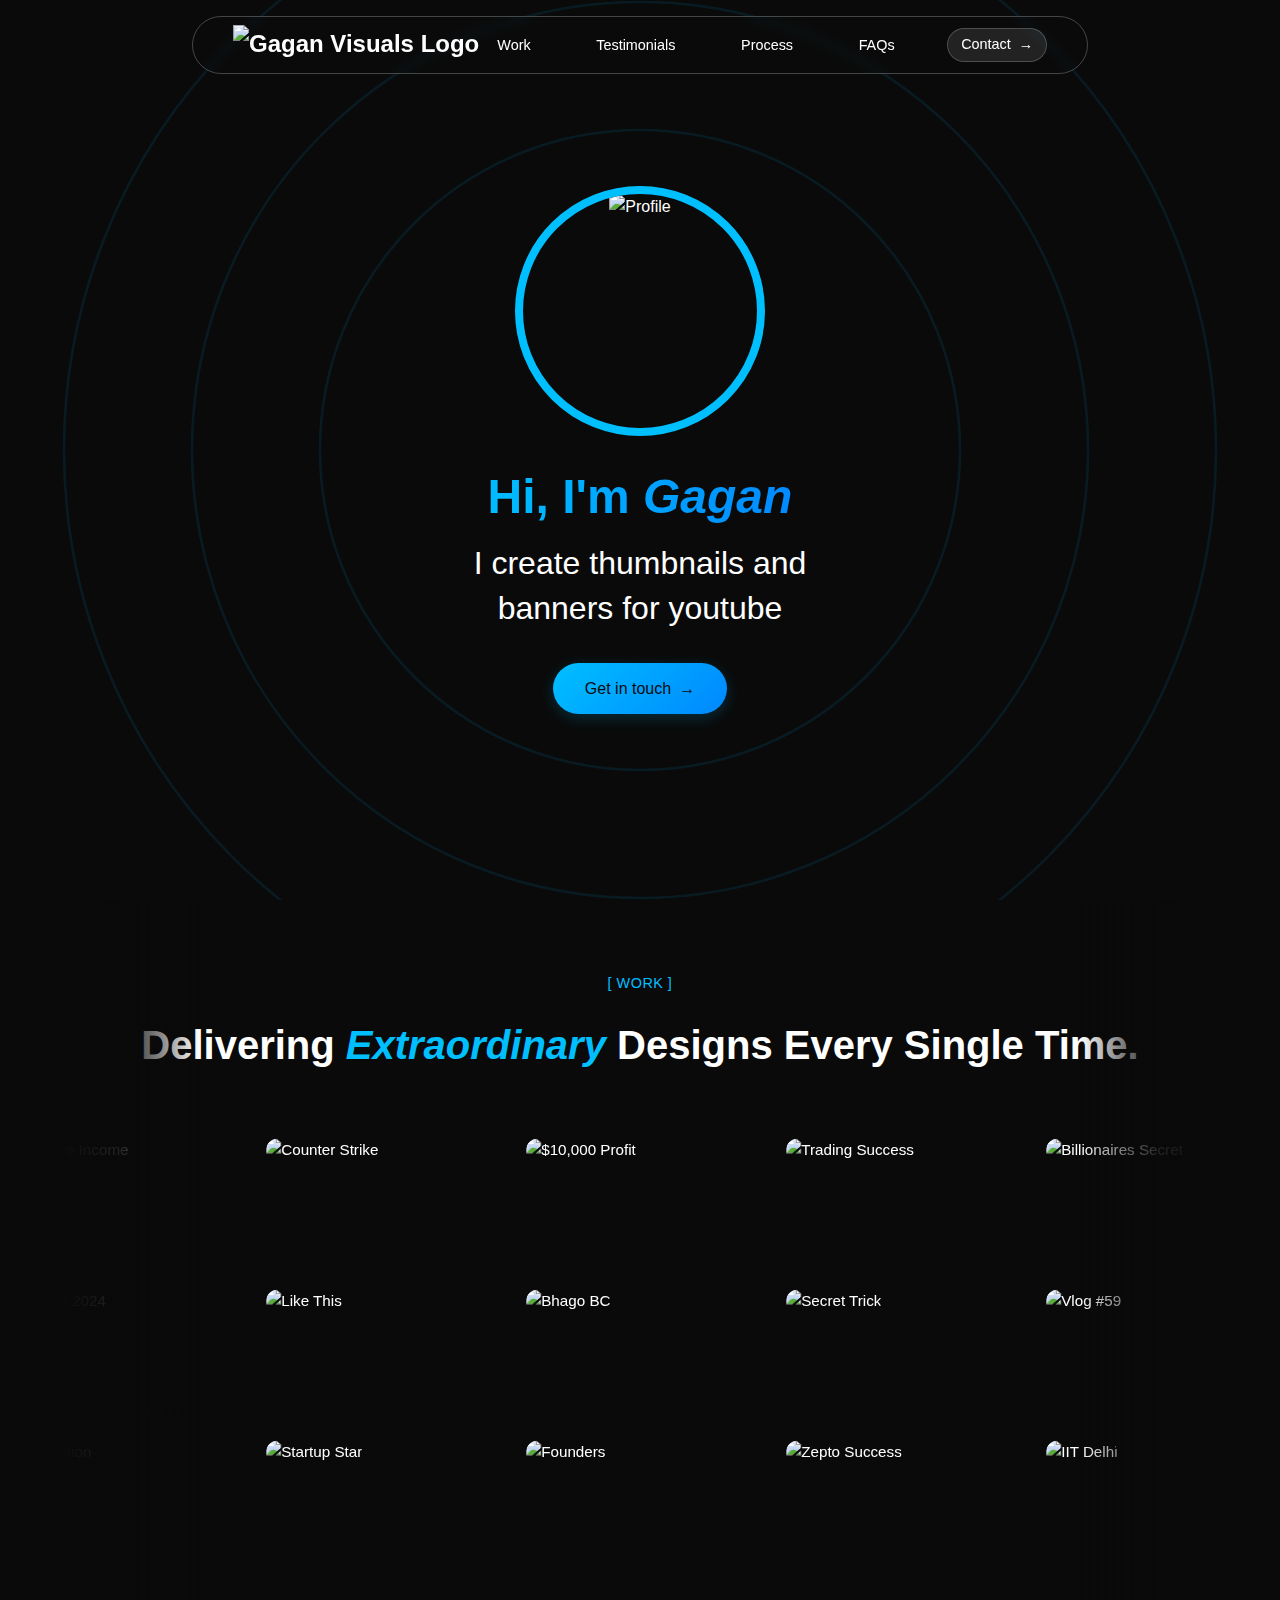
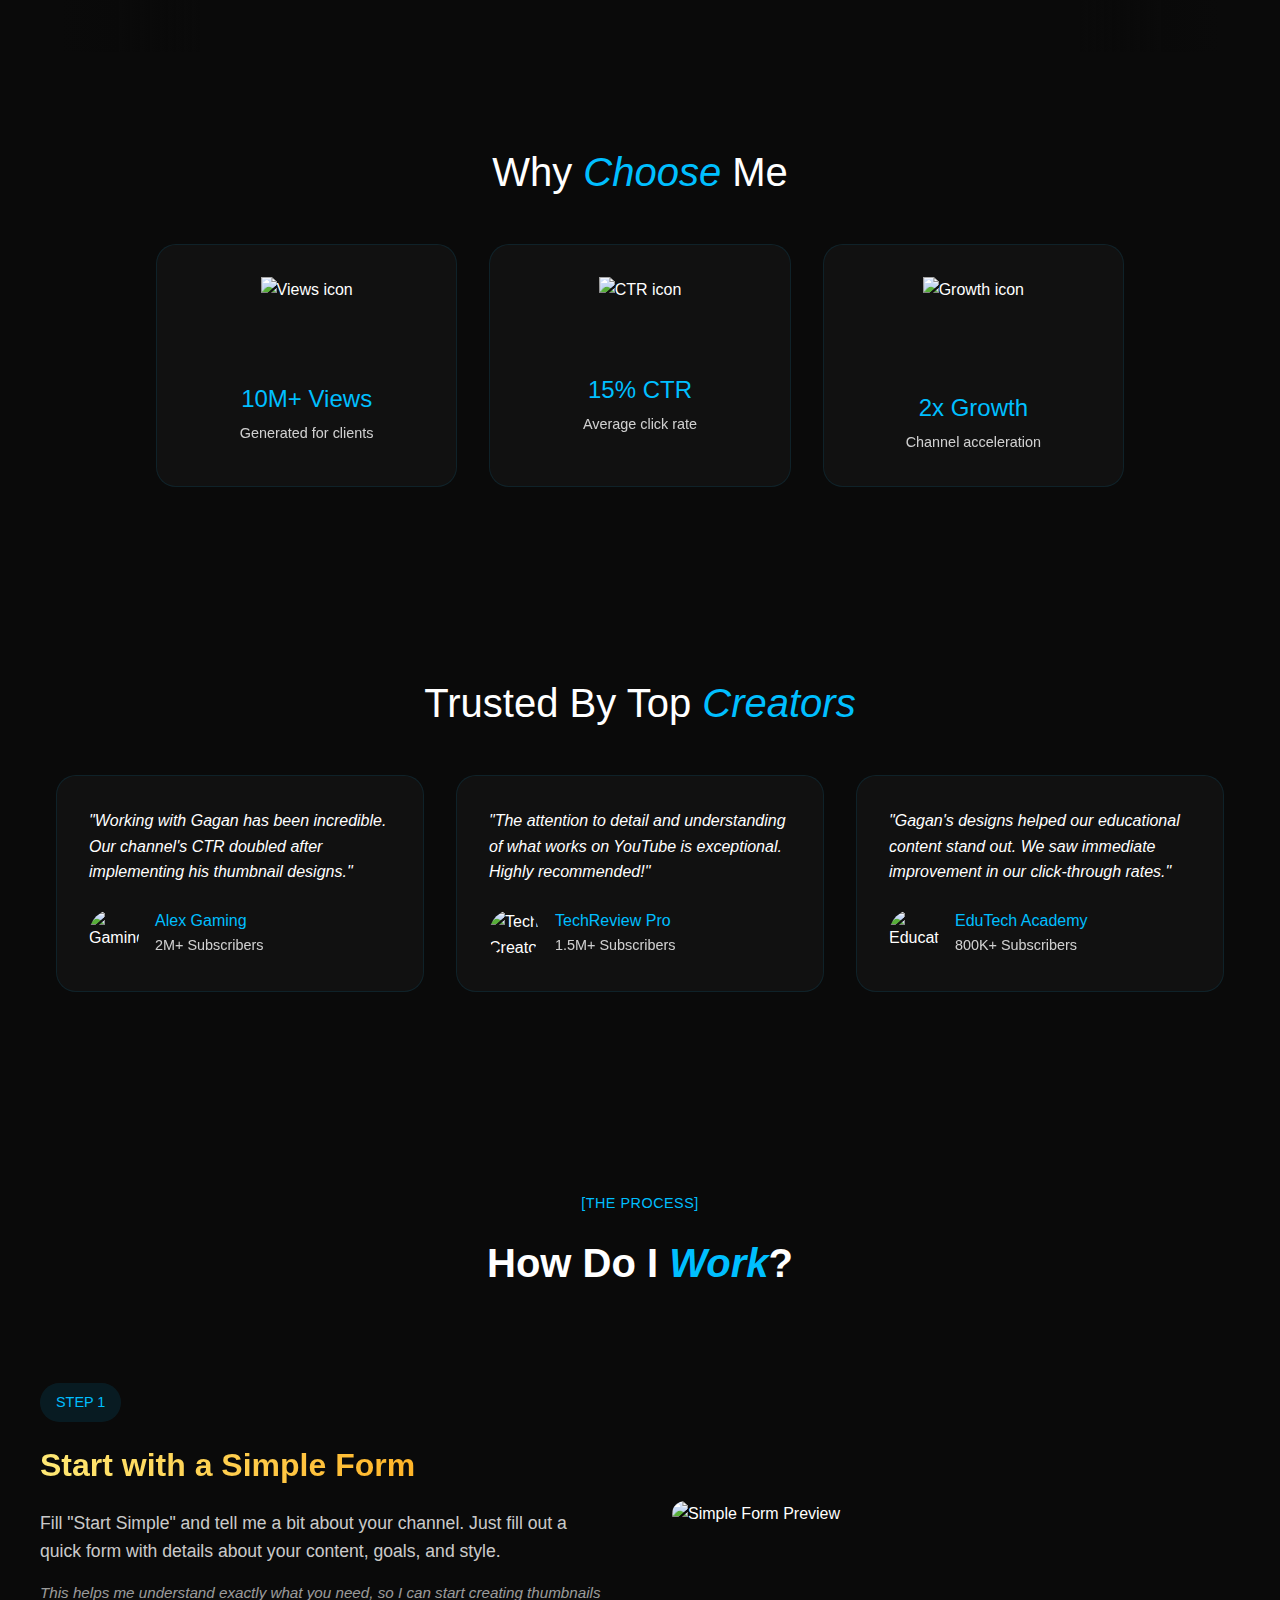
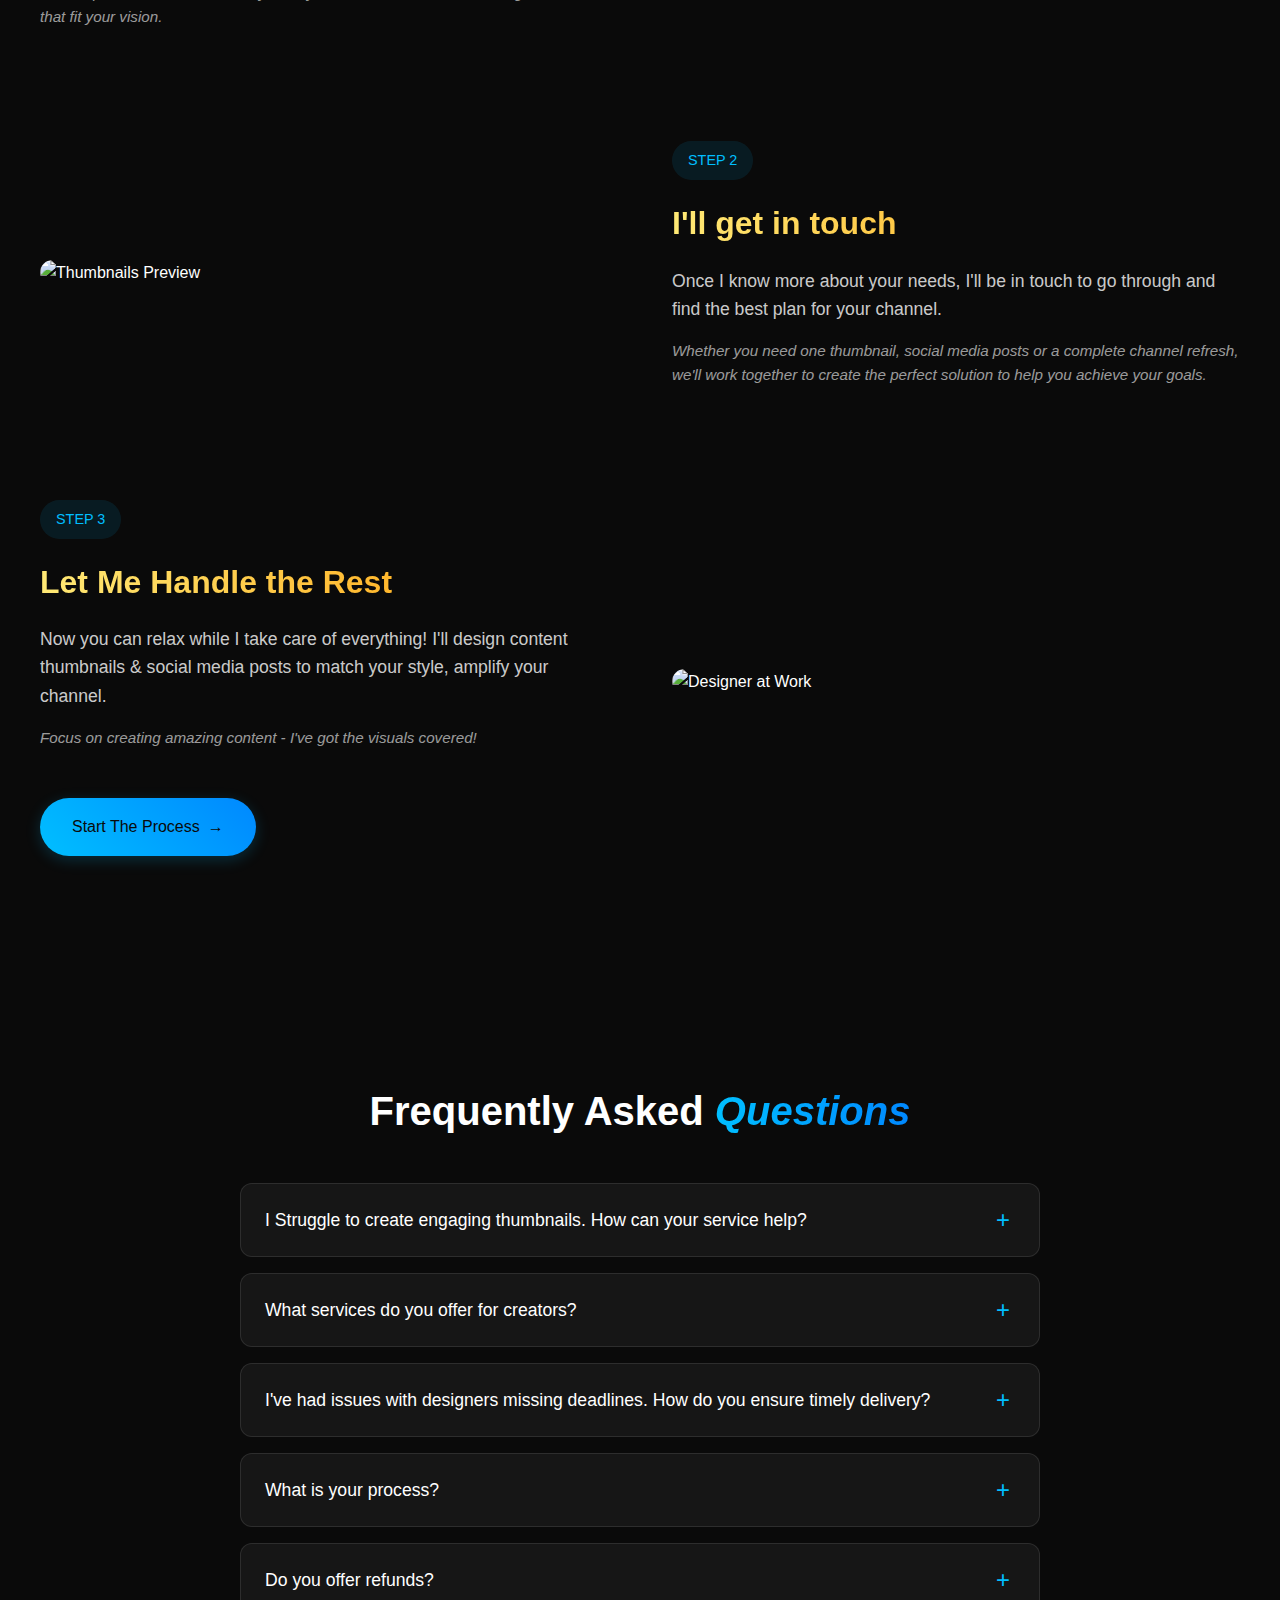
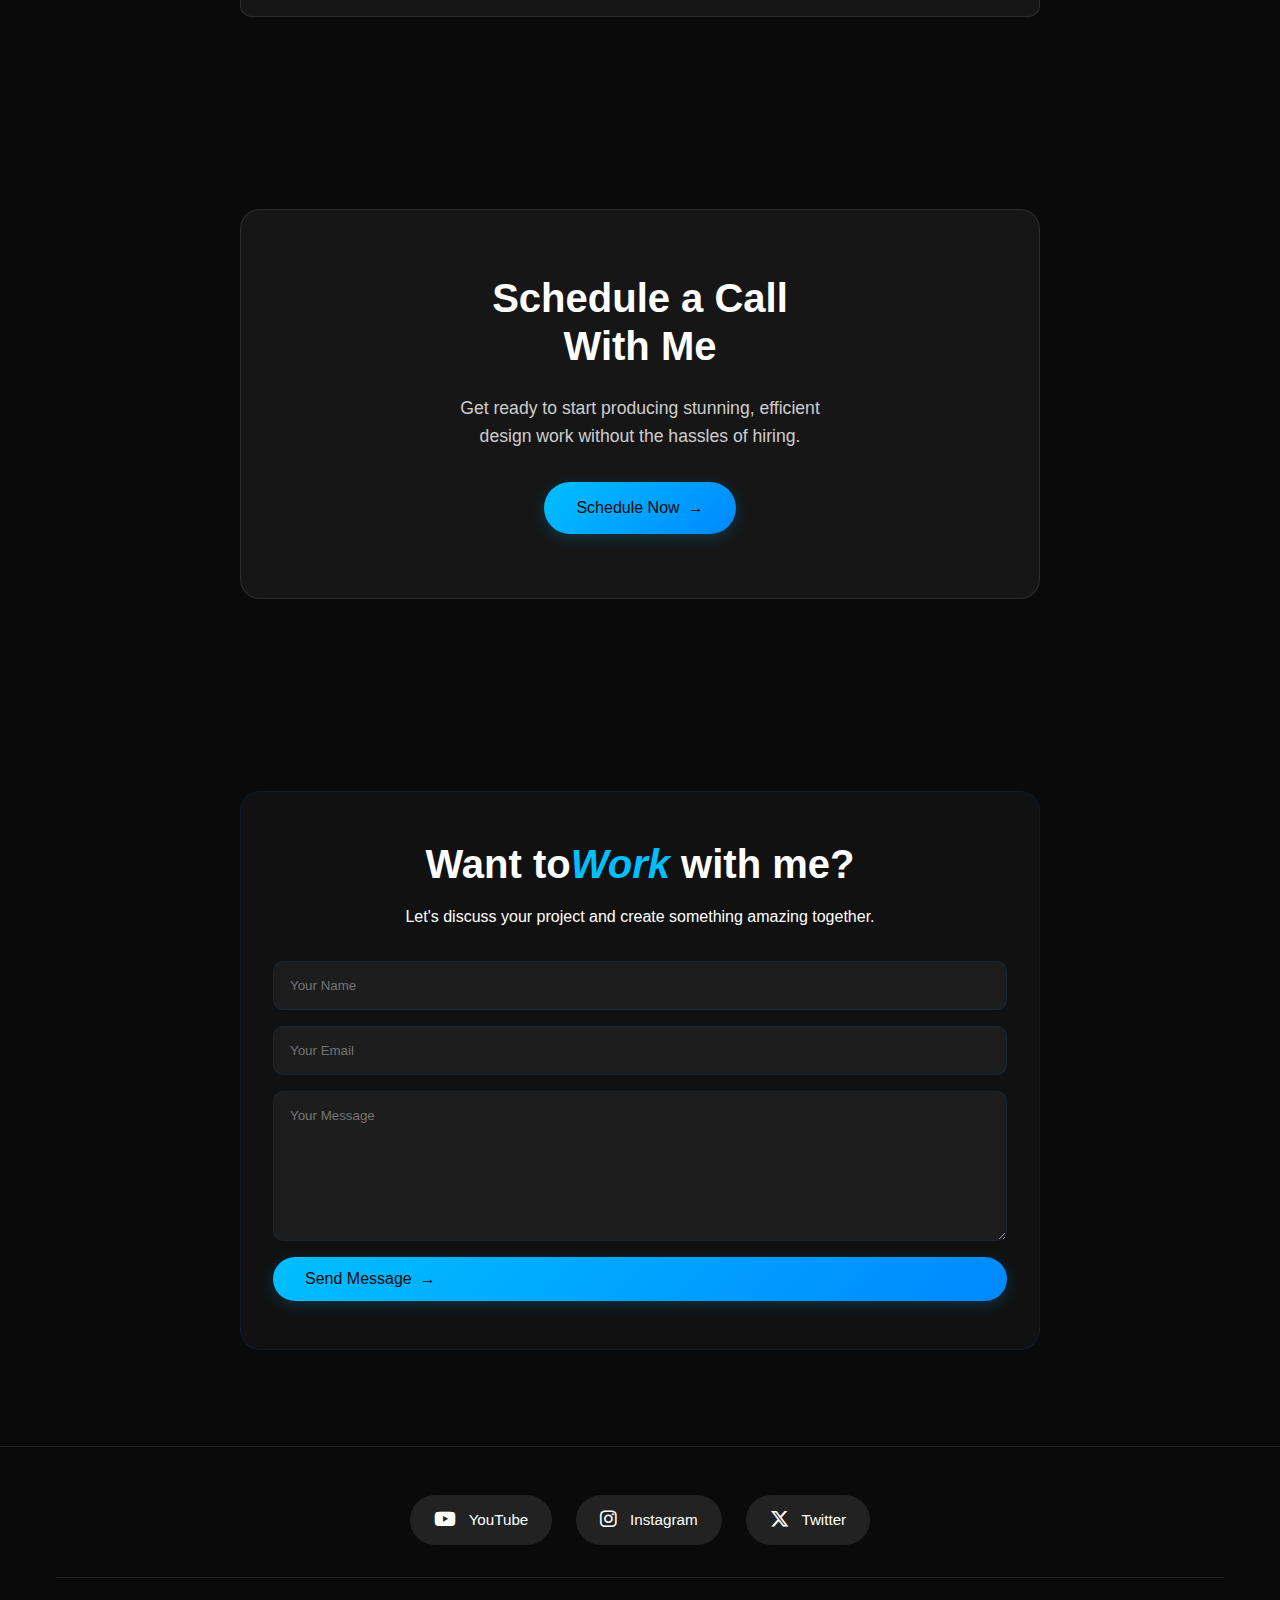
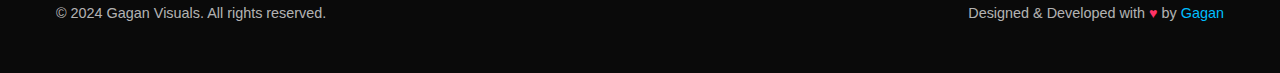
==== index.html @ eb54bee9 "Add files via upload" ====
<!DOCTYPE html>
<html lang="en">
<head>
    <meta charset="UTF-8">
    <meta name="viewport" content="width=device-width, initial-scale=1.0">
    <title>Gagan Visuals - Portfolio</title>
    <meta name="description" content="Professional graphic design services specializing in YouTube thumbnails and social media posts by Gagan">
    <link rel="stylesheet" href="css/style.css">
    <link rel="stylesheet" href="css/fonts.css">
    <link rel="stylesheet" href="https://cdnjs.cloudflare.com/ajax/libs/font-awesome/6.5.1/css/all.min.css">
    <link rel="preconnect" href="https://fonts.googleapis.com">
    <link rel="preconnect" href="https://fonts.gstatic.com" crossorigin>
    <link href="https://fonts.googleapis.com/css2?family=Inter:wght@400;500;600;700&display=swap" rel="stylesheet">
    <link href="https://fonts.googleapis.com/css2?family=Fraunces:ital,wght@1,700&display=swap" rel="stylesheet">
    <!-- Add Swiper's CSS -->
    <link rel="stylesheet" href="https://cdn.jsdelivr.net/npm/swiper@8/swiper-bundle.min.css">
</head>
<body>
  
    <header class="header">
        <nav class="nav-container">
            <a href="#home" class="logo">
                <img src="assets/nav-logo.png" alt="Gagan Visuals Logo" class="nav-logo">
            </a>
            <ul class="nav-links">
                <li><a href="#work">Work</a></li>
                <li><a href="#testimonials">Testimonials</a></li>
                <li><a href="#process">Process</a></li>
                <li><a href="#faq">FAQs</a></li>
                <li><a href="#contact" class="cta-button">Contact</a></li>
            </ul>
            <button class="mobile-menu-btn" aria-label="Toggle menu">
                <i class="fas fa-bars"></i>
            </button>
        </nav>
    </header>

    <main>
        <section id="home" class="hero">
            
            <div class="hero-vectors">
                <svg class="background-circles" viewBox="0 0 100 100" preserveAspectRatio="xMidYMid slice">
                    <circle class="circle-1" cx="50" cy="50" r="45"/>
                    <circle class="circle-2" cx="50" cy="50" r="35"/>
                    <circle class="circle-3" cx="50" cy="50" r="25"/>
                </svg>
               
            </div>
            <div class="hero-content">
                <div class="profile-image">
                    <img src="assets/logo.webp" alt="Profile" class="profile-pic">
                </div>
                <h1>Hi, I'm <span class="highlight">Gagan</span></h1>
                <p class="tagline">I create thumbnails and<br>banners for youtube</p>
                <div class="hero-cta">
                    <a href="#contact" class="primary-button">Get in touch</a>
                </div>
            </div>
        </section>

        <section id="work" class="work-section">
            <div class="section-header">
                <span class="tag">[ WORK ]</span>
                <h2>Delivering <span class="highlight">Extraordinary</span> Designs Every Single Time.</h2>
            </div>
            <!-- First Row Carousel -->
            <div class="swiper work-carousel-top">
                <div class="swiper-wrapper">
                    <!-- Slides will be added dynamically -->
                </div>
            </div>

            <!-- Second Row Carousel -->
            <div class="swiper work-carousel-bottom">
                <div class="swiper-wrapper">
                    <!-- Slides will be added dynamically -->
                </div>
            </div>

            <!-- Third Row Carousel -->
            <div class="swiper work-carousel-last">
                <div class="swiper-wrapper">
                    <!-- Slides will be added dynamically -->
                </div>
            </div>
        </section>

        <section id="stats" class="stats-section">
            <h2>Why <span class="highlight">Choose</span> Me</h2>
            <div class="stats-grid">
                <div class="stat-card">
                    <img src="assets/stats/views.svg" alt="Views icon" width="48" height="48">
                    <h3>10M+ Views</h3>
                    <p>Generated for clients</p>
                </div>
                <div class="stat-card">
                    <img src="assets/stats/ctr.svg" alt="CTR icon" width="48" height="48">
                    <h3>15% CTR</h3>
                    <p>Average click rate</p>
                </div>
                <div class="stat-card">
                    <img src="assets/stats/growth.svg" alt="Growth icon" width="48" height="48">
                    <h3>2x Growth</h3>
                    <p>Channel acceleration</p>
                </div>
            </div>
        </section>

        <section id="testimonials" class="testimonials-section">
            <h2>Trusted By Top <span class="highlight">Creators</span></h2>
            <div class="testimonials-grid">
                <div class="testimonial-card">
                    <div class="testimonial-content">
                        <p>"Working with Gagan has been incredible. Our channel's CTR doubled after implementing his thumbnail designs."</p>
                    </div>
                    <div class="testimonial-author">
                        <img src="assets/testimonials/creator1.svg" alt="Gaming Creator">
                        <div class="author-info">
                            <h4>Alex Gaming</h4>
                            <p>2M+ Subscribers</p>
                        </div>
                    </div>
                </div>
                <div class="testimonial-card">
                    <div class="testimonial-content">
                        <p>"The attention to detail and understanding of what works on YouTube is exceptional. Highly recommended!"</p>
                    </div>
                    <div class="testimonial-author">
                        <img src="assets/testimonials/creator2.svg" alt="Tech Creator">
                        <div class="author-info">
                            <h4>TechReview Pro</h4>
                            <p>1.5M+ Subscribers</p>
                        </div>
                    </div>
                </div>
                <div class="testimonial-card">
                    <div class="testimonial-content">
                        <p>"Gagan's designs helped our educational content stand out. We saw immediate improvement in our click-through rates."</p>
                    </div>
                    <div class="testimonial-author">
                        <img src="assets/testimonials/creator3.svg" alt="Educational Creator">
                        <div class="author-info">
                            <h4>EduTech Academy</h4>
                            <p>800K+ Subscribers</p>
                        </div>
                    </div>
                </div>
            </div>
        </section>

        <section id="process" class="process-section">
            <div class="process-container">
                <div class="section-header">
                    <span class="tag">[THE PROCESS]</span>
                    <h2>How Do I <span class="highlight">Work</span>?</h2>
                </div>

                <div class="process-steps">
                    <div class="process-step">
                        <div class="step-content">
                            <span class="step-tag">Step 1</span>
                            <h3>Start with a Simple Form</h3>
                            <p>Fill "Start Simple" and tell me a bit about your channel. Just fill out a quick form with details about your content, goals, and style.</p>
                            <p class="note">This helps me understand exactly what you need, so I can start creating thumbnails that fit your vision.</p>
                        </div>
                        <div class="step-image">
                            <img src="assets/process/step1.png" alt="Simple Form Preview" class="form-preview">
                        </div>
                    </div>

                    <div class="process-step">
                        <div class="step-content">
                            <span class="step-tag">Step 2</span>
                            <h3>I'll get in touch</h3>
                            <p>Once I know more about your needs, I'll be in touch to go through and find the best plan for your channel.</p>
                            <p class="note">Whether you need one thumbnail, social media posts or a complete channel refresh, we'll work together to create the perfect solution to help you achieve your goals.</p>
                        </div>
                        <div class="step-image">
                            <img src="assets/process/step2.png" alt="Thumbnails Preview" class="thumbnails-preview">
                        </div>
                    </div>

                    <div class="process-step">
                        <div class="step-content">
                            <span class="step-tag">Step 3</span>
                            <h3>Let Me Handle the Rest</h3>
                            <p>Now you can relax while I take care of everything! I'll design content thumbnails & social media posts to match your style, amplify your channel.</p>
                            <p class="note">Focus on creating amazing content - I've got the visuals covered!</p>
                            <a href="#contact" class="primary-button">Start The Process</a>
                        </div>
                        <div class="step-image">
                            <img src="assets/process/step3.png" alt="Designer at Work" class="designer-preview">
                        </div>
                    </div>
                </div>
            </div>
        </section>


        <section id="faq" class="faq-section">
            <div class="faq-container">
                <h2>Frequently Asked <span class="highlight">Questions</span></h2>
                <div class="faq-list">
                    <div class="faq-item">
                        <div class="faq-question">
                            <h3>I Struggle to create engaging thumbnails. How can your service help?</h3>
                            <span class="faq-toggle">+</span>
                        </div>
                        <div class="faq-answer">
                            <p>My thumbnail designs stand out due to our experience and deep understanding of the platform. We focus on the best practices to drive click-through rates with advanced knowledge and understanding of the algorithms of YouTube, ensuring your thumbnails grab attention and deliver outstanding results.</p>
                        </div>
                    </div>
                    <div class="faq-item">
                        <div class="faq-question">
                            <h3>What services do you offer for creators?</h3>
                            <span class="faq-toggle">+</span>
                        </div>
                        <div class="faq-answer">
                            <p>I design YouTube thumbnails, Branding, All kinds YouTube Repackaging and Social media Posts.</p>
                        </div>
                    </div>
                    <div class="faq-item">
                        <div class="faq-question">
                            <h3>I've had issues with designers missing deadlines. How do you ensure timely delivery?</h3>
                            <span class="faq-toggle">+</span>
                        </div>
                        <div class="faq-answer">
                            <p>We will make sure that the deadlines are met. With our simple process and clear communication, it's all about staying on track. We will give you regular updates and guarantee that your project will be completed on time.</p>
                        </div>
                    </div>
                    <div class="faq-item">
                        <div class="faq-question">
                            <h3>What is your process?</h3>
                            <span class="faq-toggle">+</span>
                        </div>
                        <div class="faq-answer">
                            <p>1. We go over a thumbnail strategy<br>2. I research and brainstorm sketches<br>3. We pick the one with the highest likelihood of performance<br>4. Review and Revisions<br>5. The thumbnail is finalized and sent.</p>
                        </div>
                    </div>
                    <div class="faq-item">
                        <div class="faq-question">
                            <h3>Do you offer refunds?</h3>
                            <span class="faq-toggle">+</span>
                        </div>
                        <div class="faq-answer">
                            <p>We don't offer refunds since it's a digital product, but we do offer revisions!</p>
                        </div>
                    </div>
                </div>
            </div>
        </section>

        <section id="schedule" class="schedule-section">
            <div class="schedule-container">
                <h2>Schedule a Call<br>With Me</h2>
                <p>Get ready to start producing stunning, efficient<br>design work without the hassles of hiring.</p>
                <a href="#contact" class="primary-button">Schedule Now</a>
            </div>
        </section>

        <section id="contact" class="contact-section">
            <div class="contact-container">
                <div class="contact-text">
                    <h2>Want to<span class="highlight">Work </span>with me?</h2>
                    <p>Let's discuss your project and create something amazing together.</p>
                </div>
                <form class="contact-form">
                    <input type="text" placeholder="Your Name" required>
                    <input type="email" placeholder="Your Email" required>
                    <textarea placeholder="Your Message" required></textarea>
                    <button type="submit" class="primary-button">Send Message</button>
                </form>
            </div>
        </section>


    </main>

    <footer class="footer">
        <div class="footer-content">
            <div class="social-buttons">
                <a href="https://www.youtube.com/" target="_blank" class="social-button youtube">
                    <i class="fab fa-youtube"></i>
                    <span>YouTube</span>
                </a>
                <a href="https://www.instagram.com/" target="_blank" class="social-button instagram">
                    <i class="fab fa-instagram"></i>
                    <span>Instagram</span>
                </a>
                <a href="https://twitter.com/" target="_blank" class="social-button twitter">
                    <i class="fab fa-x-twitter"></i>
                    <span>Twitter</span>
                </a>
            </div>
            <div class="footer-bottom">
                <p class="copyright">&copy; 2024 Gagan Visuals. All rights reserved.</p>
                <div class="developer-credit">
                    <p>Designed & Developed with <span class="heart">♥</span> by <a href="https://instagram.com/gaganvisuals" target="_blank" class="credit-link">Gagan</a></p>
                </div>
            </div>
        </div>
    </footer>
    <!-- Add Swiper JS -->
    <script src="https://cdn.jsdelivr.net/npm/swiper@8/swiper-bundle.min.js"></script>
    <script src="js/main.js"></script>
</body>
</html>
---- css/style.css ----
:root {
    --primary-color: #00bfff;
    --accent-color: #0088ff;
    --background-color: #0A0A0A;
    --text-color: #FFFFFF;
    --secondary-color: #333333;
    --transition: all 0.3s ease;
}

* {
    margin: 0;
    padding: 0;
    box-sizing: border-box;
    scrollbar-width: thin;
    scrollbar-color: rgba(255, 255, 255, 0.2) rgba(255, 255, 255, 0.05);
}

* {
    margin: 0;
    padding: 0;
    box-sizing: border-box;
    -webkit-tap-highlight-color: transparent; /* Disable blue overlay */
    font-family: var(--font-body);
}
a, button, img {
    -webkit-tap-highlight-color: transparent; /* Ensure no overlay on interactive elements */
}
a:active, button:active {
    outline: none; /* Prevent active outline */
    background: none; /* Remove background changes */
}

body {
    font-family: 'Poppins', sans-serif;
    background-color: var(--background-color);
    color: var(--text-color);
    line-height: 1.6;
    font-weight: 300;
    overflow-x: hidden;
    position: relative;
}

body::before,
body::after {
    content: '';
    position: fixed;
    top: 0;
    height: 100vh;
    width: 0;
    z-index: 999;
    pointer-events: none;
}

@media (max-width: 768px) {
    body::before,
    body::after {
        width: 0;
    }
}

/* Global container styles */
.container {
    max-width: 1200px;
    margin: 0 auto;
    padding: 0 2rem;
}

/* Header Styles */
.header {
    position: fixed;
    top: 1rem;
    left: 50%;
    transform: translateX(-50%);
    width: 70%;
    max-width: 1200px;
    background-color: rgba(255, 255, 255, 0);
    padding: 0.5rem 2rem;
    z-index: 1000;
    backdrop-filter: blur(5px);
    border-radius: 100px;
    border: 1px solid rgba(255, 255, 255, 0.245);
}

.nav-container {
    display: flex;
    justify-content: space-between;
    align-items: center;
    padding: 0 0.5rem;
}

.logo {
    text-decoration: none;
    color: var(--text-color);
    font-weight: 600;
    font-size: 1.5rem;
    display: flex;
    align-items: center;
}

.nav-logo {
    height: 40px;
    width: auto;
    object-fit: contain;
    transition: transform 0.3s ease;
}

.nav-logo:hover {
    transform: scale(1.05);
}

.nav-links {
    display: flex;
    gap: 2.5rem;
    list-style: none;
    align-items: center;
}

.nav-links a {
    color: var(--text-color);
    text-decoration: none;
    font-weight: 400;
    transition: var(--transition);
    font-size: 0.9rem;
    padding: 0.3rem 0.8rem;
    border-radius: 50px;
}

.nav-links a:hover {
    color: var(--primary-color);
    background: rgba(0, 191, 255, 0.1);
}

.nav-links .cta-button {
    background: rgba(255, 255, 255, 0.1);
    color: var(--text-color);
    border: 1px solid rgba(255, 255, 255, 0.2);
    backdrop-filter: blur(10px);
}

.nav-links .cta-button::before {
    content: '';
    position: absolute;
    top: 0;
    left: 0;
    width: 100%;
    height: 100%;
    background: linear-gradient(135deg, rgba(0, 191, 255, 0.2), rgba(0, 136, 255, 0.2));
    opacity: 0;
    z-index: -1;
    transition: all 0.3s ease;
}

.nav-links .cta-button:hover {
    border-color: var(--primary-color);
    transform: translateY(-2px);
    box-shadow: 0 8px 25px rgba(0, 191, 255, 0.15);
}

.nav-links .cta-button:hover::before {
    opacity: 1;
}

.mobile-menu-btn {
    display: none;
}

/* Hero Section */
.hero {
    position: relative;
    overflow: hidden;
    min-height: 100vh;
    display: flex;
    align-items: center;
    justify-content: center;
    text-align: center;
    padding: 6rem 2rem;
}

.hero-vectors {
    position: absolute;
    top: 0;
    left: 0;
    width: 100%;
    height: 100%;
    z-index: 0;
    pointer-events: none;
    overflow: hidden;
}

.floating-vectors {
    width: 100%;
    height: 100%;
    object-fit: cover;
    opacity: 0.7;
    transform: scale(1.1);
}

.hero-content {
    position: relative;
    z-index: 1;
    max-width: 800px;
}

.profile-image {
    width: 250px;
    height: 250px;
    margin: 0 auto 2rem;
    border-radius: 50%;
    overflow: hidden;
    border: 8px solid var(--primary-color);
}

.profile-pic {
    width: 100%;
    height: 100%;
    object-fit: cover;
}

.hero h1 {
    font-size: 3rem;
    margin-bottom: 1rem;
    font-weight: 600;
    background: linear-gradient(to right, var(--primary-color), var(--accent-color));
    background-clip: text;
    -webkit-background-clip: text;
    -webkit-text-fill-color: transparent;
}

.tagline {
    font-size: 2rem;
    color: var(--text-color);
    margin-bottom: 2rem;
    font-weight: 400;
    line-height: 1.4;
}

/* Floating Animations */
.float-1 {
    animation: float1 20s ease-in-out infinite;
}

.float-2 {
    animation: float2 15s ease-in-out infinite;
}

.float-3 {
    animation: float3 18s ease-in-out infinite;
}

.float-4 {
    animation: float4 22s ease-in-out infinite;
}

@keyframes float1 {
    0%, 100% { transform: translate(0, 0) rotate(0deg); }
    25% { transform: translate(20px, 15px) rotate(5deg); }
    50% { transform: translate(-5px, 20px) rotate(-3deg); }
    75% { transform: translate(-15px, 5px) rotate(2deg); }
}

@keyframes float2 {
    0%, 100% { transform: translate(0, 0) rotate(0deg); }
    33% { transform: translate(-15px, 10px) rotate(-4deg); }
    66% { transform: translate(10px, -15px) rotate(3deg); }
}

@keyframes float3 {
    0%, 100% { transform: translate(0, 0) rotate(0deg); }
    30% { transform: translate(15px, -10px) rotate(3deg); }
    60% { transform: translate(-10px, 15px) rotate(-2deg); }
}

@keyframes float4 {
    0%, 100% { transform: translate(0, 0) rotate(0deg); }
    20% { transform: translate(-20px, -15px) rotate(-5deg); }
    40% { transform: translate(15px, 10px) rotate(3deg); }
    60% { transform: translate(10px, -20px) rotate(-2deg); }
    80% { transform: translate(-15px, 15px) rotate(4deg); }
}

/* Work Section Styles */
.work-section {
    padding: 4rem 0;
    background: var(--background-color);
    overflow: hidden;
    position: relative;
}

.work-section::before,
.work-section::after {
    content: '';
    position: absolute;
    top: 0;
    height: 100%;
    width: 200px;
    z-index: 10;
    pointer-events: none;
}

.work-section::before {
    left: 0;
    background: linear-gradient(90deg, 
        var(--background-color) 0%,
        var(--background-color) 30%,
        rgba(10, 10, 10, 0.9) 60%,
        rgba(10, 10, 10, 0.5) 80%,
        transparent 100%
    );
}

.work-section::after {
    right: 0;
    background: linear-gradient(-90deg, 
        var(--background-color) 0%,
        var(--background-color) 30%,
        rgba(10, 10, 10, 0.9) 60%,
        rgba(10, 10, 10, 0.5) 80%,
        transparent 100%
    );
}

@media (max-width: 768px) {
    .work-section::before,
    .work-section::after {
        width: 100px;
    }
}

.work-carousel-top,
.work-carousel-bottom,
.work-carousel-last {
    width: 100%;
    margin-bottom: 1rem;
    overflow: hidden;
    position: relative;
}

.work-carousel-top::before,
.work-carousel-top::after,
.work-carousel-bottom::before,
.work-carousel-bottom::after,
.work-carousel-last::before,
.work-carousel-last::after {
    content: '';
    position: absolute;
    top: 0;
    height: 100%;
    width: 100px;
    z-index: 1;
    pointer-events: none;
}

.work-carousel-top::before,
.work-carousel-bottom::before,
.work-carousel-last::before {
    left: 0;
    background: linear-gradient(90deg, 
        var(--background-color) 0%,
        rgba(10, 10, 10, 0.8) 50%,
        transparent 100%
    );
}

.work-carousel-top::after,
.work-carousel-bottom::after,
.work-carousel-last::after {
    right: 0;
    background: linear-gradient(-90deg, 
        var(--background-color) 0%,
        rgba(10, 10, 10, 0.8) 50%,
        transparent 100%
    );
}

@media (max-width: 768px) {
    .work-carousel-top::before,
    .work-carousel-top::after,
    .work-carousel-bottom::before,
    .work-carousel-bottom::after,
    .work-carousel-last::before,
    .work-carousel-last::after {
        width: 60px;
    }
}

.work-section h2 {
    text-align: center;
    margin-bottom: 3rem;
    color: var(--text-color);
    font-size: 2.5rem;
    line-height: 1.3;
}
.work-section h3 {
    text-align: center;
    margin-bottom: 1rem;
    color: #77c9ff;
    font-size: 1.2rem;
    
    font-family: franklin;
    line-height: 1.3;
}

.highlight {
    color: var(--primary-color);
    font-style: italic;
    font-family: var(--heading-font);
}

.work-section .section-header h2 {
    font-size: 2.5rem;
    font-weight: 600;
    line-height: 1.3;
    margin-bottom: 3rem;
    text-align: center;
}

@media (max-width: 768px) {
    .work-section .section-header h2 {
        font-size: 1.6rem;
        line-height: 1.4;
    }
}

@media (max-width: 480px) {
    .work-section .section-header h2 {
        font-size: 1.4rem;
    }
}

@media (max-width: 360px) {
    .work-section .section-header h2 {
        font-size: 1.2rem;
    }
}

/* Carousel Styles */
.swiper-wrapper {
    transition-timing-function: linear !important;
}

.swiper-slide {
    width: 20%;
    aspect-ratio: 16/9;
    border-radius: 12px;
    overflow: hidden;
    transform: scale(0.95);
    transition: all 0.3s ease;
}

.swiper-slide img {
    width: 100%;
    height: 100%;
    object-fit: cover;
    border-radius: 12px;
}

.swiper-slide:hover {
    transform: scale(1);
    z-index: 1;
}

/* Responsive adjustments */
@media (max-width: 1200px) {
    .swiper-slide {
        width: 25%;
    }
}

@media (max-width: 768px) {
    .work-section h2 {
        font-size: 2rem;
    }

    .swiper-slide {
        width: 33.333%;
    }
}

@media (max-width: 480px) {
    .swiper-slide {
        width: 50%;
    }
}

/* Stats Section */
.stats-section {
    padding: 6rem 1rem;
    text-align: center;
}

.stats-section h2 {
    font-size: 2.5rem;
    margin-bottom: 3rem;
    font-weight: 500;
    max-width: 800px;
    margin-left: auto;
    margin-right: auto;
}

.stats-grid {
    display: grid;
    grid-template-columns: repeat(auto-fit, minmax(200px, 1fr));
    gap: 2rem;
    max-width: 1000px;
    margin: 0 auto;
    padding: 0 1rem;
}

.stat-card {
    background: rgba(255, 255, 255, 0.03);
    padding: 2rem;
    border-radius: 20px;
    border: 1px solid rgba(0, 191, 255, 0.1);
    transition: all 0.3s ease;
    display: flex;
    flex-direction: column;
    align-items: center;
    text-align: center;
}

.stat-card:hover {
    transform: translateY(-5px);
    border-color: rgba(0, 191, 255, 0.3);
    background: rgba(0, 191, 255, 0.05);
}

.stat-card svg {
    width: auto;
    height: auto;
    margin-bottom: 1.5rem;
    transition: all 0.3s ease;
    overflow: visible;
}

.stat-card svg path,
.stat-card svg rect {
    fill: var(--primary-color);
    transition: all 0.3s ease;
    filter: drop-shadow(0 0 8px rgba(0, 191, 255, 0.3));
}

.stat-card:hover svg {
    transform: scale(1.1);
}

.stat-card:hover svg path,
.stat-card:hover svg rect {
    fill: var(--accent-color);
    filter: drop-shadow(0 0 12px rgba(0, 191, 255, 0.5));
}

.stat-card h3 {
    color: var(--primary-color);
    font-size: 1.5rem;
    margin-bottom: 0.5rem;
    font-weight: 500;
    transition: all 0.3s ease;
}

.stat-card:hover h3 {
    color: var(--accent-color);
}

.stat-card p {
    color: var(--text-color);
    opacity: 0.8;
    font-size: 0.9rem;
    font-weight: 300;
}

.stat-card img {
    width: auto;
    height: auto;
    margin-bottom: 1rem;
}

.stat-card svg {
    width: auto;
    height: auto;
    margin-bottom: 1rem;
    fill: url(#gradient);
}

.stat-card svg path,
.stat-card svg circle,
.stat-card svg rect {
    fill: currentColor;
    stroke: var(--primary-color);
}

.stat-card:hover svg path,
.stat-card:hover svg circle,
.stat-card:hover svg rect {
    fill: var(--accent-color);
    stroke: var(--primary-color);
}

/* Testimonials Section */
.testimonials-section {
    padding: 6rem 1rem;
    text-align: center;
}

.testimonials-section h2 {
    font-size: 2.5rem;
    margin-bottom: 3rem;
    font-weight: 500;
    max-width: 800px;
    margin-left: auto;
    margin-right: auto;
}

.testimonials-grid {
    display: grid;
    grid-template-columns: repeat(auto-fit, minmax(300px, 1fr));
    gap: 2rem;
    max-width: 1200px;
    margin: 0 auto;
    padding: 0 1rem;
}

.testimonial-card {
    background: rgba(255, 255, 255, 0.03);
    border-radius: 20px;
    padding: 2rem;
    text-align: left;
    border: 1px solid rgba(0, 191, 255, 0.1);
    transition: transform 0.3s ease;
}

.testimonial-card:hover {
    transform: translateY(-5px);
    border-color: rgba(0, 191, 255, 0.3);
}

.testimonial-content {
    margin-bottom: 1.5rem;
}

.testimonial-content p {
    font-size: 1rem;
    line-height: 1.6;
    color: var(--text-color);
    font-style: italic;
    font-weight: 300;
}

.testimonial-author {
    display: flex;
    align-items: center;
    gap: 1rem;
}

.testimonial-author img {
    width: 50px;
    height: 50px;
    border-radius: 50%;
    object-fit: cover;
}

.author-info h4 {
    color: var(--primary-color);
    font-size: 1rem;
    margin-bottom: 0.2rem;
    font-weight: 500;
}

.author-info p {
    font-size: 0.9rem;
    color: var(--text-color);
    opacity: 0.8;
    font-weight: 300;
}

/* Contact Section */
.contact-section {
    padding: 6rem 1rem;
}

.contact-container {
    max-width: 800px;
    margin: 0 auto;
    background: rgba(255, 255, 255, 0.03);
    padding: 3rem 2rem;
    border-radius: 20px;
    border: 1px solid rgba(0, 132, 255, 0.1);
}

.contact-text {
    text-align: center;
    margin-bottom: 2rem;
}

.contact-text h2 {
    font-size: 2.5rem;
    margin-bottom: 1rem;
}

.contact-form {
    display: flex;
    flex-direction: column;
    gap: 1rem;
}

.contact-form input,
.contact-form textarea {
    padding: 1rem;
    background: rgba(255, 255, 255, 0.05);
    border: 1px solid rgba(0, 132, 255, 0.1);
    border-radius: 10px;
    color: var(--text-color);
}

.contact-form textarea {
    min-height: 150px;
    resize: vertical;
}

.contact-form input:focus,
.contact-form textarea:focus {
    border-color: var(--primary-color);
    box-shadow: 0 0 10px rgba(0, 191, 255, 0.2);
}

/* Modern Button Styles */
.primary-button,
.cta-button {
    position: relative;
    display: inline-flex;
    align-items: center;
    padding: 0.8rem 2rem;
    font-weight: 500;
    font-size: 1rem;
    text-decoration: none;
    border-radius: 100px;
    transition: all 0.3s cubic-bezier(0.4, 0, 0.2, 1);
    overflow: hidden;
    z-index: 1;
}

.primary-button {
    background: linear-gradient(135deg, var(--primary-color), var(--accent-color));
    color: var(--background-color);
    border: none;
    box-shadow: 0 4px 15px rgba(0, 191, 255, 0.2);
}

.primary-button::before {
    content: '';
    position: absolute;
    top: 0;
    left: 0;
    width: 100%;
    height: 100%;
    background: linear-gradient(135deg, var(--accent-color), var(--primary-color));
    opacity: 0;
    z-index: -1;
    transition: opacity 0.3s ease;
}

.primary-button:hover {
    transform: translateY(-2px);
    box-shadow: 0 8px 25px rgba(0, 191, 255, 0.3);
}

.primary-button:hover::before {
    opacity: 1;
}

.cta-button {
    background: rgba(255, 255, 255, 0.1);
    color: var(--text-color);
    border: 1px solid rgba(255, 255, 255, 0.2);
    backdrop-filter: blur(10px);
}

.cta-button::before {
    content: '';
    position: absolute;
    top: 0;
    left: 0;
    width: 100%;
    height: 100%;
    background: linear-gradient(135deg, rgba(0, 191, 255, 0.2), rgba(0, 136, 255, 0.2));
    opacity: 0;
    z-index: -1;
    transition: all 0.3s ease;
}

.cta-button:hover {
    border-color: var(--primary-color);
    transform: translateY(-2px);
    box-shadow: 0 8px 25px rgba(0, 191, 255, 0.15);
}

.cta-button:hover::before {
    opacity: 1;
}

/* Button with icon */
.button-with-icon {
    display: inline-flex;
    align-items: center;
    gap: 0.5rem;
}

.button-with-icon svg,
.button-with-icon i {
    font-size: 1.2em;
    transition: transform 0.3s ease;
}

.button-with-icon:hover svg,
.button-with-icon:hover i {
    transform: translateX(3px);
}

/* Animated arrow for buttons */
.primary-button::after,
.cta-button::after {
    content: '→';
    margin-left: 0.5rem;
    transition: transform 0.3s ease;
    display: inline-block;
}

.primary-button:hover::after,
.cta-button:hover::after {
    transform: translateX(4px);
}

/* Mobile adjustments */
@media (max-width: 768px) {
    .primary-button,
    .cta-button {
        padding: 0.7rem 1.8rem;
        font-size: 0.95rem;
    }
}

/* FAQ Section Styles */
.faq-section {
    padding: 6rem 2rem;
    background-color: var(--background-color);
}

.faq-container {
    max-width: 800px;
    margin: 0 auto;
}

.faq-container h2 {
    text-align: center;
    font-size: 2.5rem;
    margin-bottom: 3rem;
    font-weight: 600;
}

.faq-container .highlight {
    background: linear-gradient(to right, var(--primary-color), var(--accent-color));
    background-clip: text;
    -webkit-background-clip: text;
    -webkit-text-fill-color: transparent;
}

.faq-list {
    display: flex;
    flex-direction: column;
    gap: 1rem;
}

.faq-item {
    background: rgba(255, 255, 255, 0.05);
    border: 1px solid rgba(255, 255, 255, 0.1);
    border-radius: 12px;
    overflow: hidden;
    transition: var(--transition);
}

.faq-item:hover {
    background: rgba(255, 255, 255, 0.08);
    transform: translateY(-2px);
}

.faq-question {
    padding: 1.5rem;
    cursor: pointer;
    display: flex;
    justify-content: space-between;
    align-items: center;
    gap: 1rem;
}

.faq-question h3 {
    font-size: 1.1rem;
    font-weight: 500;
    color: var(--text-color);
    margin: 0;
}

.faq-toggle {
    font-size: 1.5rem;
    color: var(--primary-color);
    transition: var(--transition);
    width: 24px;
    height: 24px;
    display: flex;
    align-items: center;
    justify-content: center;
    flex-shrink: 0;
}

.faq-answer {
    padding: 0 1.5rem;
    max-height: 0;
    overflow: hidden;
    transition: all 0.3s ease-in-out;
}

.faq-answer p {
    padding-bottom: 1.5rem;
    color: rgba(255, 255, 255, 0.8);
    line-height: 1.6;
}

.faq-item.active .faq-answer {
    max-height: 500px;
}

.faq-item.active .faq-toggle {
    transform: rotate(45deg);
}

@media (max-width: 768px) {
    .faq-section {
        padding: 4rem 1rem;
    }
    
    .faq-container h2 {
        font-size: 2rem;
    }
    
    .faq-question h3 {
        font-size: 1rem;
    }
}

/* Process Section Styles */
.process-section {
    padding: 6rem 2rem;
    background-color: var(--background-color);
}

.process-container {
    max-width: 1200px;
    margin: 0 auto;
}

.section-header {
    text-align: center;
    margin-bottom: 4rem;
}

.section-header .tag {
    display: inline-block;
    background: rgba(0, 191, 255, 0);
    color: var(--primary-color);
    padding: 0.5rem 1rem;
    border-radius: 50px;
    font-size: 0.9rem;
    margin-bottom: 1rem;
    text-transform: uppercase;
    letter-spacing: 0.5px;
}

.section-header h2 {
    font-size: 2.5rem;
    font-weight: 600;
}

.process-steps {
    display: flex;
    flex-direction: column;
    gap: 6rem;
    padding: 2rem 0;
}

.process-step {
    display: flex;
    gap: 4rem;
    align-items: center;
}

.process-step:nth-child(even) {
    flex-direction: row-reverse;
}

.step-content {
    flex: 1;
}

.step-tag {
    display: inline-block;
    background: rgba(0, 191, 255, 0.1);
    color: var(--primary-color);
    padding: 0.5rem 1rem;
    border-radius: 50px;
    font-size: 0.9rem;
    font-weight: 500;
    margin-bottom: 1.5rem;
    text-transform: uppercase;
}

.step-content h3 {
    font-size: 2rem;
    margin-bottom: 1.5rem;
    color: var(--text-color);
    font-weight: 600;
    background: linear-gradient(to right, #FFE975, #FF9900);
    -webkit-background-clip: text;
    background-clip: text;
    -webkit-text-fill-color: transparent;
}

.step-content p {
    color: rgba(255, 255, 255, 0.8);
    margin-bottom: 1rem;
    line-height: 1.6;
    font-size: 1.1rem;
}

.step-content .note {
    font-size: 0.95rem;
    color: rgba(255, 255, 255, 0.6);
    font-style: italic;
}

.step-image {
    flex: 1;
    border-radius: 20px;
    overflow: hidden;
    background: rgba(0, 0, 0, 0);
    box-shadow: 0 10px 30px rgba(0, 0, 0, 0);
}

.step-image img {
    width: 100%;
    height: auto;
    display: block;
   
    transition: transform 0.3s ease;
}

.process-step:hover .step-image img {
    transform: scale(1.02);
}

.step-content .primary-button {
    display: inline-block;
    background: linear-gradient(45deg, var(--primary-color), var(--accent-color));
    color: var(--background-color);
    padding: 1rem 2rem;
    border-radius: 50px;
    text-decoration: none;
    font-weight: 500;
    margin-top: 2rem;
    transition: transform 0.3s ease, box-shadow 0.3s ease;
}

.step-content .primary-button:hover {
    transform: translateY(-2px);
    box-shadow: 0 5px 15px rgba(0, 191, 255, 0.3);
}

@media (max-width: 1024px) {
    .process-step {
        flex-direction: column !important;
        gap: 2rem;
    }

    .step-content {
        text-align: center;
    }

    .step-content h3 {
        font-size: 1.75rem;
    }

    .process-steps {
        gap: 4rem;
    }
}

@media (max-width: 768px) {
    .process-section {
        padding: 4rem 1rem;
    }

    .section-header h2 {
        font-size: 2rem;
    }

    .step-content h3 {
        font-size: 1.5rem;
    }

    .step-content p {
        font-size: 1rem;
    }
}

/* Footer */
.footer {
    background: var(--background-color);
    padding: 3rem 0;
    border-top: 1px solid rgba(255, 255, 255, 0.1);
}

.footer-bottom {
    display: flex;
    justify-content: space-between;
    align-items: center;
    margin-top: 2rem;
    padding-top: 1.5rem;
    border-top: 1px solid rgba(255, 255, 255, 0.1);
}

.copyright {
    color: rgba(255, 255, 255, 0.7);
    font-size: 0.9rem;
    margin: 0;
}

.developer-credit {
    color: rgba(255, 255, 255, 0.7);
    font-size: 0.9rem;
}

.developer-credit p {
    margin: 0;
}

.developer-credit .heart {
    color: #ff3366;
    display: inline-block;
    animation: heartbeat 1.5s ease infinite;
}

.developer-credit .credit-link {
    color: var(--primary-color);
    text-decoration: none;
    position: relative;
    transition: all 0.3s ease;
}

.developer-credit .credit-link::after {
    content: '';
    position: absolute;
    width: 100%;
    height: 1px;
    bottom: -2px;
    left: 0;
    background: linear-gradient(90deg, var(--primary-color), var(--accent-color));
    transform: scaleX(0);
    transform-origin: right;
    transition: transform 0.3s ease;
}

.developer-credit .credit-link:hover {
    color: var(--accent-color);
}

.developer-credit .credit-link:hover::after {
    transform: scaleX(1);
    transform-origin: left;
}

@media (max-width: 768px) {
    .footer-bottom {
        flex-direction: column;
        text-align: center;
        gap: 1rem;
    }

    .copyright, 
    .developer-credit {
        font-size: 0.85rem;
    }
}

@keyframes heartbeat {
    0%, 100% { transform: scale(1); }
    50% { transform: scale(1.1); }
}

.footer-content {
    max-width: 1200px;
    margin: 0 auto;
    padding: 0 1rem;
    text-align: center;
}

.social-buttons {
    display: flex;
    gap: 1.5rem;
    justify-content: center;
    margin-bottom: 2rem;
}

.social-button {
    display: flex;
    align-items: center;
    padding: 0.8rem 1.5rem;
    border-radius: 50px;
    background: rgba(255, 255, 255, 0.1);
    transition: all 0.3s cubic-bezier(0.4, 0, 0.2, 1);
    color: var(--text-color);
    text-decoration: none;
    position: relative;
    overflow: hidden;
}

.social-button i {
    font-size: 1.2rem;
    position: relative;
    z-index: 1;
    transition: all 0.3s ease;
    margin-right: 0.8rem;
}

.social-button span {
    position: relative;
    z-index: 1;
    font-size: 0.95rem;
    font-weight: 500;
    transition: all 0.3s ease;
}

.social-button::before {
    content: '';
    position: absolute;
    top: 0;
    left: 0;
    width: 100%;
    height: 100%;
    background: linear-gradient(135deg, var(--primary-color), var(--accent-color));
    opacity: 0;
    transition: opacity 0.3s ease;
}

.social-button:hover {
    transform: translateY(-3px);
    box-shadow: 0 5px 15px rgba(0, 191, 255, 0.2);
}

.social-button:hover::before {
    opacity: 1;
}

.social-button:hover i,
.social-button:hover span {
    color: var(--background-color);
}

.social-button:hover i {
    transform: scale(1.1);
}

.social-button.youtube:hover::before {
    background: linear-gradient(135deg, #ff0000, #ff3333);
}

.social-button.instagram:hover::before {
    background: linear-gradient(45deg, #f09433 0%, #e6683c 25%, #dc2743 50%, #cc2366 75%, #bc1888 100%);
}

.social-button.twitter:hover::before {
    background: linear-gradient(135deg, #1DA1F2, #0d8ecf);
}

@media (max-width: 768px) {
    .social-buttons {
        flex-direction: column;
        align-items: stretch;
        gap: 0.8rem;
        padding: 0 1rem;
    }

    .social-button {
        padding: 0.85rem;
        justify-content: center;
        width: 100%;
        text-align: center;
    }

    .social-button i {
        font-size: 1.1rem;
        margin-right: 0.8rem;
    }

    .social-button span {
        font-size: 0.95rem;
    }
}

@media (max-width: 480px) {
    .social-buttons {
        padding: 0 0.5rem;
    }

    .social-button {
        padding: 0.8rem;
    }

    .social-button i {
        font-size: 1rem;
        margin-right: 0.6rem;
    }

    .social-button span {
        font-size: 0.9rem;
    }
}

/* Scrollbar Styles */
::-webkit-scrollbar {
    width: 8px;
    background: transparent;
}

::-webkit-scrollbar-track {
    background: rgba(255, 255, 255, 0.05);
    border-radius: 4px;
}

::-webkit-scrollbar-thumb {
    background: rgba(255, 255, 255, 0.2);
    border-radius: 4px;
    transition: all 0.3s ease;
}

::-webkit-scrollbar-thumb:hover {
    background: rgba(255, 255, 255, 0.3);
}

/* Mobile Styles */
@media (max-width: 768px) {
    .container {
        padding: 0 1rem;
    }

    .work-section,
    .stats-section,
    .contact-section {
        padding: 4rem 1rem;
    }

    .work-section h2,
    .stats-section h2 {
        font-size: 2rem;
        padding: 0 1rem;
    }

    .header {
        width: 90%;
        padding: 0.5rem;
    }

    .nav-container {
        padding: 0 0.5rem;
    }

    .nav-links {
        display: none;
    }

    .mobile-menu-btn {
        display: block;
        background: none;
        border: none;
        color: var(--primary-color);
        font-size: 1.5rem;
        cursor: pointer;
    }

    .nav-links.active {
        display: flex;
        flex-direction: column;
        position: absolute;
        top: 100%;
        left: 0;
        right: 0;
        background: rgba(10, 10, 10, 0.95);
        padding: 1rem;
        margin-top: 1rem;
        border-radius: 20px;
        backdrop-filter: blur(10px);
    }

    .hero h1 {
        font-size: 2.5rem;
    }

    .tagline {
        font-size: 1.5rem;
    }

    .footer-content {
        flex-direction: column;
        gap: 1rem;
    }

    .social-buttons {
        gap: 1rem;
    }

    .social-button {
        padding: 0.6rem 1.2rem;
    }

    .social-button i {
        font-size: 1rem;
    }

    .social-button span {
        font-size: 0.8rem;
    }
}

@media (max-width: 768px) {
    .social-buttons {
                              flex-direction: column;
        gap: 1rem;
    }

    .social-button {
        padding: 0.6rem 1.2rem;
    }

    .social-button i {
        font-size: 1rem;
    }

    .social-button span {
        font-size: 0.8rem;
    }
}

h1, h2, h3, h4, h5, h6 {
    font-family: var(--heading-font);
    font-variation-settings: 'SOFT' 0, 'WONK' 1;
    line-height: 1.2;
}

@media (max-width: 768px) {
    .work-section .section-header h2 {
        font-size: 2rem;
    }
    
    .work-section .section-header h2 br {
        display: none;
    }
    
    .work-section .section-header h2::after {
        content: "Designs";
        display: block;
    }
    
    .work-section .section-header h2 span + br + text {
        display: none;
    }
}


/* Schedule Section Styles */
.schedule-section {
    padding: 6rem 2rem;
    background-color: var(--background-color);
}

.schedule-container {
    max-width: 800px;
    margin: 0 auto;
    background: rgba(255, 255, 255, 0.05);
    border: 1px solid rgba(255, 255, 255, 0.1);
    border-radius: 20px;
    padding: 4rem 2rem;
    text-align: center;
    transition: var(--transition);
}

.schedule-container:hover {
    transform: translateY(-5px);
    background: rgba(255, 255, 255, 0.08);
    border-color: var(--primary-color);
}

.schedule-container h2 {
    font-size: 2.5rem;
    margin-bottom: 1.5rem;
    font-weight: 600;
}

.schedule-container p {
    color: rgba(255, 255, 255, 0.8);
    margin-bottom: 2rem;
    font-size: 1.1rem;
}

@media (max-width: 768px) {
    .schedule-container {
        padding: 3rem 1.5rem;
    }

    .schedule-container h2 {
        font-size: 2rem;
    }

    .schedule-container p {
        font-size: 1rem;
    }
}

/* Contact Section */
.contact-section {
    padding: 6rem 1rem;
}

.contact-container {
    max-width: 800px;
    margin: 0 auto;
    background: rgba(255, 255, 255, 0.03);
    padding: 3rem 2rem;
    border-radius: 20px;
    border: 1px solid rgba(0, 132, 255, 0.1);
}

.contact-text {
    text-align: center;
    margin-bottom: 2rem;
}

.contact-text h2 {
    font-size: 2.5rem;
    margin-bottom: 1rem;
}

.contact-form {
    display: flex;
    flex-direction: column;
    gap: 1rem;
}

.contact-form input,
.contact-form textarea {
    padding: 1rem;
    background: rgba(255, 255, 255, 0.05);
    border: 1px solid rgba(0, 132, 255, 0.1);
    border-radius: 10px;
    color: var(--text-color);
}

.contact-form textarea {
    min-height: 150px;
    resize: vertical;
}

.contact-form input:focus,
.contact-form textarea:focus {
    border-color: var(--primary-color);
    box-shadow: 0 0 10px rgba(0, 191, 255, 0.2);
}

/* Modern Button Styles */
.primary-button,
.cta-button {
    position: relative;
    display: inline-flex;
    align-items: center;
    padding: 0.8rem 2rem;
    font-weight: 500;
    font-size: 1rem;
    text-decoration: none;
    border-radius: 100px;
    transition: all 0.3s cubic-bezier(0.4, 0, 0.2, 1);
    overflow: hidden;
    z-index: 1;
}

.primary-button {
    background: linear-gradient(135deg, var(--primary-color), var(--accent-color));
    color: var(--background-color);
    border: none;
    box-shadow: 0 4px 15px rgba(0, 191, 255, 0.2);
}

.primary-button::before {
    content: '';
    position: absolute;
    top: 0;
    left: 0;
    width: 100%;
    height: 100%;
    background: linear-gradient(135deg, var(--accent-color), var(--primary-color));
    opacity: 0;
    z-index: -1;
    transition: opacity 0.3s ease;
}

.primary-button:hover {
    transform: translateY(-2px);
    box-shadow: 0 8px 25px rgba(0, 191, 255, 0.3);
}

.primary-button:hover::before {
    opacity: 1;
}

.cta-button {
    background: rgba(255, 255, 255, 0.1);
    color: var(--text-color);
    border: 1px solid rgba(255, 255, 255, 0.2);
    backdrop-filter: blur(10px);
}

.cta-button::before {
    content: '';
    position: absolute;
    top: 0;
    left: 0;
    width: 100%;
    height: 100%;
    background: linear-gradient(135deg, rgba(0, 191, 255, 0.2), rgba(0, 136, 255, 0.2));
    opacity: 0;
    z-index: -1;
    transition: all 0.3s ease;
}

.cta-button:hover {
    border-color: var(--primary-color);
    transform: translateY(-2px);
    box-shadow: 0 8px 25px rgba(0, 191, 255, 0.15);
}

.cta-button:hover::before {
    opacity: 1;
}

/* Button with icon */
.button-with-icon {
    display: inline-flex;
    align-items: center;
    gap: 0.5rem;
}

.button-with-icon svg,
.button-with-icon i {
    font-size: 1.2em;
    transition: transform 0.3s ease;
}

.button-with-icon:hover svg,
.button-with-icon:hover i {
    transform: translateX(3px);
}

/* Animated arrow for buttons */
.primary-button::after,
.cta-button::after {
    content: '→';
    margin-left: 0.5rem;
    transition: transform 0.3s ease;
    display: inline-block;
}

.primary-button:hover::after,
.cta-button:hover::after {
    transform: translateX(4px);
}

/* Mobile adjustments */
@media (max-width: 768px) {
    .primary-button,
    .cta-button {
        padding: 0.7rem 1.8rem;
        font-size: 0.95rem;
    }
}

/* FAQ Section Styles */
.faq-section {
    padding: 6rem 2rem;
    background-color: var(--background-color);
}

.faq-container {
    max-width: 800px;
    margin: 0 auto;
}

.faq-container h2 {
    text-align: center;
    font-size: 2.5rem;
    margin-bottom: 3rem;
    font-weight: 600;
}

.faq-container .highlight {
    background: linear-gradient(to right, var(--primary-color), var(--accent-color));
    background-clip: text;
    -webkit-background-clip: text;
    -webkit-text-fill-color: transparent;
}

.faq-list {
    display: flex;
    flex-direction: column;
    gap: 1rem;
}

.faq-item {
    background: rgba(255, 255, 255, 0.05);
    border: 1px solid rgba(255, 255, 255, 0.1);
    border-radius: 12px;
    overflow: hidden;
    transition: var(--transition);
}

.faq-item:hover {
    background: rgba(255, 255, 255, 0.08);
    transform: translateY(-2px);
}

.faq-question {
    padding: 1.5rem;
    cursor: pointer;
    display: flex;
    justify-content: space-between;
    align-items: center;
    gap: 1rem;
}

.faq-question h3 {
    font-size: 1.1rem;
    font-weight: 500;
    color: var(--text-color);
    margin: 0;
}

.faq-toggle {
    font-size: 1.5rem;
    color: var(--primary-color);
    transition: var(--transition);
    width: 24px;
    height: 24px;
    display: flex;
    align-items: center;
    justify-content: center;
    flex-shrink: 0;
}

.faq-answer {
    padding: 0 1.5rem;
    max-height: 0;
    overflow: hidden;
    transition: all 0.3s ease-in-out;
}

.faq-answer p {
    padding-bottom: 1.5rem;
    color: rgba(255, 255, 255, 0.8);
    line-height: 1.6;
}

.faq-item.active .faq-answer {
    max-height: 500px;
}

.faq-item.active .faq-toggle {
    transform: rotate(45deg);
}

@media (max-width: 768px) {
    .faq-section {
        padding: 4rem 1rem;
    }
    
    .faq-container h2 {
        font-size: 2rem;
    }
    
    .faq-question h3 {
        font-size: 1rem;
    }
}

/* Process Section Styles */
.process-section {
    padding: 6rem 2rem;
    background-color: var(--background-color);
}

.process-container {
    max-width: 1200px;
    margin: 0 auto;
}

.section-header {
    text-align: center;
    margin-bottom: 4rem;
}

.section-header .tag {
    display: inline-block;
    background: rgba(0, 191, 255, 0);
    color: var(--primary-color);
    padding: 0.5rem 1rem;
    border-radius: 50px;
    font-size: 0.9rem;
    margin-bottom: 1rem;
    text-transform: uppercase;
    letter-spacing: 0.5px;
}

.section-header h2 {
    font-size: 2.5rem;
    font-weight: 600;
}

.process-steps {
    display: flex;
    flex-direction: column;
    gap: 6rem;
    padding: 2rem 0;
}

.process-step {
    display: flex;
    gap: 4rem;
    align-items: center;
}

.process-step:nth-child(even) {
    flex-direction: row-reverse;
}

.step-content {
    flex: 1;
}

.step-tag {
    display: inline-block;
    background: rgba(0, 191, 255, 0.1);
    color: var(--primary-color);
    padding: 0.5rem 1rem;
    border-radius: 50px;
    font-size: 0.9rem;
    font-weight: 500;
    margin-bottom: 1.5rem;
    text-transform: uppercase;
}

.step-content h3 {
    font-size: 2rem;
    margin-bottom: 1.5rem;
    color: var(--text-color);
    font-weight: 600;
    background: linear-gradient(to right, #FFE975, #FF9900);
    -webkit-background-clip: text;
    background-clip: text;
    -webkit-text-fill-color: transparent;
}

.step-content p {
    color: rgba(255, 255, 255, 0.8);
    margin-bottom: 1rem;
    line-height: 1.6;
    font-size: 1.1rem;
}

.step-content .note {
    font-size: 0.95rem;
    color: rgba(255, 255, 255, 0.6);
    font-style: italic;
}

.step-image {
    flex: 1;
    border-radius: 20px;
    overflow: hidden;
    background: rgba(0, 0, 0, 0);
    box-shadow: 0 10px 30px rgba(0, 0, 0, 0);
}

.step-image img {
    width: 100%;
    height: auto;
    display: block;
   
    transition: transform 0.3s ease;
}

.process-step:hover .step-image img {
    transform: scale(1.02);
}

.step-content .primary-button {
    display: inline-block;
    background: linear-gradient(45deg, var(--primary-color), var(--accent-color));
    color: var(--background-color);
    padding: 1rem 2rem;
    border-radius: 50px;
    text-decoration: none;
    font-weight: 500;
    margin-top: 2rem;
    transition: transform 0.3s ease, box-shadow 0.3s ease;
}

.step-content .primary-button:hover {
    transform: translateY(-2px);
    box-shadow: 0 5px 15px rgba(0, 191, 255, 0.3);
}

@media (max-width: 1024px) {
    .process-step {
        flex-direction: column !important;
        gap: 2rem;
    }

    .step-content {
        text-align: center;
    }

    .step-content h3 {
        font-size: 1.75rem;
    }

    .process-steps {
        gap: 4rem;
    }
}

@media (max-width: 768px) {
    .process-section {
        padding: 4rem 1rem;
    }

    .section-header h2 {
        font-size: 2rem;
    }

    .step-content h3 {
        font-size: 1.5rem;
    }

    .step-content p {
        font-size: 1rem;
    }
}

/* Footer */
.footer {
    background: var(--background-color);
    padding: 3rem 0;
    border-top: 1px solid rgba(255, 255, 255, 0.1);
}

.footer-bottom {
    display: flex;
    justify-content: space-between;
    align-items: center;
    margin-top: 2rem;
    padding-top: 1.5rem;
    border-top: 1px solid rgba(255, 255, 255, 0.1);
}

.copyright {
    color: rgba(255, 255, 255, 0.7);
    font-size: 0.9rem;
    margin: 0;
}

.developer-credit {
    color: rgba(255, 255, 255, 0.7);
    font-size: 0.9rem;
}

.developer-credit p {
    margin: 0;
}

.developer-credit .heart {
    color: #ff3366;
    display: inline-block;
    animation: heartbeat 1.5s ease infinite;
}

.developer-credit .credit-link {
    color: var(--primary-color);
    text-decoration: none;
    position: relative;
    transition: all 0.3s ease;
}

.developer-credit .credit-link::after {
    content: '';
    position: absolute;
    width: 100%;
    height: 1px;
    bottom: -2px;
    left: 0;
    background: linear-gradient(90deg, var(--primary-color), var(--accent-color));
    transform: scaleX(0);
    transform-origin: right;
    transition: transform 0.3s ease;
}

.developer-credit .credit-link:hover {
    color: var(--accent-color);
}

.developer-credit .credit-link:hover::after {
    transform: scaleX(1);
    transform-origin: left;
}

@media (max-width: 768px) {
    .footer-bottom {
        flex-direction: column;
        text-align: center;
        gap: 1rem;
    }

    .copyright, 
    .developer-credit {
        font-size: 0.85rem;
    }
}

@keyframes heartbeat {
    0%, 100% { transform: scale(1); }
    50% { transform: scale(1.1); }
}

.footer-content {
    max-width: 1200px;
    margin: 0 auto;
    padding: 0 1rem;
    text-align: center;
}

.social-buttons {
    display: flex;
    gap: 1.5rem;
    justify-content: center;
    margin-bottom: 2rem;
}

.social-button {
    display: flex;
    align-items: center;
    padding: 0.8rem 1.5rem;
    border-radius: 50px;
    background: rgba(255, 255, 255, 0.1);
    transition: all 0.3s cubic-bezier(0.4, 0, 0.2, 1);
    color: var(--text-color);
    text-decoration: none;
    position: relative;
    overflow: hidden;
}

.social-button i {
    font-size: 1.2rem;
    position: relative;
    z-index: 1;
    transition: all 0.3s ease;
    margin-right: 0.8rem;
}

.social-button span {
    position: relative;
    z-index: 1;
    font-size: 0.95rem;
    font-weight: 500;
    transition: all 0.3s ease;
}

.social-button::before {
    content: '';
    position: absolute;
    top: 0;
    left: 0;
    width: 100%;
    height: 100%;
    background: linear-gradient(135deg, var(--primary-color), var(--accent-color));
    opacity: 0;
    transition: opacity 0.3s ease;
}

.social-button:hover {
    transform: translateY(-3px);
    box-shadow: 0 5px 15px rgba(0, 191, 255, 0.2);
}

.social-button:hover::before {
    opacity: 1;
}

.social-button:hover i,
.social-button:hover span {
    color: var(--background-color);
}

.social-button:hover i {
    transform: scale(1.1);
}

.social-button.youtube:hover::before {
    background: linear-gradient(135deg, #ff0000, #ff3333);
}

.social-button.instagram:hover::before {
    background: linear-gradient(45deg, #f09433 0%, #e6683c 25%, #dc2743 50%, #cc2366 75%, #bc1888 100%);
}

.social-button.twitter:hover::before {
    background: linear-gradient(135deg, #1DA1F2, #0d8ecf);
}

@media (max-width: 768px) {
    .social-buttons {
        flex-direction: column;
        align-items: stretch;
        gap: 0.8rem;
        padding: 0 1rem;
    }

    .social-button {
        padding: 0.85rem;
        justify-content: center;
        width: 100%;
        text-align: center;
    }

    .social-button i {
        font-size: 1.1rem;
        margin-right: 0.8rem;
    }

    .social-button span {
        font-size: 0.95rem;
    }
}

@media (max-width: 480px) {
    .social-buttons {
        padding: 0 0.5rem;
    }

    .social-button {
        padding: 0.8rem;
    }

    .social-button i {
        font-size: 1rem;
        margin-right: 0.6rem;
    }

    .social-button span {
        font-size: 0.9rem;
    }
}

/* Scrollbar Styles */
::-webkit-scrollbar {
    width: 8px;
    background: transparent;
}

::-webkit-scrollbar-track {
    background: rgba(255, 255, 255, 0.05);
    border-radius: 4px;
}

::-webkit-scrollbar-thumb {
    background: rgba(255, 255, 255, 0.2);
    border-radius: 4px;
    transition: all 0.3s ease;
}

::-webkit-scrollbar-thumb:hover {
    background: rgba(255, 255, 255, 0.3);
}

/* Mobile Styles */
@media (max-width: 768px) {
    .container {
        padding: 0 1rem;
    }

    .work-section,
    .stats-section,
    .contact-section {
        padding: 4rem 1rem;
    }

    .work-section h2,
    .stats-section h2 {
        font-size: 2rem;
        padding: 0 1rem;
    }

    .header {
        width: 90%;
        padding: 0.5rem;
    }

    .nav-container {
        padding: 0 0.5rem;
    }

    .nav-links {
        display: none;
    }

    .mobile-menu-btn {
        display: block;
        background: none;
        border: none;
        color: var(--primary-color);
        font-size: 1.5rem;
        cursor: pointer;
    }

    .nav-links.active {
        display: flex;
        flex-direction: column;
        position: absolute;
        top: 100%;
        left: 0;
        right: 0;
        background: rgba(10, 10, 10, 0.95);
        padding: 1rem;
        margin-top: 1rem;
        border-radius: 20px;
        backdrop-filter: blur(10px);
    }

    .hero h1 {
        font-size: 2.5rem;
    }

    .tagline {
        font-size: 1.5rem;
    }

    .footer-content {
        flex-direction: column;
        gap: 1rem;
    }

    .social-buttons {
        gap: 1rem;
    }

    .social-button {
        padding: 0.6rem 1.2rem;
    }

    .social-button i {
        font-size: 1rem;
    }

    .social-button span {
        font-size: 0.8rem;
    }
}

@media (max-width: 768px) {
    .social-buttons {
                              flex-direction: column;
        gap: 1rem;
    }

    .social-button {
        padding: 0.6rem 1.2rem;
    }

    .social-button i {
        font-size: 1rem;
    }

    .social-button span {
        font-size: 0.8rem;
    }
}

h1, h2, h3, h4, h5, h6 {
    font-family: var(--heading-font);
    font-variation-settings: 'SOFT' 0, 'WONK' 1;
    line-height: 1.2;
}

@media (max-width: 768px) {
    .work-section .section-header h2 {
        font-size: 2rem;
    }
    
    .work-section .section-header h2 br {
        display: none;
    }
    
    .work-section .section-header h2::after {
        content: "Designs";
        display: block;
    }
    
    .work-section .section-header h2 span + br + text {
        display: none;
    }
}


/* Schedule Section Styles */
.schedule-section {
    padding: 6rem 2rem;
    background-color: #0A0A0A;
    text-align: center;
}

.schedule-container {
    max-width: 800px;
    margin: 0 auto;
}

.schedule-container h2 {
    font-size: 2.5rem;
    margin-bottom: 1.5rem;
    font-weight: 600;
}

.schedule-container p {
    font-size: 1.1rem;
    margin-bottom: 2rem;
    color: rgba(255, 255, 255, 0.8);
    line-height: 1.6;
}

@media (max-width: 768px) {
    .schedule-section {
        padding: 4rem 1rem;
    }
    
    .schedule-container h2 {
        font-size: 2rem;
    }
    
    .schedule-container p {
        font-size: 1rem;
    }
}

/* Contact Section */
.contact-section {
    padding: 6rem 1rem;
}

.contact-container {
    max-width: 800px;
    margin: 0 auto;
    background: rgba(255, 255, 255, 0.03);
    padding: 3rem 2rem;
    border-radius: 20px;
    border: 1px solid rgba(0, 132, 255, 0.1);
}

.contact-text {
    text-align: center;
    margin-bottom: 2rem;
}

.contact-text h2 {
    font-size: 2.5rem;
    margin-bottom: 1rem;
}

.contact-form {
    display: flex;
    flex-direction: column;
    gap: 1rem;
}

.contact-form input,
.contact-form textarea {
    padding: 1rem;
    background: rgba(255, 255, 255, 0.05);
    border: 1px solid rgba(0, 132, 255, 0.1);
    border-radius: 10px;
    color: var(--text-color);
}

.contact-form textarea {
    min-height: 150px;
    resize: vertical;
}

.contact-form input:focus,
.contact-form textarea:focus {
    border-color: var(--primary-color);
    box-shadow: 0 0 10px rgba(0, 191, 255, 0.2);
}

/* Modern Button Styles */
.primary-button,
.cta-button {
    position: relative;
    display: inline-flex;
    align-items: center;
    padding: 0.8rem 2rem;
    font-weight: 500;
    font-size: 1rem;
    text-decoration: none;
    border-radius: 100px;
    transition: all 0.3s cubic-bezier(0.4, 0, 0.2, 1);
    overflow: hidden;
}
.background-circles {
    position: absolute;
    width: 100%;
    height: 100%;
    top: 0;
    left: 0;
    z-index: 0;
}

.background-circles circle {
    fill: none;
    stroke: var(--primary-color);
    opacity: 0.1;
    transform-origin: center;
}

.circle-1 {
    stroke-width: 0.2;
    animation: pulse1 8s ease-in-out infinite;
}

.circle-2 {
    stroke-width: 0.2;
    animation: pulse2 8s ease-in-out infinite;
}

.circle-3 {
    stroke-width: 0.2;
    animation: pulse3 8s ease-in-out infinite;
}

@keyframes pulse1 {
    0%, 100% { transform: scale(1); opacity: 0.1; }
    50% { transform: scale(1.1); opacity: 0.2; }
}

@keyframes pulse2 {
    0%, 100% { transform: scale(1); opacity: 0.15; }
    50% { transform: scale(1.15); opacity: 0.25; }
}

@keyframes pulse3 {
    0%, 100% { transform: scale(1); opacity: 0.2; }
    50% { transform: scale(1.2); opacity: 0.3; }
}

/* ... existing styles ... */

.hero {
    position: relative;
    overflow: hidden;
}

.gradient-animation {
    position: absolute;
    top: 0;
    left: 0;
    right: 0;
    bottom: 0;
    background: linear-gradient(
        45deg,
        #ff6b6b,
        #4ecdc4,
        #45b7d1,
        #96c93d
    );
    background-size: 400% 400%;
    animation: gradient 15s ease infinite;
    opacity: 0.1;
    z-index: 0;
}

@keyframes gradient {
    0% {
        background-position: 0% 50%;
    }
    50% {
        background-position: 100% 50%;
    }
    100% {
        background-position: 0% 50%;
    }
}
---- css/fonts.css ----
/* latin-ext */
@font-face {
  font-family: 'Poppins';
  font-style: normal;
  font-weight: 100;
  font-display: swap;
  src: url(https://fonts.gstatic.com/s/poppins/v22/pxiGyp8kv8JHgFVrLPTufntAKPY.woff2) format('woff2');
  unicode-range: U+0100-02BA, U+02BD-02C5, U+02C7-02CC, U+02CE-02D7, U+02DD-02FF, U+0304, U+0308, U+0329, U+1D00-1DBF, U+1E00-1E9F, U+1EF2-1EFF, U+2020, U+20A0-20AB, U+20AD-20C0, U+2113, U+2C60-2C7F, U+A720-A7FF;
}
/* latin */
@font-face {
  font-family: 'Poppins';
  font-style: normal;
  font-weight: 100;
  font-display: swap;
  src: url(https://fonts.gstatic.com/s/poppins/v22/pxiGyp8kv8JHgFVrLPTucHtA.woff2) format('woff2');
  unicode-range: U+0000-00FF, U+0131, U+0152-0153, U+02BB-02BC, U+02C6, U+02DA, U+02DC, U+0304, U+0308, U+0329, U+2000-206F, U+20AC, U+2122, U+2191, U+2193, U+2212, U+2215, U+FEFF, U+FFFD;
}
/* latin-ext */
@font-face {
  font-family: 'Poppins';
  font-style: normal;
  font-weight: 300;
  font-display: swap;
  src: url(https://fonts.gstatic.com/s/poppins/v22/pxiByp8kv8JHgFVrLDz8Z1JlFc-K.woff2) format('woff2');
  unicode-range: U+0100-02BA, U+02BD-02C5, U+02C7-02CC, U+02CE-02D7, U+02DD-02FF, U+0304, U+0308, U+0329, U+1D00-1DBF, U+1E00-1E9F, U+1EF2-1EFF, U+2020, U+20A0-20AB, U+20AD-20C0, U+2113, U+2C60-2C7F, U+A720-A7FF;
}
/* latin */
@font-face {
  font-family: 'Poppins';
  font-style: normal;
  font-weight: 300;
  font-display: swap;
  src: url(https://fonts.gstatic.com/s/poppins/v22/pxiByp8kv8JHgFVrLDz8Z1xlFQ.woff2) format('woff2');
  unicode-range: U+0000-00FF, U+0131, U+0152-0153, U+02BB-02BC, U+02C6, U+02DA, U+02DC, U+0304, U+0308, U+0329, U+2000-206F, U+20AC, U+2122, U+2191, U+2193, U+2212, U+2215, U+FEFF, U+FFFD;
}
/* latin-ext */
@font-face {
  font-family: 'Poppins';
  font-style: normal;
  font-weight: 400;
  font-display: swap;
  src: url(https://fonts.gstatic.com/s/poppins/v22/pxiEyp8kv8JHgFVrJJnecmNE.woff2) format('woff2');
  unicode-range: U+0100-02BA, U+02BD-02C5, U+02C7-02CC, U+02CE-02D7, U+02DD-02FF, U+0304, U+0308, U+0329, U+1D00-1DBF, U+1E00-1E9F, U+1EF2-1EFF, U+2020, U+20A0-20AB, U+20AD-20C0, U+2113, U+2C60-2C7F, U+A720-A7FF;
}
/* latin */
@font-face {
  font-family: 'Poppins';
  font-style: normal;
  font-weight: 400;
  font-display: swap;
  src: url(https://fonts.gstatic.com/s/poppins/v22/pxiEyp8kv8JHgFVrJJfecg.woff2) format('woff2');
  unicode-range: U+0000-00FF, U+0131, U+0152-0153, U+02BB-02BC, U+02C6, U+02DA, U+02DC, U+0304, U+0308, U+0329, U+2000-206F, U+20AC, U+2122, U+2191, U+2193, U+2212, U+2215, U+FEFF, U+FFFD;
}
/* latin-ext */
@font-face {
  font-family: 'Poppins';
  font-style: normal;
  font-weight: 500;
  font-display: swap;
  src: url(https://fonts.gstatic.com/s/poppins/v22/pxiByp8kv8JHgFVrLGT9Z1JlFc-K.woff2) format('woff2');
  unicode-range: U+0100-02BA, U+02BD-02C5, U+02C7-02CC, U+02CE-02D7, U+02DD-02FF, U+0304, U+0308, U+0329, U+1D00-1DBF, U+1E00-1E9F, U+1EF2-1EFF, U+2020, U+20A0-20AB, U+20AD-20C0, U+2113, U+2C60-2C7F, U+A720-A7FF;
}
/* latin */
@font-face {
  font-family: 'Poppins';
  font-style: normal;
  font-weight: 500;
  font-display: swap;
  src: url(https://fonts.gstatic.com/s/poppins/v22/pxiByp8kv8JHgFVrLGT9Z1xlFQ.woff2) format('woff2');
  unicode-range: U+0000-00FF, U+0131, U+0152-0153, U+02BB-02BC, U+02C6, U+02DA, U+02DC, U+0304, U+0308, U+0329, U+2000-206F, U+20AC, U+2122, U+2191, U+2193, U+2212, U+2215, U+FEFF, U+FFFD;
}
/* latin-ext */
@font-face {
  font-family: 'Poppins';
  font-style: normal;
  font-weight: 600;
  font-display: swap;
  src: url(https://fonts.gstatic.com/s/poppins/v22/pxiByp8kv8JHgFVrLEj6Z1JlFc-K.woff2) format('woff2');
  unicode-range: U+0100-02BA, U+02BD-02C5, U+02C7-02CC, U+02CE-02D7, U+02DD-02FF, U+0304, U+0308, U+0329, U+1D00-1DBF, U+1E00-1E9F, U+1EF2-1EFF, U+2020, U+20A0-20AB, U+20AD-20C0, U+2113, U+2C60-2C7F, U+A720-A7FF;
}
/* latin */
@font-face {
  font-family: 'Poppins';
  font-style: normal;
  font-weight: 600;
  font-display: swap;
  src: url(https://fonts.gstatic.com/s/poppins/v22/pxiByp8kv8JHgFVrLEj6Z1xlFQ.woff2) format('woff2');
  unicode-range: U+0000-00FF, U+0131, U+0152-0153, U+02BB-02BC, U+02C6, U+02DA, U+02DC, U+0304, U+0308, U+0329, U+2000-206F, U+20AC, U+2122, U+2191, U+2193, U+2212, U+2215, U+FEFF, U+FFFD;
}
/* latin-ext */
@font-face {
  font-family: 'Poppins';
  font-style: normal;
  font-weight: 700;
  font-display: swap;
  src: url(https://fonts.gstatic.com/s/poppins/v22/pxiByp8kv8JHgFVrLCz7Z1JlFc-K.woff2) format('woff2');
  unicode-range: U+0100-02BA, U+02BD-02C5, U+02C7-02CC, U+02CE-02D7, U+02DD-02FF, U+0304, U+0308, U+0329, U+1D00-1DBF, U+1E00-1E9F, U+1EF2-1EFF, U+2020, U+20A0-20AB, U+20AD-20C0, U+2113, U+2C60-2C7F, U+A720-A7FF;
}
/* latin */
@font-face {
  font-family: 'Poppins';
  font-style: normal;
  font-weight: 700;
  font-display: swap;
  src: url(https://fonts.gstatic.com/s/poppins/v22/pxiByp8kv8JHgFVrLCz7Z1xlFQ.woff2) format('woff2');
  unicode-range: U+0000-00FF, U+0131, U+0152-0153, U+02BB-02BC, U+02C6, U+02DA, U+02DC, U+0304, U+0308, U+0329, U+2000-206F, U+20AC, U+2122, U+2191, U+2193, U+2212, U+2215, U+FEFF, U+FFFD;
}
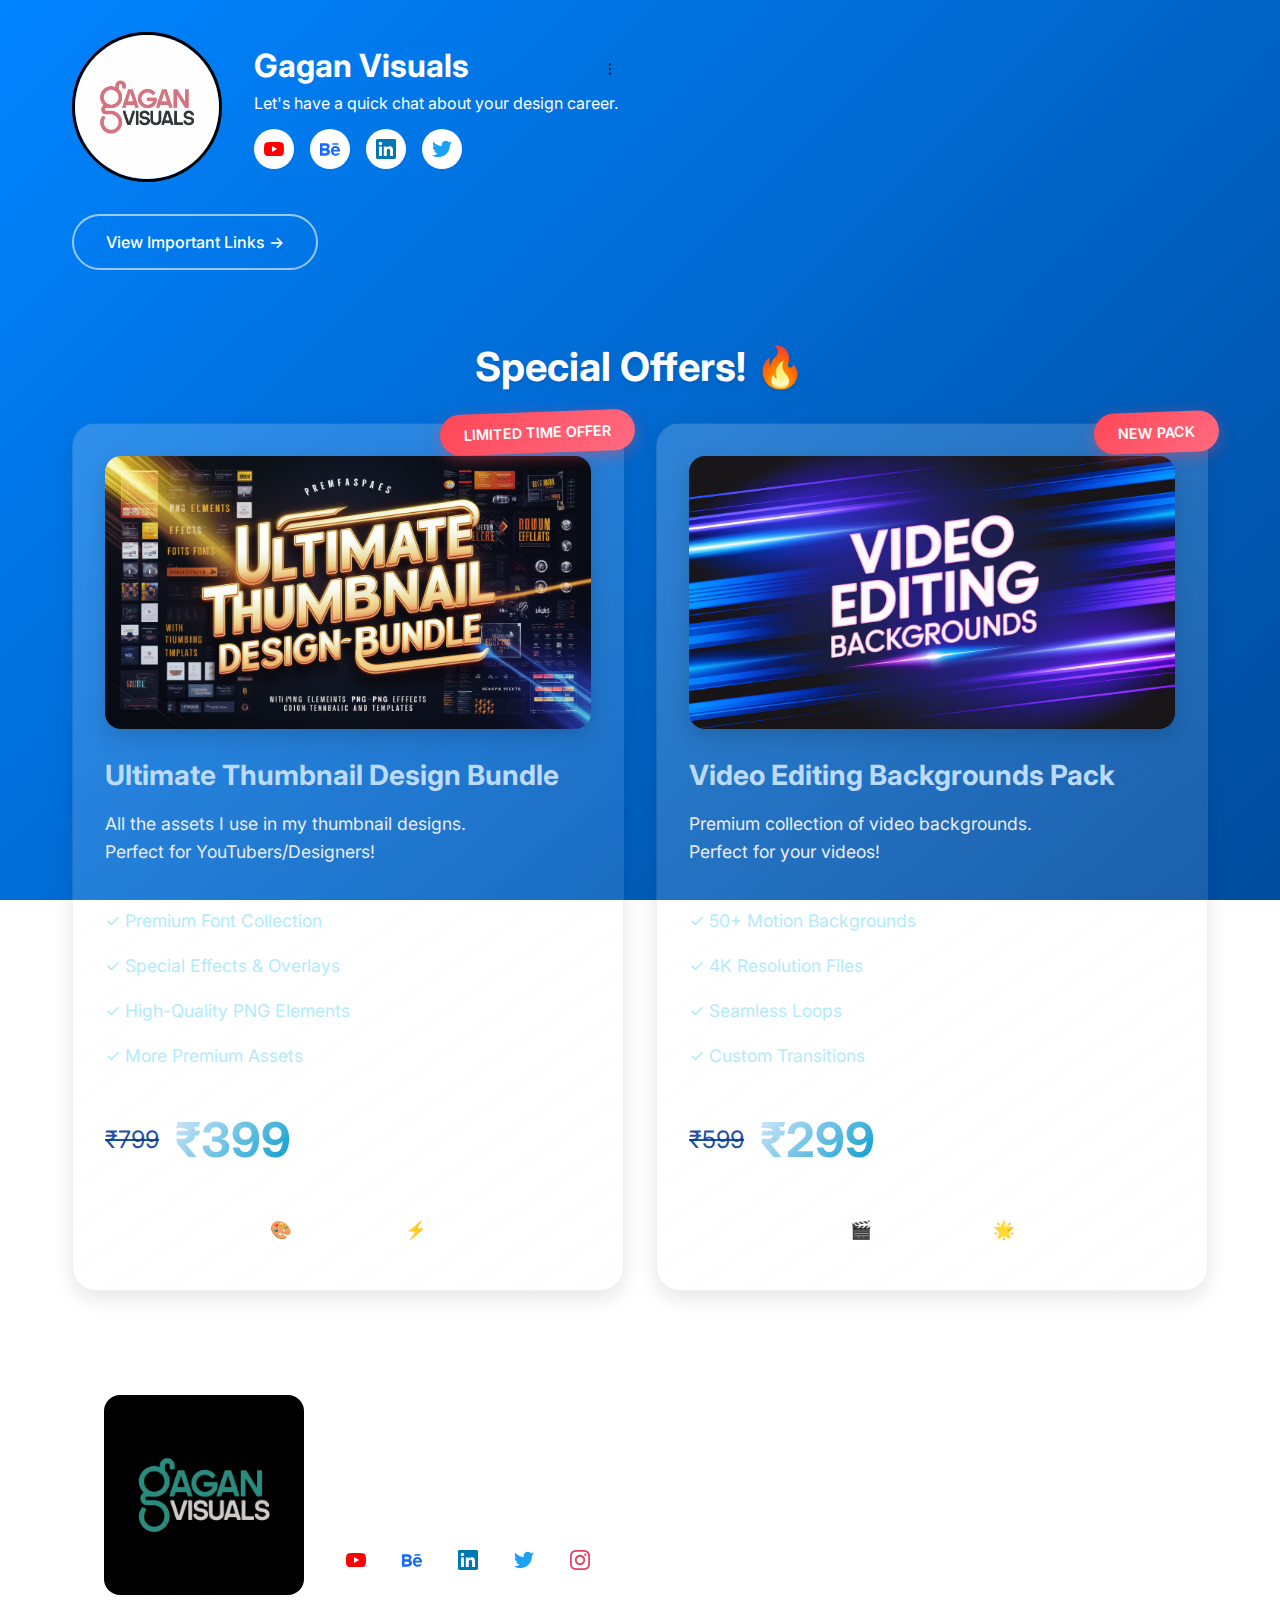
==== commit 70330fc0: "Add files via upload" ====
--- a/index.html
+++ b/index.html
@@ -3,305 +3,174 @@
 <head>
     <meta charset="UTF-8">
     <meta name="viewport" content="width=device-width, initial-scale=1.0">
-    <title>Gagan Visuals - Portfolio</title>
-    <meta name="description" content="Professional graphic design services specializing in YouTube thumbnails and social media posts by Gagan">
+    <title>Gagan Visuals - Profile</title>
+
+     <!-- Favicon -->
+     <link rel="shortcut icon" href="assets/favicon/favicon.ico" type="image/x-icon">
+     <link rel="icon" type="image/png" sizes="32x32" href="assets/favicon/favicon-32x32.png">
+     <link rel="icon" type="image/png" sizes="16x16" href="assets/favicon/favicon-16x16.png">
+     <link rel="apple-touch-icon" sizes="180x180" href="assets/favicon/apple-touch-icon.png">
+     <link rel="manifest" href="assets/favicon/site.webmanifest">
+     <meta name="theme-color" content="#0184ff">
+     
+    <link href="https://fonts.googleapis.com/css2?family=Inter:wght@400;500;600;700&display=swap" rel="stylesheet">
     <link rel="stylesheet" href="css/style.css">
-    <link rel="stylesheet" href="css/fonts.css">
-    <link rel="stylesheet" href="https://cdnjs.cloudflare.com/ajax/libs/font-awesome/6.5.1/css/all.min.css">
-    <link rel="preconnect" href="https://fonts.googleapis.com">
-    <link rel="preconnect" href="https://fonts.gstatic.com" crossorigin>
-    <link href="https://fonts.googleapis.com/css2?family=Inter:wght@400;500;600;700&display=swap" rel="stylesheet">
-    <link href="https://fonts.googleapis.com/css2?family=Fraunces:ital,wght@1,700&display=swap" rel="stylesheet">
-    <!-- Add Swiper's CSS -->
-    <link rel="stylesheet" href="https://cdn.jsdelivr.net/npm/swiper@8/swiper-bundle.min.css">
 </head>
 <body>
-  
-    <header class="header">
-        <nav class="nav-container">
-            <a href="#home" class="logo">
-                <img src="assets/nav-logo.png" alt="Gagan Visuals Logo" class="nav-logo">
-            </a>
-            <ul class="nav-links">
-                <li><a href="#work">Work</a></li>
-                <li><a href="#testimonials">Testimonials</a></li>
-                <li><a href="#process">Process</a></li>
-                <li><a href="#faq">FAQs</a></li>
-                <li><a href="#contact" class="cta-button">Contact</a></li>
-            </ul>
-            <button class="mobile-menu-btn" aria-label="Toggle menu">
-                <i class="fas fa-bars"></i>
-            </button>
-        </nav>
-    </header>
+    <div class="container">
+        <header class="profile-header">
+            <img src="assets/profile.jpg" alt="Gagan" class="profile-pic">
+            <div class="profile-info">
+                <div class="profile-header-top">
+                    <h1>Gagan Visuals</h1>
+                    <button class="share-dots-btn profile-share-btn" data-url="https://gaganpratap.vercel.app/">
+                        <img src="assets/three-dots.svg" alt="Share">
+                    </button>
+                </div>
+                <p>Let's have a quick chat about your design career.</p>
+                <div class="social-links">
+                    <a href="#" target="_blank"><img src="assets/youtube.svg" alt="YouTube" width="20"></a>
+                    <a href="#" target="_blank"><img src="assets/behance.svg" alt="Behance" width="20"></a>
+                    <a href="#" target="_blank"><img src="assets/linkedin.svg" alt="LinkedIn" width="20"></a>
+                    <a href="#" target="_blank"><img src="assets/twitter.svg" alt="Twitter" width="20"></a>
+                </div>
+            </div>
+        </header>
 
-    <main>
-        <section id="home" class="hero">
-            
-            <div class="hero-vectors">
-                <svg class="background-circles" viewBox="0 0 100 100" preserveAspectRatio="xMidYMid slice">
-                    <circle class="circle-1" cx="50" cy="50" r="45"/>
-                    <circle class="circle-2" cx="50" cy="50" r="35"/>
-                    <circle class="circle-3" cx="50" cy="50" r="25"/>
-                </svg>
-               
-            </div>
-            <div class="hero-content">
-                <div class="profile-image">
-                    <img src="assets/logo.webp" alt="Profile" class="profile-pic">
+        <div class="important-links-button">
+            <a href="links.html" class="view-links-btn">View Important Links →</a>
+        </div>
+
+        <section class="sales-packs">
+            <h2>Special Offers! 🔥</h2>
+            <div class="pack-cards">
+                <div class="pack-card">
+                    <div class="pack-badge hot-deal">LIMITED TIME OFFER</div>
+                    <img src="assets/thumbnail-pack.jpg" alt="Thumbnail Design Bundle" class="pack-cover">
+                    <h3>Ultimate Thumbnail Design Bundle</h3>
+                    <p class="pack-description">All the assets I use in my thumbnail designs. <br>Perfect for YouTubers/Designers!</p>
+                    <ul class="pack-features">
+                        <li>✓ Premium Font Collection</li>
+                        <li>✓ Special Effects & Overlays</li>
+                        <li>✓ High-Quality PNG Elements</li>
+                        <li>✓ More Premium Assets</li>
+                    </ul>
+                    <div class="pack-pricing">
+                        <span class="original-price">₹799</span>
+                        <span class="sale-price">₹399</span>
+                    </div>
+                    <a href="#" class="buy-btn">🎨 Grab it Now! ⚡</a>
                 </div>
-                <h1>Hi, I'm <span class="highlight">Gagan</span></h1>
-                <p class="tagline">I create thumbnails and<br>banners for youtube</p>
-                <div class="hero-cta">
-                    <a href="#contact" class="primary-button">Get in touch</a>
+
+                <div class="pack-card">
+                    <div class="pack-badge hot-deal">NEW PACK</div>
+                    <img src="assets/video-bg-pack.jpg" alt="Video Backgrounds Pack" class="pack-cover">
+                    <h3>Video Editing Backgrounds Pack</h3>
+                    <p class="pack-description">Premium collection of video backgrounds. <br>Perfect for your videos!</p>
+                    <ul class="pack-features">
+                        <li>✓ 50+ Motion Backgrounds</li>
+                        <li>✓ 4K Resolution Files</li>
+                        <li>✓ Seamless Loops</li>
+                        <li>✓ Custom Transitions</li>
+                       
+                    </ul>
+                    <div class="pack-pricing">
+                        <span class="original-price">₹599</span>
+                        <span class="sale-price">₹299</span>
+                    </div>
+                    <a href="#" class="buy-btn">🎬 Get the Pack! 🌟</a>
                 </div>
             </div>
         </section>
 
-        <section id="work" class="work-section">
-            <div class="section-header">
-                <span class="tag">[ WORK ]</span>
-                <h2>Delivering <span class="highlight">Extraordinary</span> Designs Every Single Time.</h2>
-            </div>
-            <!-- First Row Carousel -->
-            <div class="swiper work-carousel-top">
-                <div class="swiper-wrapper">
-                    <!-- Slides will be added dynamically -->
-                </div>
-            </div>
-
-            <!-- Second Row Carousel -->
-            <div class="swiper work-carousel-bottom">
-                <div class="swiper-wrapper">
-                    <!-- Slides will be added dynamically -->
-                </div>
-            </div>
-
-            <!-- Third Row Carousel -->
-            <div class="swiper work-carousel-last">
-                <div class="swiper-wrapper">
-                    <!-- Slides will be added dynamically -->
-                </div>
-            </div>
-        </section>
-
-        <section id="stats" class="stats-section">
-            <h2>Why <span class="highlight">Choose</span> Me</h2>
-            <div class="stats-grid">
-                <div class="stat-card">
-                    <img src="assets/stats/views.svg" alt="Views icon" width="48" height="48">
-                    <h3>10M+ Views</h3>
-                    <p>Generated for clients</p>
-                </div>
-                <div class="stat-card">
-                    <img src="assets/stats/ctr.svg" alt="CTR icon" width="48" height="48">
-                    <h3>15% CTR</h3>
-                    <p>Average click rate</p>
-                </div>
-                <div class="stat-card">
-                    <img src="assets/stats/growth.svg" alt="Growth icon" width="48" height="48">
-                    <h3>2x Growth</h3>
-                    <p>Channel acceleration</p>
-                </div>
-            </div>
-        </section>
-
-        <section id="testimonials" class="testimonials-section">
-            <h2>Trusted By Top <span class="highlight">Creators</span></h2>
-            <div class="testimonials-grid">
-                <div class="testimonial-card">
-                    <div class="testimonial-content">
-                        <p>"Working with Gagan has been incredible. Our channel's CTR doubled after implementing his thumbnail designs."</p>
-                    </div>
-                    <div class="testimonial-author">
-                        <img src="assets/testimonials/creator1.svg" alt="Gaming Creator">
-                        <div class="author-info">
-                            <h4>Alex Gaming</h4>
-                            <p>2M+ Subscribers</p>
-                        </div>
-                    </div>
-                </div>
-                <div class="testimonial-card">
-                    <div class="testimonial-content">
-                        <p>"The attention to detail and understanding of what works on YouTube is exceptional. Highly recommended!"</p>
-                    </div>
-                    <div class="testimonial-author">
-                        <img src="assets/testimonials/creator2.svg" alt="Tech Creator">
-                        <div class="author-info">
-                            <h4>TechReview Pro</h4>
-                            <p>1.5M+ Subscribers</p>
-                        </div>
-                    </div>
-                </div>
-                <div class="testimonial-card">
-                    <div class="testimonial-content">
-                        <p>"Gagan's designs helped our educational content stand out. We saw immediate improvement in our click-through rates."</p>
-                    </div>
-                    <div class="testimonial-author">
-                        <img src="assets/testimonials/creator3.svg" alt="Educational Creator">
-                        <div class="author-info">
-                            <h4>EduTech Academy</h4>
-                            <p>800K+ Subscribers</p>
-                        </div>
+        <section class="client-meeting">
+            <h2>Client Meeting</h2>
+            <div class="meeting-cards">
+                <div class="meeting-card">
+                    <h3>🤝 15 Min Intro Meeting</h3>
+                    <p>⏱️ 15 mins</p>
+                    <p>💻 Google Meet</p>
+                    <div class="meeting-details">
+                        <span class="price">Free</span>
+                        <a href="schedule.html" class="book-btn">Book Now →</a>
                     </div>
                 </div>
             </div>
         </section>
 
-        <section id="process" class="process-section">
-            <div class="process-container">
-                <div class="section-header">
-                    <span class="tag">[THE PROCESS]</span>
-                    <h2>How Do I <span class="highlight">Work</span>?</h2>
+        <section class="about-me">
+            <img src="assets/profile.jpg" alt="About Gagan" class="about-pic">
+            <div class="about-content">
+                <h2>About Me</h2>
+                <p>I'm Gagan Pratap, the creative mind behind Gagan Visuals. I specialize in graphic design, video production, and digital art, crafting stunning visuals that bring ideas to life. Let's create something amazing together!</p>
+                <div class="social-links">
+                    <a href="#" target="_blank"><img src="assets/youtube.svg" alt="YouTube" width="20"></a>
+                    <a href="#" target="_blank"><img src="assets/behance.svg" alt="Behance" width="20"></a>
+                    <a href="#" target="_blank"><img src="assets/linkedin.svg" alt="LinkedIn" width="20"></a>
+                    <a href="#" target="_blank"><img src="assets/twitter.svg" alt="Twitter" width="20"></a>
+                    <a href="#" target="_blank"><img src="assets/instagram.svg" alt="Instagram" width="20"></a>
                 </div>
+            </div>
+        </section>
+    </div>
 
-                <div class="process-steps">
-                    <div class="process-step">
-                        <div class="step-content">
-                            <span class="step-tag">Step 1</span>
-                            <h3>Start with a Simple Form</h3>
-                            <p>Fill "Start Simple" and tell me a bit about your channel. Just fill out a quick form with details about your content, goals, and style.</p>
-                            <p class="note">This helps me understand exactly what you need, so I can start creating thumbnails that fit your vision.</p>
-                        </div>
-                        <div class="step-image">
-                            <img src="assets/process/step1.png" alt="Simple Form Preview" class="form-preview">
-                        </div>
+    <!-- Share Overlay -->
+    <div class="share-overlay" id="shareOverlay">
+        <div class="share-popup">
+            <button class="close-btn">&times;</button>
+            <h3>Share link</h3>
+            <div class="share-preview">
+                <div class="share-preview-content">
+                    <div class="share-preview-header">
+                        <img class="share-preview-image">
+                        <h4 class="share-preview-title"></h4>
                     </div>
-
-                    <div class="process-step">
-                        <div class="step-content">
-                            <span class="step-tag">Step 2</span>
-                            <h3>I'll get in touch</h3>
-                            <p>Once I know more about your needs, I'll be in touch to go through and find the best plan for your channel.</p>
-                            <p class="note">Whether you need one thumbnail, social media posts or a complete channel refresh, we'll work together to create the perfect solution to help you achieve your goals.</p>
-                        </div>
-                        <div class="step-image">
-                            <img src="assets/process/step2.png" alt="Thumbnails Preview" class="thumbnails-preview">
-                        </div>
-                    </div>
-
-                    <div class="process-step">
-                        <div class="step-content">
-                            <span class="step-tag">Step 3</span>
-                            <h3>Let Me Handle the Rest</h3>
-                            <p>Now you can relax while I take care of everything! I'll design content thumbnails & social media posts to match your style, amplify your channel.</p>
-                            <p class="note">Focus on creating amazing content - I've got the visuals covered!</p>
-                            <a href="#contact" class="primary-button">Start The Process</a>
-                        </div>
-                        <div class="step-image">
-                            <img src="assets/process/step3.png" alt="Designer at Work" class="designer-preview">
-                        </div>
+                    <div class="share-preview-link">
+                        <img src="assets/three-dots.svg" alt="Link" class="share-platform-icon">
+                        <div class="share-url"></div>
                     </div>
                 </div>
             </div>
-        </section>
-
-
-        <section id="faq" class="faq-section">
-            <div class="faq-container">
-                <h2>Frequently Asked <span class="highlight">Questions</span></h2>
-                <div class="faq-list">
-                    <div class="faq-item">
-                        <div class="faq-question">
-                            <h3>I Struggle to create engaging thumbnails. How can your service help?</h3>
-                            <span class="faq-toggle">+</span>
-                        </div>
-                        <div class="faq-answer">
-                            <p>My thumbnail designs stand out due to our experience and deep understanding of the platform. We focus on the best practices to drive click-through rates with advanced knowledge and understanding of the algorithms of YouTube, ensuring your thumbnails grab attention and deliver outstanding results.</p>
-                        </div>
-                    </div>
-                    <div class="faq-item">
-                        <div class="faq-question">
-                            <h3>What services do you offer for creators?</h3>
-                            <span class="faq-toggle">+</span>
-                        </div>
-                        <div class="faq-answer">
-                            <p>I design YouTube thumbnails, Branding, All kinds YouTube Repackaging and Social media Posts.</p>
-                        </div>
-                    </div>
-                    <div class="faq-item">
-                        <div class="faq-question">
-                            <h3>I've had issues with designers missing deadlines. How do you ensure timely delivery?</h3>
-                            <span class="faq-toggle">+</span>
-                        </div>
-                        <div class="faq-answer">
-                            <p>We will make sure that the deadlines are met. With our simple process and clear communication, it's all about staying on track. We will give you regular updates and guarantee that your project will be completed on time.</p>
-                        </div>
-                    </div>
-                    <div class="faq-item">
-                        <div class="faq-question">
-                            <h3>What is your process?</h3>
-                            <span class="faq-toggle">+</span>
-                        </div>
-                        <div class="faq-answer">
-                            <p>1. We go over a thumbnail strategy<br>2. I research and brainstorm sketches<br>3. We pick the one with the highest likelihood of performance<br>4. Review and Revisions<br>5. The thumbnail is finalized and sent.</p>
-                        </div>
-                    </div>
-                    <div class="faq-item">
-                        <div class="faq-question">
-                            <h3>Do you offer refunds?</h3>
-                            <span class="faq-toggle">+</span>
-                        </div>
-                        <div class="faq-answer">
-                            <p>We don't offer refunds since it's a digital product, but we do offer revisions!</p>
-                        </div>
-                    </div>
-                </div>
-            </div>
-        </section>
-
-        <section id="schedule" class="schedule-section">
-            <div class="schedule-container">
-                <h2>Schedule a Call<br>With Me</h2>
-                <p>Get ready to start producing stunning, efficient<br>design work without the hassles of hiring.</p>
-                <a href="#contact" class="primary-button">Schedule Now</a>
-            </div>
-        </section>
-
-        <section id="contact" class="contact-section">
-            <div class="contact-container">
-                <div class="contact-text">
-                    <h2>Want to<span class="highlight">Work </span>with me?</h2>
-                    <p>Let's discuss your project and create something amazing together.</p>
-                </div>
-                <form class="contact-form">
-                    <input type="text" placeholder="Your Name" required>
-                    <input type="email" placeholder="Your Email" required>
-                    <textarea placeholder="Your Message" required></textarea>
-                    <button type="submit" class="primary-button">Send Message</button>
-                </form>
-            </div>
-        </section>
-
-
-    </main>
-
-    <footer class="footer">
-        <div class="footer-content">
-            <div class="social-buttons">
-                <a href="https://www.youtube.com/" target="_blank" class="social-button youtube">
-                    <i class="fab fa-youtube"></i>
-                    <span>YouTube</span>
+            <div class="share-options">
+                <a href="#" class="share-option" id="copyLink">
+                    <img src="assets/copy.svg" alt="Copy" class="share-icon">
+                    <span>Copy</span>
                 </a>
-                <a href="https://www.instagram.com/" target="_blank" class="social-button instagram">
-                    <i class="fab fa-instagram"></i>
-                    <span>Instagram</span>
+                <a href="#" class="share-option" id="shareX" target="_blank">
+                    <img src="assets/x.svg" alt="X" class="share-icon">
+                    <span>X</span>
                 </a>
-                <a href="https://twitter.com/" target="_blank" class="social-button twitter">
-                    <i class="fab fa-x-twitter"></i>
-                    <span>Twitter</span>
+                <a href="#" class="share-option" id="shareFacebook" target="_blank">
+                    <img src="assets/facebook.svg" alt="Facebook" class="share-icon">
+                    <span>Facebook</span>
+                </a>
+                <a href="#" class="share-option" id="shareWhatsApp" target="_blank">
+                    <img src="assets/whatsapp.svg" alt="WhatsApp" class="share-icon">
+                    <span>WhatsApp</span>
+                </a>
+                <a href="#" class="share-option" id="shareLinkedIn" target="_blank">
+                    <img src="assets/linkedin-share.svg" alt="LinkedIn" class="share-icon">
+                    <span>LinkedIn</span>
+                </a>
+                <a href="#" class="share-option" id="shareMessenger" target="_blank">
+                    <img src="assets/messenger.svg" alt="Messenger" class="share-icon">
+                    <span>Messenger</span>
+                </a>
+                <a href="#" class="share-option" id="shareSnap" target="_blank">
+                    <img src="assets/snapchat.svg" alt="Snapchat" class="share-icon">
+                    <span>Snap</span>
+                </a>
+                <a href="#" class="share-option" id="shareEmail" target="_blank">
+                    <img src="assets/mail.svg" alt="Email" class="share-icon">
+                    <span>Email</span>
+                </a>
+                <a href="#" class="share-option" id="shareMore">
+                    <img src="assets/more.svg" alt="More" class="share-icon">
+                    <span>More</span>
                 </a>
             </div>
-            <div class="footer-bottom">
-                <p class="copyright">&copy; 2024 Gagan Visuals. All rights reserved.</p>
-                <div class="developer-credit">
-                    <p>Designed & Developed with <span class="heart">♥</span> by <a href="https://instagram.com/gaganvisuals" target="_blank" class="credit-link">Gagan</a></p>
-                </div>
-            </div>
         </div>
-    </footer>
-    <!-- Add Swiper JS -->
-    <script src="https://cdn.jsdelivr.net/npm/swiper@8/swiper-bundle.min.js"></script>
-    <script src="js/main.js"></script>
+    </div>
+    <script src="js/script.js"></script>
 </body>
-</html>
+</html>--- a/css/style.css
+++ b/css/style.css
@@ -1,2509 +1,1145 @@
-:root {
-    --primary-color: #00bfff;
-    --accent-color: #0088ff;
-    --background-color: #0A0A0A;
-    --text-color: #FFFFFF;
-    --secondary-color: #333333;
-    --transition: all 0.3s ease;
-}
-
 * {
     margin: 0;
     padding: 0;
     box-sizing: border-box;
-    scrollbar-width: thin;
-    scrollbar-color: rgba(255, 255, 255, 0.2) rgba(255, 255, 255, 0.05);
-}
-
-* {
+    font-family: 'Inter', sans-serif;
+}
+
+body {
     margin: 0;
     padding: 0;
-    box-sizing: border-box;
-    -webkit-tap-highlight-color: transparent; /* Disable blue overlay */
-    font-family: var(--font-body);
-}
-a, button, img {
-    -webkit-tap-highlight-color: transparent; /* Ensure no overlay on interactive elements */
-}
-a:active, button:active {
-    outline: none; /* Prevent active outline */
-    background: none; /* Remove background changes */
-}
-
-body {
-    font-family: 'Poppins', sans-serif;
-    background-color: var(--background-color);
-    color: var(--text-color);
-    line-height: 1.6;
-    font-weight: 300;
-    overflow-x: hidden;
-    position: relative;
-}
-
-body::before,
-body::after {
-    content: '';
-    position: fixed;
-    top: 0;
-    height: 100vh;
-    width: 0;
-    z-index: 999;
-    pointer-events: none;
-}
-
-@media (max-width: 768px) {
-    body::before,
-    body::after {
-        width: 0;
-    }
-}
-
-/* Global container styles */
+    min-height: 100vh;
+    color: white;
+    background: linear-gradient(135deg, #0184ff 0%, #004c9d 100%) fixed;
+    background-repeat: no-repeat;
+    background-size: cover;
+}
+
 .container {
     max-width: 1200px;
     margin: 0 auto;
-    padding: 0 2rem;
-}
-
-/* Header Styles */
-.header {
+    padding: 2rem;
+    min-height: 100vh;
+}
+
+.profile-header {
+    display: flex;
+    align-items: center;
+    gap: 2rem;
+    margin-bottom: 2rem;
+}
+
+.profile-pic {
+    width: 150px;
+    height: 150px;
+    border-radius: 50%;
+    object-fit: cover;
+    border: 3px solid white;
+    filter: invert(1);
+}
+
+.profile-info h1 {
+    font-size: 2rem;
+    margin-bottom: 0.5rem;
+}
+
+.social-links {
+    display: flex;
+    gap: 1rem;
+    margin-top: 1rem;
+}
+
+.social-links a {
+    background: white;
+    width: 40px;
+    height: 40px;
+    border-radius: 50%;
+    display: flex;
+    align-items: center;
+    justify-content: center;
+    text-decoration: none;
+    transition: all 0.3s cubic-bezier(0.4, 0, 0.2, 1);
+    position: relative;
+    overflow: hidden;
+}
+
+.social-links a:hover {
+    transform: translateY(-3px) scale(1.1);
+    box-shadow: 0 5px 15px rgba(0, 0, 0, 0.2);
+}
+
+.social-links a:active {
+    transform: scale(0.95);
+}
+
+.book-btn {
+    background: linear-gradient(135deg, #003366 0%, #0099cc 100%);
+    color: white;
+    padding: 0.75rem 1.5rem;
+    border-radius: 2rem;
+    text-decoration: none;
+    font-weight: 500;
+    transition: all 0.3s cubic-bezier(0.4, 0, 0.2, 1);
+    position: relative;
+    overflow: hidden;
+}
+
+.book-btn:hover {
+    transform: translateX(5px) translateY(-2px);
+    box-shadow: 0 5px 15px rgba(0, 0, 0, 0.2);
+}
+
+.book-btn:active {
+    transform: scale(0.98);
+}
+
+@media (max-width: 768px) {
+    body {
+        padding: 1rem;
+    }
+
+    .container {
+        max-width: 100%;
+    }
+
+    .profile-header {
+        flex-direction: column;
+        text-align: center;
+        gap: 1rem;
+    }
+
+    .profile-pic {
+        width: 120px;
+        height: 120px;
+    }
+
+    .social-links {
+        justify-content: center;
+    }
+
+    .meeting-cards,
+    .links-container {
+        grid-template-columns: 1fr;
+    }
+
+    .about-me {
+        display: flex;
+        flex-direction: column;
+        align-items: center;
+        text-align: center;
+        gap: 1.5rem;
+    }
+
+    .about-me .about-pic {
+        order: -1;  /* Ensures image is always first */
+        width: 200px;
+        height: 200px;
+        margin: 0 auto;
+    }
+
+    .about-me .about-content {
+        width: 100%;
+    }
+
+    .about-me .social-links {
+        justify-content: center;
+        margin-top: 1.5rem;
+    }
+
+    .about-pic {
+        width: 200px;
+        height: 200px;
+        margin: 0 auto;
+        order: 1;
+    }
+
+    .about-content {
+        order: 2;
+    }
+
+    .about-content .social-links {
+        justify-content: center;
+        margin-top: 1.5rem;
+    }
+
+    .container {
+        padding: 1rem;
+    }
+
+    .links-container {
+        grid-template-columns: 1fr;
+        gap: 1.5rem;
+    }
+
+    .link-card {
+        padding: 1.25rem;
+    }
+}
+
+.important-links-button {
+    text-align: left;
+    margin: 2rem 0;
+}
+
+.view-links-btn {
+    display: inline-block;
+    background: transparent;
+    color: white;
+    text-decoration: none;
+    padding: 1rem 2rem;
+    border-radius: 15rem;
+    font-weight: 500;
+    border: 2px solid rgba(255, 255, 255, 0.6);
+    transition: transform 0.3s ease, box-shadow 0.3s ease, border-color 0.3s ease;
+}
+
+.view-links-btn:hover {
+    transform: translateY(-2px);
+    box-shadow: 0 5px 15px rgba(0, 0, 0, 0.2);
+    border-color: rgba(255, 255, 255, 0.9);
+}
+
+.client-meeting {
+    display: none; /* Hide the section but keep it in DOM */
+}
+
+.client-meeting h2 {
+    font-size: 2rem;
+    margin-bottom: 1.5rem;
+    color: #003366;
+    text-align: center;
+}
+
+.meeting-cards {
+    display: grid;
+    grid-template-columns: repeat(auto-fit, minmax(300px, 1fr));
+    gap: 2rem;
+    margin-top: 1.5rem;
+}
+
+.meeting-card {
+    background: #f5f5f5;
+    border-radius: 1rem;
+    padding: 2rem;
+    display: flex;
+    flex-direction: column;
+    gap: 1rem;
+    transition: transform 0.3s ease, box-shadow 0.3s ease;
+}
+
+.meeting-card h3 {
+    font-size: 1.5rem;
+    color: #003366;
+    margin-bottom: 0.5rem;
+}
+
+.meeting-card p {
+    color: #666;
+    font-size: 1.1rem;
+    line-height: 1.5;
+}
+
+.meeting-details {
+    display: flex;
+    justify-content: space-between;
+    align-items: center;
+    margin-top: auto;
+    padding-top: 1.5rem;
+    border-top: 1px solid rgba(0, 0, 0, 0.1);
+}
+
+.meeting-card:hover {
+    transform: translateY(-5px);
+    box-shadow: 0 10px 20px rgba(0, 0, 0, 0.1);
+}
+
+.price {
+    color: #0099cc;
+    font-size: 1.75rem;
+    font-weight: 700;
+}
+
+.important-links {
+    background: rgba(255, 255, 255, 0.85);
+    border-radius: 1rem;
+    padding: 2rem;
+    margin: 2rem 0;
+    color: #333;
+}
+
+.links-container {
+    display: grid;
+    grid-template-columns: repeat(auto-fit, minmax(280px, 1fr));
+    gap: 2rem;
+    margin-top: 1.5rem;
+    width: 100%;
+}
+
+.link-card {
+    width: 100%;
+    max-width: 100%;
+    background: white;
+    border-radius: 1rem;
+    padding: 1.5rem;
+    display: flex;
+    flex-direction: column;
+    gap: 1rem;
+    position: relative;
+    box-shadow: 0 4px 8px rgba(0, 0, 0, 0.1);
+    cursor: pointer;
+}
+
+.share-dots-btn {
+    position: relative;
+    z-index: 2;
+    width: 32px;
+    height: 32px;
+    border-radius: 50%;
+    display: flex;
+    align-items: center;
+    justify-content: center;
+    border: none;
+    background: #f5f5f5;
+    cursor: pointer;
+    transition: all 0.2s ease;
+    margin-right: -0.5rem;
+}
+
+.share-dots-btn:hover {
+    background: #e0e0e0;
+    transform: scale(1.1);
+}
+
+.share-dots-btn img {
+    width: 16px;
+    height: 16px;
+    opacity: 0.6;
+}
+
+.share-dots-btn:hover img {
+    opacity: 0.8;
+}
+
+.link-card .card-image {
+    width: 100%;
+    aspect-ratio: 16/9;
+    object-fit: cover;
+    border-radius: 0.5rem;
+    opacity: 0;
+    height: 0;
+    transform: translateY(20px);
+    transition: all 0.5s cubic-bezier(0.4, 0, 0.2, 1);
+    margin-top: 0;
+    box-shadow: 0 4px 6px rgba(0, 0, 0, 0.1);
+}
+
+.link-card:hover .card-image {
+    opacity: 1;
+    height: auto;
+    transform: translateY(0);
+    margin-top: 1rem;
+}
+
+.link-card:hover {
+    transform: translateY(-5px) scale(1.02);
+    box-shadow: 0 15px 30px rgba(0, 0, 0, 0.15);
+    background: rgba(255, 255, 255, 0.95);
+}
+
+.link-card:hover:not(:has(~ .link-card:hover)) .card-image {
+    opacity: 1;
+    height: auto;
+    transform: translateY(0);
+    margin-top: 1rem;
+}
+
+.link-card > * {
+    position: relative;
+    z-index: 2;
+}
+
+.link-card[data-image='resources'] .card-image {
+    content: url('../assets/resources-bg.jpg');
+}
+
+.link-card[data-image='course'] .card-image {
+    content: url('../assets/course-bg.jpg');
+}
+
+.link-card[data-image='portfolio'] .card-image {
+    content: url('../assets/portfolio.png');
+}
+
+.link-card[data-image='blog'] .card-image {
+    content: url('../assets/blog-bg.jpg');
+}
+
+.link-card h3 {
+    color: #0099cc;
+    font-size: 1.25rem;
+    display: flex;
+    justify-content: space-between;
+    align-items: flex-start;
+    gap: 1rem;
+}
+
+.tags {
+    display: flex;
+    gap: 0.5rem;
+    flex-wrap: wrap;
+}
+
+.tag {
+    display: inline-block;
+    background: #ddd;
+    padding: 5px 10px;
+    border-radius: 5px;
+    font-size: 12px;
+    margin-right: 5px;
+    color: #333;
+}
+
+.tag:hover {
+    transform: scale(1.05);
+}
+
+.tag-important {
+    background: #ff4c4c;
+    color: #fff;
+}
+
+.tag-new {
+    background: #00cc66;
+    color: #fff;
+}
+
+.tag-updated {
+    background: #ff9933;
+    color: #fff;
+}
+
+.card-link {
+    display: block;
+    text-decoration: none;
+    color: #007bff;
+    font-weight: bold;
+    margin-top: 15px;
+    transition: color 0.3s ease;
+}
+
+.card-link:hover {
+    color: #0056b3;
+}
+
+.card-link:hover {
+    color: #006699;
+}
+
+.about-me {
+    display: flex;
+    align-items: center;
+    gap: 2rem;
+    background: rgba(255, 255, 255, 0.1);
+    border-radius: 1rem;
+    padding: 2rem;
+    margin: 2rem 0;
+}
+
+.about-pic {
+    width: 200px;
+    height: 200px;
+    border-radius: 1rem;
+    object-fit: cover;
+}
+
+.about-content {
+    flex: 1;
+}
+
+.about-content h2 {
+    font-size: 2rem;
+    margin-bottom: 1rem;
+    color: white;
+}
+
+.about-content p {
+    color: rgba(255, 255, 255, 0.9);
+    line-height: 1.6;
+    margin-bottom: 1.5rem;
+}
+
+@media (max-width: 768px) {
+    .about-me {
+        flex-direction: column;
+        text-align: center;
+        padding: 1.5rem;
+    }
+
+    .about-pic {
+        width: 150px;
+        height: 150px;
+        margin: 0 auto;
+    }
+
+    .about-content h2 {
+        font-size: 1.75rem;
+    }
+
+    .about-content p {
+        font-size: 0.95rem;
+        text-align: left;
+    }
+
+    .about-content .social-links {
+        justify-content: center;
+        gap: 1.5rem;
+    }
+}
+
+.schedule-section {
+    background: white;
+    border-radius: 1rem;
+    padding: 2rem;
+    margin: 2rem 0;
+    color: #333;
+}
+
+.schedule-section h2 {
+    font-size: 2rem;
+    margin-bottom: 1.5rem;
+    color: #003366;
+    text-align: center;
+}
+
+.schedule-card {
+    background: #f5f5f5;
+    border-radius: 1rem;
+    padding: 2rem;
+    display: flex;
+    flex-direction: column;
+    gap: 2rem;
+}
+
+.schedule-info h3 {
+    font-size: 1.5rem;
+    color: #003366;
+    margin-bottom: 1rem;
+}
+
+.schedule-info p {
+    color: #666;
+    font-size: 1.1rem;
+    line-height: 1.5;
+    margin-bottom: 0.5rem;
+}
+
+.timezone-select {
+    padding: 0.5rem;
+    border: 1px solid #ddd;
+    border-radius: 0.5rem;
+    font-size: 1rem;
+    color: #333;
+    background: white;
+}
+
+.calendar-section {
+    display: grid;
+    grid-template-columns: 1fr 1fr;
+    gap: 2rem;
+    margin-top: 1.5rem;
+}
+
+.calendar-grid {
+    display: grid;
+    grid-template-columns: repeat(7, 1fr);
+    gap: 0.5rem;
+    margin-top: 1rem;
+}
+
+.calendar-day-header {
+    text-align: center;
+    font-weight: 500;
+    color: #666;
+    padding: 0.5rem;
+}
+
+.calendar-day {
+    aspect-ratio: 1;
+    display: flex;
+    align-items: center;
+    justify-content: center;
+    background: #f5f5f5;
+    border-radius: 0.5rem;
+    cursor: pointer;
+    transition: all 0.2s ease;
+}
+
+.calendar-day:hover:not(.disabled) {
+    background: #e0e0e0;
+    transform: scale(1.05);
+}
+
+.calendar-day.selected {
+    background: #003366;
+    color: white;
+}
+
+.calendar-day.disabled {
+    opacity: 0.5;
+    cursor: not-allowed;
+    background: #f0f0f0;
+}
+
+.calendar-day.empty {
+    background: transparent;
+    cursor: default;
+}
+
+.time-slots {
+    padding: 1rem;
+}
+
+.slot-buttons {
+    display: grid;
+    grid-template-columns: repeat(auto-fill, minmax(120px, 1fr));
+    gap: 1rem;
+    margin-top: 1rem;
+}
+
+.time-slot {
+    background: #f5f5f5;
+    border: none;
+    padding: 0.75rem;
+    border-radius: 0.5rem;
+    cursor: pointer;
+    transition: all 0.2s ease;
+    font-size: 0.875rem;
+}
+
+.time-slot:hover {
+    background: #e0e0e0;
+    transform: scale(1.05);
+}
+
+.time-slot.selected {
+    background: #003366;
+    color: white;
+}
+
+.booking-details {
+    background: #f9f9f9;
+    padding: 2rem;
+    border-radius: 1rem;
+    margin-top: 2rem;
+}
+
+.booking-actions {
+    display: flex;
+    justify-content: flex-end;
+    margin-top: 2rem;
+}
+
+.confirm-btn {
+    background: linear-gradient(135deg, #003366 0%, #0099cc 100%);
+    color: white;
+    padding: 0.75rem 1.5rem;
+    border-radius: 2rem;
+    text-decoration: none;
+    font-weight: 500;
+    border: none;
+    cursor: pointer;
+    transition: all 0.3s cubic-bezier(0.4, 0, 0.2, 1);
+}
+
+.confirm-btn:hover {
+    transform: translateY(-2px);
+    box-shadow: 0 5px 15px rgba(0, 0, 0, 0.2);
+}
+
+.share-overlay {
+    display: none;
     position: fixed;
-    top: 1rem;
-    left: 50%;
-    transform: translateX(-50%);
-    width: 70%;
-    max-width: 1200px;
-    background-color: rgba(255, 255, 255, 0);
-    padding: 0.5rem 2rem;
-    z-index: 1000;
-    backdrop-filter: blur(5px);
-    border-radius: 100px;
-    border: 1px solid rgba(255, 255, 255, 0.245);
-}
-
-.nav-container {
-    display: flex;
-    justify-content: space-between;
-    align-items: center;
-    padding: 0 0.5rem;
-}
-
-.logo {
-    text-decoration: none;
-    color: var(--text-color);
-    font-weight: 600;
-    font-size: 1.5rem;
-    display: flex;
-    align-items: center;
-}
-
-.nav-logo {
-    height: 40px;
-    width: auto;
-    object-fit: contain;
-    transition: transform 0.3s ease;
-}
-
-.nav-logo:hover {
-    transform: scale(1.05);
-}
-
-.nav-links {
-    display: flex;
-    gap: 2.5rem;
-    list-style: none;
-    align-items: center;
-}
-
-.nav-links a {
-    color: var(--text-color);
-    text-decoration: none;
-    font-weight: 400;
-    transition: var(--transition);
-    font-size: 0.9rem;
-    padding: 0.3rem 0.8rem;
-    border-radius: 50px;
-}
-
-.nav-links a:hover {
-    color: var(--primary-color);
-    background: rgba(0, 191, 255, 0.1);
-}
-
-.nav-links .cta-button {
-    background: rgba(255, 255, 255, 0.1);
-    color: var(--text-color);
-    border: 1px solid rgba(255, 255, 255, 0.2);
-    backdrop-filter: blur(10px);
-}
-
-.nav-links .cta-button::before {
-    content: '';
-    position: absolute;
     top: 0;
     left: 0;
     width: 100%;
     height: 100%;
-    background: linear-gradient(135deg, rgba(0, 191, 255, 0.2), rgba(0, 136, 255, 0.2));
+    background: rgba(0, 0, 0, 0.6);
+    z-index: 1000;
+    justify-content: center;
+    align-items: center;
+}
+
+.share-overlay.active {
+    display: flex;
+}
+
+.share-popup {
+    background: white;
+    padding: 2rem;
+    border-radius: 1rem;
+    width: 90%;
+    max-width: 480px; /* Increased from 400px */
+    position: relative;
+    transform: scale(0.95);
     opacity: 0;
-    z-index: -1;
-    transition: all 0.3s ease;
-}
-
-.nav-links .cta-button:hover {
-    border-color: var(--primary-color);
-    transform: translateY(-2px);
-    box-shadow: 0 8px 25px rgba(0, 191, 255, 0.15);
-}
-
-.nav-links .cta-button:hover::before {
+    transition: transform 0.3s ease, opacity 0.3s ease;
+}
+
+.share-overlay.active .share-popup {
+    transform: scale(1);
     opacity: 1;
 }
 
-.mobile-menu-btn {
+.close-btn {
+    position: absolute;
+    top: 10px;
+    right: 10px;
+    border: none;
+    background: none;
+    font-size: 24px;
+    cursor: pointer;
+}
+
+.share-overlay {
     display: none;
-}
-
-/* Hero Section */
-.hero {
-    position: relative;
-    overflow: hidden;
-    min-height: 100vh;
-    display: flex;
-    align-items: center;
-    justify-content: center;
-    text-align: center;
-    padding: 6rem 2rem;
-}
-
-.hero-vectors {
-    position: absolute;
+    position: fixed;
     top: 0;
     left: 0;
     width: 100%;
     height: 100%;
-    z-index: 0;
-    pointer-events: none;
+    background: rgba(0, 0, 0, 0.6);
+    z-index: 1000;
+    opacity: 0;
+    transition: opacity 0.3s ease;
+}
+
+.share-overlay.active {
+    display: block;
+    opacity: 1;
+}
+
+.share-popup {
+    position: absolute;
+    top: 50%;
+    left: 50%;
+    transform: translate(-50%, -50%) scale(0.95);
+    background: white;
+    padding: 2rem;
+    border-radius: 1rem;
+    width: 90%;
+    max-width: 480px; /* Increased from 400px */
+    box-shadow: 0 10px 30px rgba(0, 0, 0, 0.2);
+    opacity: 0;
+    transition: all 0.3s cubic-bezier(0.4, 0, 0.2, 1);
+}
+
+.share-overlay.active .share-popup {
+    transform: translate(-50%, -50%) scale(1);
+    opacity: 1;
+}
+
+.close-btn {
+    position: absolute;
+    top: 1rem;
+    right: 1rem;
+    background: none;
+    border: none;
+    font-size: 1.5rem;
+    cursor: pointer;
+    width: 2rem;
+    height: 2rem;
+    display: flex;
+    align-items: center;
+    justify-content: center;
+    border-radius: 50%;
+    color: #666;
+    transition: all 0.2s ease;
+}
+
+.close-btn:hover {
+    background: #f5f5f5;
+    color: #333;
+}
+
+.share-preview {
+    margin: 1.5rem 0;
+    padding: 1rem;
+    background: #f8f8f8;
+    border-radius: 0.75rem;
+    border: 1px solid #eee;
+    
+}
+
+.share-preview-content {
+    display: flex;
+    align-items: center;
+    gap: 1rem;
+    max-width: 100%;
+    
+}
+
+.share-platform-icon {
+    width: 24px;
+    height: 24px;
+    border-radius: 4px;
+    transition: all 0.3s ease;
+}
+
+.share-url {
+    font-size: 0.8rem;
+    color: #555;
+    font-weight: 500;
+    cursor: pointer;
+    white-space: nowrap;
     overflow: hidden;
-}
-
-.floating-vectors {
+    text-overflow: ellipsis;
+    max-width: calc(100% - 40px); /* Account for the icon width */
+}
+
+.share-url:hover {
+    color: #2a2a2a;
+    font-weight: 500;
+    
+    
+}
+
+.share-options {
+    display: grid;
+    grid-template-columns: repeat(5, minmax(70px, 1fr));
+    gap: 0.75rem;
+    margin-top: 1.5rem;
     width: 100%;
-    height: 100%;
+}
+
+@media (max-width: 768px) {
+    .share-options {
+        grid-template-columns: repeat(3, 1fr);
+        gap: 1rem;
+    }
+    
+    .share-option {
+        padding: 0.75rem;
+        font-size: 0.75rem;
+    }
+
+    .share-popup {
+        width: 95%;
+        padding: 1.5rem;
+    }
+}
+
+.share-option {
+    text-decoration: none;
+    color: #333;
+    display: flex;
+    flex-direction: column;
+    align-items: center;
+    padding: 0.75rem 0.5rem;
+    font-size: 0.875rem;
+    border-radius: 0.75rem;
+    transition: all 0.2s ease;
+    border: 1px solid transparent;
+}
+
+.share-option:hover {
+    background: #f8f8f8;
+    border-color: #eee;
+    transform: translateY(-2px);
+}
+
+.share-icon {
+    width: 24px;
+    height: 24px;
+    margin-bottom: 0.5rem;
+    opacity: 0.8;
+}
+
+.share-preview-content {
+    display: flex;
+    flex-direction: column;
+    gap: 1rem;
+}
+
+.share-preview-header {
+    margin-bottom: 1rem;
+    padding-bottom: 1rem;
+    border-bottom: 1px solid #eee;
+}
+
+.share-preview-image {
+    width: 100%;
+    aspect-ratio: 16/9;
     object-fit: cover;
-    opacity: 0.7;
-    transform: scale(1.1);
-}
-
-.hero-content {
-    position: relative;
-    z-index: 1;
-    max-width: 800px;
-}
-
-.profile-image {
-    width: 250px;
-    height: 250px;
-    margin: 0 auto 2rem;
-    border-radius: 50%;
-    overflow: hidden;
-    border: 8px solid var(--primary-color);
-}
-
-.profile-pic {
+    border-radius: 0.5rem;
+    background: #f0f0f0;
+}
+
+.share-preview-image:hover {
+    opacity: 0.9;
+}
+
+.share-preview-title {
+    color: #333;
+    font-size: 1rem;
+    font-weight: 600;
+    margin: 0.5rem 0 0 0;
+}
+
+.share-preview-link {
+    display: flex;
+    align-items: center;
+    gap: 0.75rem;
+    padding: 0.5rem;
+    background: #f0f0f0;
+    border-radius: 0.5rem;
+    max-width: 100%;
+}
+.share-preview-link:hover {
+    display: flex;
+    align-items: center;
+    gap: 0.75rem;
+    padding: 0.5rem;
+    background: #f0f0f0;
+    border-radius: 0.5rem;
+    transform: translateY(-2px);
+}
+
+.email-input-container {
+    margin-top: 1rem;
+}
+
+.email-input-container label {
+    display: block;
+    margin-bottom: 0.5rem;
+    color: #666;
+    font-size: 0.9rem;
+}
+
+.email-input-container input {
     width: 100%;
-    height: 100%;
-    object-fit: cover;
-}
-
-.hero h1 {
-    font-size: 3rem;
-    margin-bottom: 1rem;
-    font-weight: 600;
-    background: linear-gradient(to right, var(--primary-color), var(--accent-color));
-    background-clip: text;
-    -webkit-background-clip: text;
-    -webkit-text-fill-color: transparent;
-}
-
-.tagline {
-    font-size: 2rem;
-    color: var(--text-color);
-    margin-bottom: 2rem;
-    font-weight: 400;
-    line-height: 1.4;
-}
-
-/* Floating Animations */
-.float-1 {
-    animation: float1 20s ease-in-out infinite;
-}
-
-.float-2 {
-    animation: float2 15s ease-in-out infinite;
-}
-
-.float-3 {
-    animation: float3 18s ease-in-out infinite;
-}
-
-.float-4 {
-    animation: float4 22s ease-in-out infinite;
-}
-
-@keyframes float1 {
-    0%, 100% { transform: translate(0, 0) rotate(0deg); }
-    25% { transform: translate(20px, 15px) rotate(5deg); }
-    50% { transform: translate(-5px, 20px) rotate(-3deg); }
-    75% { transform: translate(-15px, 5px) rotate(2deg); }
-}
-
-@keyframes float2 {
-    0%, 100% { transform: translate(0, 0) rotate(0deg); }
-    33% { transform: translate(-15px, 10px) rotate(-4deg); }
-    66% { transform: translate(10px, -15px) rotate(3deg); }
-}
-
-@keyframes float3 {
-    0%, 100% { transform: translate(0, 0) rotate(0deg); }
-    30% { transform: translate(15px, -10px) rotate(3deg); }
-    60% { transform: translate(-10px, 15px) rotate(-2deg); }
-}
-
-@keyframes float4 {
-    0%, 100% { transform: translate(0, 0) rotate(0deg); }
-    20% { transform: translate(-20px, -15px) rotate(-5deg); }
-    40% { transform: translate(15px, 10px) rotate(3deg); }
-    60% { transform: translate(10px, -20px) rotate(-2deg); }
-    80% { transform: translate(-15px, 15px) rotate(4deg); }
-}
-
-/* Work Section Styles */
-.work-section {
-    padding: 4rem 0;
-    background: var(--background-color);
-    overflow: hidden;
-    position: relative;
-}
-
-.work-section::before,
-.work-section::after {
-    content: '';
-    position: absolute;
-    top: 0;
-    height: 100%;
-    width: 200px;
-    z-index: 10;
-    pointer-events: none;
-}
-
-.work-section::before {
-    left: 0;
-    background: linear-gradient(90deg, 
-        var(--background-color) 0%,
-        var(--background-color) 30%,
-        rgba(10, 10, 10, 0.9) 60%,
-        rgba(10, 10, 10, 0.5) 80%,
-        transparent 100%
-    );
-}
-
-.work-section::after {
-    right: 0;
-    background: linear-gradient(-90deg, 
-        var(--background-color) 0%,
-        var(--background-color) 30%,
-        rgba(10, 10, 10, 0.9) 60%,
-        rgba(10, 10, 10, 0.5) 80%,
-        transparent 100%
-    );
-}
-
-@media (max-width: 768px) {
-    .work-section::before,
-    .work-section::after {
-        width: 100px;
-    }
-}
-
-.work-carousel-top,
-.work-carousel-bottom,
-.work-carousel-last {
-    width: 100%;
-    margin-bottom: 1rem;
-    overflow: hidden;
-    position: relative;
-}
-
-.work-carousel-top::before,
-.work-carousel-top::after,
-.work-carousel-bottom::before,
-.work-carousel-bottom::after,
-.work-carousel-last::before,
-.work-carousel-last::after {
-    content: '';
-    position: absolute;
-    top: 0;
-    height: 100%;
-    width: 100px;
-    z-index: 1;
-    pointer-events: none;
-}
-
-.work-carousel-top::before,
-.work-carousel-bottom::before,
-.work-carousel-last::before {
-    left: 0;
-    background: linear-gradient(90deg, 
-        var(--background-color) 0%,
-        rgba(10, 10, 10, 0.8) 50%,
-        transparent 100%
-    );
-}
-
-.work-carousel-top::after,
-.work-carousel-bottom::after,
-.work-carousel-last::after {
-    right: 0;
-    background: linear-gradient(-90deg, 
-        var(--background-color) 0%,
-        rgba(10, 10, 10, 0.8) 50%,
-        transparent 100%
-    );
-}
-
-@media (max-width: 768px) {
-    .work-carousel-top::before,
-    .work-carousel-top::after,
-    .work-carousel-bottom::before,
-    .work-carousel-bottom::after,
-    .work-carousel-last::before,
-    .work-carousel-last::after {
-        width: 60px;
-    }
-}
-
-.work-section h2 {
-    text-align: center;
-    margin-bottom: 3rem;
-    color: var(--text-color);
+    padding: 0.75rem;
+    border: 1px solid #ddd;
+    border-radius: 0.5rem;
+    font-size: 1rem;
+    transition: border-color 0.2s ease;
+}
+
+.email-input-container input:focus {
+    outline: none;
+    border-color: #0099cc;
+}
+
+.sales-packs {
+    padding: 2.5rem 0;
+    margin: 2rem 0;
+    color: #333;
+}
+
+.sales-packs h2 {
     font-size: 2.5rem;
-    line-height: 1.3;
-}
-.work-section h3 {
-    text-align: center;
-    margin-bottom: 1rem;
-    color: #77c9ff;
-    font-size: 1.2rem;
-    
-    font-family: franklin;
-    line-height: 1.3;
-}
-
-.highlight {
-    color: var(--primary-color);
-    font-style: italic;
-    font-family: var(--heading-font);
-}
-
-.work-section .section-header h2 {
-    font-size: 2.5rem;
-    font-weight: 600;
-    line-height: 1.3;
-    margin-bottom: 3rem;
-    text-align: center;
-}
-
-@media (max-width: 768px) {
-    .work-section .section-header h2 {
-        font-size: 1.6rem;
-        line-height: 1.4;
-    }
-}
-
-@media (max-width: 480px) {
-    .work-section .section-header h2 {
-        font-size: 1.4rem;
-    }
-}
-
-@media (max-width: 360px) {
-    .work-section .section-header h2 {
-        font-size: 1.2rem;
-    }
-}
-
-/* Carousel Styles */
-.swiper-wrapper {
-    transition-timing-function: linear !important;
-}
-
-.swiper-slide {
-    width: 20%;
-    aspect-ratio: 16/9;
-    border-radius: 12px;
-    overflow: hidden;
-    transform: scale(0.95);
-    transition: all 0.3s ease;
-}
-
-.swiper-slide img {
-    width: 100%;
-    height: 100%;
-    object-fit: cover;
-    border-radius: 12px;
-}
-
-.swiper-slide:hover {
-    transform: scale(1);
-    z-index: 1;
-}
-
-/* Responsive adjustments */
-@media (max-width: 1200px) {
-    .swiper-slide {
-        width: 25%;
-    }
-}
-
-@media (max-width: 768px) {
-    .work-section h2 {
-        font-size: 2rem;
-    }
-
-    .swiper-slide {
-        width: 33.333%;
-    }
-}
-
-@media (max-width: 480px) {
-    .swiper-slide {
-        width: 50%;
-    }
-}
-
-/* Stats Section */
-.stats-section {
-    padding: 6rem 1rem;
-    text-align: center;
-}
-
-.stats-section h2 {
-    font-size: 2.5rem;
-    margin-bottom: 3rem;
-    font-weight: 500;
-    max-width: 800px;
-    margin-left: auto;
-    margin-right: auto;
-}
-
-.stats-grid {
-    display: grid;
-    grid-template-columns: repeat(auto-fit, minmax(200px, 1fr));
-    gap: 2rem;
-    max-width: 1000px;
-    margin: 0 auto;
-    padding: 0 1rem;
-}
-
-.stat-card {
-    background: rgba(255, 255, 255, 0.03);
-    padding: 2rem;
-    border-radius: 20px;
-    border: 1px solid rgba(0, 191, 255, 0.1);
-    transition: all 0.3s ease;
-    display: flex;
-    flex-direction: column;
-    align-items: center;
-    text-align: center;
-}
-
-.stat-card:hover {
-    transform: translateY(-5px);
-    border-color: rgba(0, 191, 255, 0.3);
-    background: rgba(0, 191, 255, 0.05);
-}
-
-.stat-card svg {
-    width: auto;
-    height: auto;
-    margin-bottom: 1.5rem;
-    transition: all 0.3s ease;
-    overflow: visible;
-}
-
-.stat-card svg path,
-.stat-card svg rect {
-    fill: var(--primary-color);
-    transition: all 0.3s ease;
-    filter: drop-shadow(0 0 8px rgba(0, 191, 255, 0.3));
-}
-
-.stat-card:hover svg {
-    transform: scale(1.1);
-}
-
-.stat-card:hover svg path,
-.stat-card:hover svg rect {
-    fill: var(--accent-color);
-    filter: drop-shadow(0 0 12px rgba(0, 191, 255, 0.5));
-}
-
-.stat-card h3 {
-    color: var(--primary-color);
-    font-size: 1.5rem;
-    margin-bottom: 0.5rem;
-    font-weight: 500;
-    transition: all 0.3s ease;
-}
-
-.stat-card:hover h3 {
-    color: var(--accent-color);
-}
-
-.stat-card p {
-    color: var(--text-color);
-    opacity: 0.8;
-    font-size: 0.9rem;
-    font-weight: 300;
-}
-
-.stat-card img {
-    width: auto;
-    height: auto;
-    margin-bottom: 1rem;
-}
-
-.stat-card svg {
-    width: auto;
-    height: auto;
-    margin-bottom: 1rem;
-    fill: url(#gradient);
-}
-
-.stat-card svg path,
-.stat-card svg circle,
-.stat-card svg rect {
-    fill: currentColor;
-    stroke: var(--primary-color);
-}
-
-.stat-card:hover svg path,
-.stat-card:hover svg circle,
-.stat-card:hover svg rect {
-    fill: var(--accent-color);
-    stroke: var(--primary-color);
-}
-
-/* Testimonials Section */
-.testimonials-section {
-    padding: 6rem 1rem;
-    text-align: center;
-}
-
-.testimonials-section h2 {
-    font-size: 2.5rem;
-    margin-bottom: 3rem;
-    font-weight: 500;
-    max-width: 800px;
-    margin-left: auto;
-    margin-right: auto;
-}
-
-.testimonials-grid {
-    display: grid;
-    grid-template-columns: repeat(auto-fit, minmax(300px, 1fr));
-    gap: 2rem;
-    max-width: 1200px;
-    margin: 0 auto;
-    padding: 0 1rem;
-}
-
-.testimonial-card {
-    background: rgba(255, 255, 255, 0.03);
-    border-radius: 20px;
-    padding: 2rem;
-    text-align: left;
-    border: 1px solid rgba(0, 191, 255, 0.1);
-    transition: transform 0.3s ease;
-}
-
-.testimonial-card:hover {
-    transform: translateY(-5px);
-    border-color: rgba(0, 191, 255, 0.3);
-}
-
-.testimonial-content {
-    margin-bottom: 1.5rem;
-}
-
-.testimonial-content p {
-    font-size: 1rem;
-    line-height: 1.6;
-    color: var(--text-color);
-    font-style: italic;
-    font-weight: 300;
-}
-
-.testimonial-author {
-    display: flex;
-    align-items: center;
-    gap: 1rem;
-}
-
-.testimonial-author img {
-    width: 50px;
-    height: 50px;
-    border-radius: 50%;
-    object-fit: cover;
-}
-
-.author-info h4 {
-    color: var(--primary-color);
-    font-size: 1rem;
-    margin-bottom: 0.2rem;
-    font-weight: 500;
-}
-
-.author-info p {
-    font-size: 0.9rem;
-    color: var(--text-color);
-    opacity: 0.8;
-    font-weight: 300;
-}
-
-/* Contact Section */
-.contact-section {
-    padding: 6rem 1rem;
-}
-
-.contact-container {
-    max-width: 800px;
-    margin: 0 auto;
-    background: rgba(255, 255, 255, 0.03);
-    padding: 3rem 2rem;
-    border-radius: 20px;
-    border: 1px solid rgba(0, 132, 255, 0.1);
-}
-
-.contact-text {
+    color: #ffffff;
     text-align: center;
     margin-bottom: 2rem;
-}
-
-.contact-text h2 {
-    font-size: 2.5rem;
+    text-shadow: 0 2px 4px rgba(0, 0, 0, 0.1);
+}
+
+.pack-card {
+    background: linear-gradient(145deg, #ffffff2f, #f8f9fa11);
+    border-radius: 1.5rem;
+    padding: 2rem;
+    position: relative;
+    box-shadow: 0 8px 20px rgba(0, 0, 0, 0.1);
+    transition: all 0.4s cubic-bezier(0.4, 0, 0.2, 1);
+    border: 1px solid rgba(0, 0, 0, 0.05);
+    overflow: visible; /* Changed from hidden to visible */
+}
+
+.pack-card:hover {
+    transform: translateY(-10px);
+    box-shadow: 0 20px 40px rgba(0, 0, 0, 0.2);
+}
+
+.pack-badge.hot-deal {
+    position: absolute;
+    top: -12px;
+    right: -12px;
+    background: linear-gradient(135deg, #ff4757, #ff6b81);
+    color: white;
+    padding: 0.75rem 1.5rem;
+    border-radius: 2rem;
+    font-weight: 600;
+    font-size: 0.9rem;
+    box-shadow: 0 4px 15px rgba(255, 71, 87, 0.4);
+    animation: pulse 2s infinite;
+}
+
+.pack-cover {
+    position: relative;
+    z-index: 1; /* Lower than badge */
+    width: 100%;
+    aspect-ratio: 16/9;
+    object-fit: cover;
+    border-radius: 1rem;
+    margin-bottom: 1.5rem;
+    box-shadow: 0 8px 20px rgba(0, 0, 0, 0.15);
+}
+
+.pack-card:hover .pack-cover {
+    transform: scale(1.02);
+}
+
+.pack-card h3 {
+    font-size: 1.75rem;
+    color: #bcdaf9;
     margin-bottom: 1rem;
-}
-
-.contact-form {
-    display: flex;
-    flex-direction: column;
+    line-height: 1.3;
+}
+
+.pack-description {
+    color: #edecec;
+    font-size: 1.1rem;
+    line-height: 1.6;
+    margin-bottom: 1.5rem;
+}
+
+.pack-badge {
+    position: absolute;
+    top: -15px;  /* Moved up */
+    right: -15px; /* Moved right */
+    z-index: 2;
+    background: linear-gradient(135deg, #ff4757, #ff6b81);
+    color: white;
+    padding: 0.75rem 1.5rem;
+    border-radius: 2rem;
+    font-weight: 600;
+    font-size: 0.9rem;
+    box-shadow: 0 4px 15px rgba(255, 71, 87, 0.4);
+    animation: pulse 2s infinite;
+    transform: rotate(-2deg);
+}
+
+@keyframes pulse {
+    0% { transform: scale(1); }
+    50% { transform: scale(1.05); }
+    100% { transform: scale(1); }
+}
+
+.pack-features {
+    margin: 2rem 0;
+    padding: 0;
+    list-style: none;
+}
+
+.pack-features li {
+    padding: 0.75rem 0;
+    color: #b2ebfb;
+    font-size: 1.1rem;
+    display: flex;
+    align-items: center;
+    gap: 0.5rem;
+}
+
+.pack-pricing {
+    display: flex;
+    align-items: center;
     gap: 1rem;
-}
-
-.contact-form input,
-.contact-form textarea {
-    padding: 1rem;
-    background: rgba(255, 255, 255, 0.05);
-    border: 1px solid rgba(0, 132, 255, 0.1);
-    border-radius: 10px;
-    color: var(--text-color);
-}
-
-.contact-form textarea {
-    min-height: 150px;
-    resize: vertical;
-}
-
-.contact-form input:focus,
-.contact-form textarea:focus {
-    border-color: var(--primary-color);
-    box-shadow: 0 0 10px rgba(0, 191, 255, 0.2);
-}
-
-/* Modern Button Styles */
-.primary-button,
-.cta-button {
-    position: relative;
-    display: inline-flex;
-    align-items: center;
-    padding: 0.8rem 2rem;
-    font-weight: 500;
-    font-size: 1rem;
-    text-decoration: none;
-    border-radius: 100px;
-    transition: all 0.3s cubic-bezier(0.4, 0, 0.2, 1);
-    overflow: hidden;
-    z-index: 1;
-}
-
-.primary-button {
-    background: linear-gradient(135deg, var(--primary-color), var(--accent-color));
-    color: var(--background-color);
-    border: none;
-    box-shadow: 0 4px 15px rgba(0, 191, 255, 0.2);
-}
-
-.primary-button::before {
-    content: '';
-    position: absolute;
-    top: 0;
-    left: 0;
-    width: 100%;
-    height: 100%;
-    background: linear-gradient(135deg, var(--accent-color), var(--primary-color));
-    opacity: 0;
-    z-index: -1;
-    transition: opacity 0.3s ease;
-}
-
-.primary-button:hover {
-    transform: translateY(-2px);
-    box-shadow: 0 8px 25px rgba(0, 191, 255, 0.3);
-}
-
-.primary-button:hover::before {
-    opacity: 1;
-}
-
-.cta-button {
-    background: rgba(255, 255, 255, 0.1);
-    color: var(--text-color);
-    border: 1px solid rgba(255, 255, 255, 0.2);
-    backdrop-filter: blur(10px);
-}
-
-.cta-button::before {
-    content: '';
-    position: absolute;
-    top: 0;
-    left: 0;
-    width: 100%;
-    height: 100%;
-    background: linear-gradient(135deg, rgba(0, 191, 255, 0.2), rgba(0, 136, 255, 0.2));
-    opacity: 0;
-    z-index: -1;
-    transition: all 0.3s ease;
-}
-
-.cta-button:hover {
-    border-color: var(--primary-color);
-    transform: translateY(-2px);
-    box-shadow: 0 8px 25px rgba(0, 191, 255, 0.15);
-}
-
-.cta-button:hover::before {
-    opacity: 1;
-}
-
-/* Button with icon */
-.button-with-icon {
-    display: inline-flex;
-    align-items: center;
-    gap: 0.5rem;
-}
-
-.button-with-icon svg,
-.button-with-icon i {
-    font-size: 1.2em;
-    transition: transform 0.3s ease;
-}
-
-.button-with-icon:hover svg,
-.button-with-icon:hover i {
-    transform: translateX(3px);
-}
-
-/* Animated arrow for buttons */
-.primary-button::after,
-.cta-button::after {
-    content: '→';
-    margin-left: 0.5rem;
-    transition: transform 0.3s ease;
-    display: inline-block;
-}
-
-.primary-button:hover::after,
-.cta-button:hover::after {
-    transform: translateX(4px);
-}
-
-/* Mobile adjustments */
-@media (max-width: 768px) {
-    .primary-button,
-    .cta-button {
-        padding: 0.7rem 1.8rem;
-        font-size: 0.95rem;
-    }
-}
-
-/* FAQ Section Styles */
-.faq-section {
-    padding: 6rem 2rem;
-    background-color: var(--background-color);
-}
-
-.faq-container {
-    max-width: 800px;
-    margin: 0 auto;
-}
-
-.faq-container h2 {
-    text-align: center;
-    font-size: 2.5rem;
-    margin-bottom: 3rem;
-    font-weight: 600;
-}
-
-.faq-container .highlight {
-    background: linear-gradient(to right, var(--primary-color), var(--accent-color));
-    background-clip: text;
-    -webkit-background-clip: text;
-    -webkit-text-fill-color: transparent;
-}
-
-.faq-list {
-    display: flex;
-    flex-direction: column;
-    gap: 1rem;
-}
-
-.faq-item {
-    background: rgba(255, 255, 255, 0.05);
-    border: 1px solid rgba(255, 255, 255, 0.1);
-    border-radius: 12px;
-    overflow: hidden;
-    transition: var(--transition);
-}
-
-.faq-item:hover {
-    background: rgba(255, 255, 255, 0.08);
-    transform: translateY(-2px);
-}
-
-.faq-question {
-    padding: 1.5rem;
-    cursor: pointer;
-    display: flex;
-    justify-content: space-between;
-    align-items: center;
-    gap: 1rem;
-}
-
-.faq-question h3 {
-    font-size: 1.1rem;
-    font-weight: 500;
-    color: var(--text-color);
-    margin: 0;
-}
-
-.faq-toggle {
+    margin: 2rem 0;
+}
+
+.original-price {
+    color: #023999e3;
+    text-decoration: line-through;
     font-size: 1.5rem;
-    color: var(--primary-color);
-    transition: var(--transition);
-    width: 24px;
-    height: 24px;
-    display: flex;
-    align-items: center;
-    justify-content: center;
-    flex-shrink: 0;
-}
-
-.faq-answer {
-    padding: 0 1.5rem;
-    max-height: 0;
-    overflow: hidden;
-    transition: all 0.3s ease-in-out;
-}
-
-.faq-answer p {
-    padding-bottom: 1.5rem;
-    color: rgba(255, 255, 255, 0.8);
-    line-height: 1.6;
-}
-
-.faq-item.active .faq-answer {
-    max-height: 500px;
-}
-
-.faq-item.active .faq-toggle {
-    transform: rotate(45deg);
-}
-
-@media (max-width: 768px) {
-    .faq-section {
-        padding: 4rem 1rem;
-    }
-    
-    .faq-container h2 {
-        font-size: 2rem;
-    }
-    
-    .faq-question h3 {
-        font-size: 1rem;
-    }
-}
-
-/* Process Section Styles */
-.process-section {
-    padding: 6rem 2rem;
-    background-color: var(--background-color);
-}
-
-.process-container {
-    max-width: 1200px;
-    margin: 0 auto;
-}
-
-.section-header {
-    text-align: center;
-    margin-bottom: 4rem;
-}
-
-.section-header .tag {
-    display: inline-block;
-    background: rgba(0, 191, 255, 0);
-    color: var(--primary-color);
-    padding: 0.5rem 1rem;
-    border-radius: 50px;
-    font-size: 0.9rem;
-    margin-bottom: 1rem;
-    text-transform: uppercase;
-    letter-spacing: 0.5px;
-}
-
-.section-header h2 {
-    font-size: 2.5rem;
-    font-weight: 600;
-}
-
-.process-steps {
-    display: flex;
-    flex-direction: column;
-    gap: 6rem;
-    padding: 2rem 0;
-}
-
-.process-step {
-    display: flex;
-    gap: 4rem;
-    align-items: center;
-}
-
-.process-step:nth-child(even) {
-    flex-direction: row-reverse;
-}
-
-.step-content {
-    flex: 1;
-}
-
-.step-tag {
-    display: inline-block;
-    background: rgba(0, 191, 255, 0.1);
-    color: var(--primary-color);
-    padding: 0.5rem 1rem;
-    border-radius: 50px;
-    font-size: 0.9rem;
-    font-weight: 500;
-    margin-bottom: 1.5rem;
-    text-transform: uppercase;
-}
-
-.step-content h3 {
-    font-size: 2rem;
-    margin-bottom: 1.5rem;
-    color: var(--text-color);
-    font-weight: 600;
-    background: linear-gradient(to right, #FFE975, #FF9900);
+}
+
+.sale-price {
+    font-size: 3rem;
+    font-weight: 700;
+    color: #003366;
+    background: linear-gradient(135deg, #d9ebfc, #0099cc);
     -webkit-background-clip: text;
     background-clip: text;
     -webkit-text-fill-color: transparent;
 }
 
-.step-content p {
-    color: rgba(255, 255, 255, 0.8);
-    margin-bottom: 1rem;
-    line-height: 1.6;
+.buy-btn {
+    display: block;
+    background: transparent;
+    color: white;
+    text-decoration: none;
+    padding: 1rem 2rem;
+    border-radius: 15rem;
+    text-align: center;
     font-size: 1.1rem;
-}
-
-.step-content .note {
-    font-size: 0.95rem;
-    color: rgba(255, 255, 255, 0.6);
-    font-style: italic;
-}
-
-.step-image {
-    flex: 1;
-    border-radius: 20px;
+    font-weight: 500;
+    border: 2px solid rgba(255, 255, 255, 0.6);
+    transition: transform 0.3s ease, box-shadow 0.3s ease, border-color 0.3s ease;
+}
+
+.buy-btn:hover {
+    transform: translateY(-2px);
+    box-shadow: 0 5px 15px rgba(0, 0, 0, 0.2);
+    border-color: rgba(255, 255, 255, 0.9);
+}
+
+.pack-cards {
+    display: grid;
+    grid-template-columns: repeat(2, 1fr);  /* Force 2 columns on desktop */
+    gap: 2rem;
+    margin-top: 1.5rem;
+}
+
+/* Adjust for mobile */
+@media (max-width: 768px) {
+    .pack-cards {
+        grid-template-columns: 1fr;  /* Stack cards on mobile */
+    }
+}
+
+.profile-header-top {
+    display: flex;
+    align-items: center;
+    justify-content: space-between;
+    gap: 1rem;
+}
+
+.profile-share-btn {
+    background: transparent;
+    padding: 8px;
+    border-radius: 50%;
+    transition: background-color 0.2s;
+}
+
+.profile-share-btn:hover {
+    background-color: rgba(0, 0, 0, 0.05);
+}
+
+.share-preview-header {
+    display: flex;
+    flex-direction: column;
+    align-items: center;
+    gap: 12px;
+    margin-bottom: 16px;
+}
+
+.preview-image-container {
+    width: 100%;
+    max-width: 300px;
+    border-radius: 8px;
     overflow: hidden;
-    background: rgba(0, 0, 0, 0);
-    box-shadow: 0 10px 30px rgba(0, 0, 0, 0);
-}
-
-.step-image img {
+}
+
+.share-preview-image {
     width: 100%;
     height: auto;
     display: block;
-   
-    transition: transform 0.3s ease;
-}
-
-.process-step:hover .step-image img {
-    transform: scale(1.02);
-}
-
-.step-content .primary-button {
-    display: inline-block;
-    background: linear-gradient(45deg, var(--primary-color), var(--accent-color));
-    color: var(--background-color);
-    padding: 1rem 2rem;
-    border-radius: 50px;
-    text-decoration: none;
-    font-weight: 500;
-    margin-top: 2rem;
-    transition: transform 0.3s ease, box-shadow 0.3s ease;
-}
-
-.step-content .primary-button:hover {
-    transform: translateY(-2px);
-    box-shadow: 0 5px 15px rgba(0, 191, 255, 0.3);
-}
-
-@media (max-width: 1024px) {
-    .process-step {
-        flex-direction: column !important;
-        gap: 2rem;
-    }
-
-    .step-content {
-        text-align: center;
-    }
-
-    .step-content h3 {
-        font-size: 1.75rem;
-    }
-
-    .process-steps {
-        gap: 4rem;
-    }
-}
-
-@media (max-width: 768px) {
-    .process-section {
-        padding: 4rem 1rem;
-    }
-
-    .section-header h2 {
-        font-size: 2rem;
-    }
-
-    .step-content h3 {
-        font-size: 1.5rem;
-    }
-
-    .step-content p {
-        font-size: 1rem;
-    }
-}
-
-/* Footer */
-.footer {
-    background: var(--background-color);
-    padding: 3rem 0;
-    border-top: 1px solid rgba(255, 255, 255, 0.1);
-}
-
-.footer-bottom {
-    display: flex;
-    justify-content: space-between;
-    align-items: center;
-    margin-top: 2rem;
-    padding-top: 1.5rem;
-    border-top: 1px solid rgba(255, 255, 255, 0.1);
-}
-
-.copyright {
-    color: rgba(255, 255, 255, 0.7);
-    font-size: 0.9rem;
-    margin: 0;
-}
-
-.developer-credit {
-    color: rgba(255, 255, 255, 0.7);
-    font-size: 0.9rem;
-}
-
-.developer-credit p {
-    margin: 0;
-}
-
-.developer-credit .heart {
-    color: #ff3366;
-    display: inline-block;
-    animation: heartbeat 1.5s ease infinite;
-}
-
-.developer-credit .credit-link {
-    color: var(--primary-color);
-    text-decoration: none;
-    position: relative;
-    transition: all 0.3s ease;
-}
-
-.developer-credit .credit-link::after {
-    content: '';
-    position: absolute;
+}
+
+.share-preview-title {
+    font-size: 1.1rem;
+    color: #333;
+    margin-top: 3px;
+    text-align: center;
+    font-weight: 600;
     width: 100%;
-    height: 1px;
-    bottom: -2px;
-    left: 0;
-    background: linear-gradient(90deg, var(--primary-color), var(--accent-color));
-    transform: scaleX(0);
-    transform-origin: right;
-    transition: transform 0.3s ease;
-}
-
-.developer-credit .credit-link:hover {
-    color: var(--accent-color);
-}
-
-.developer-credit .credit-link:hover::after {
-    transform: scaleX(1);
-    transform-origin: left;
-}
-
-@media (max-width: 768px) {
-    .footer-bottom {
-        flex-direction: column;
-        text-align: center;
-        gap: 1rem;
-    }
-
-    .copyright, 
-    .developer-credit {
-        font-size: 0.85rem;
-    }
-}
-
-@keyframes heartbeat {
-    0%, 100% { transform: scale(1); }
-    50% { transform: scale(1.1); }
-}
-
-.footer-content {
-    max-width: 1200px;
-    margin: 0 auto;
-    padding: 0 1rem;
-    text-align: center;
-}
-
-.social-buttons {
-    display: flex;
-    gap: 1.5rem;
-    justify-content: center;
-    margin-bottom: 2rem;
-}
-
-.social-button {
-    display: flex;
-    align-items: center;
-    padding: 0.8rem 1.5rem;
-    border-radius: 50px;
-    background: rgba(255, 255, 255, 0.1);
-    transition: all 0.3s cubic-bezier(0.4, 0, 0.2, 1);
-    color: var(--text-color);
-    text-decoration: none;
-    position: relative;
-    overflow: hidden;
-}
-
-.social-button i {
-    font-size: 1.2rem;
-    position: relative;
-    z-index: 1;
-    transition: all 0.3s ease;
-    margin-right: 0.8rem;
-}
-
-.social-button span {
-    position: relative;
-    z-index: 1;
-    font-size: 0.95rem;
-    font-weight: 500;
-    transition: all 0.3s ease;
-}
-
-.social-button::before {
-    content: '';
-    position: absolute;
-    top: 0;
-    left: 0;
-    width: 100%;
-    height: 100%;
-    background: linear-gradient(135deg, var(--primary-color), var(--accent-color));
-    opacity: 0;
-    transition: opacity 0.3s ease;
-}
-
-.social-button:hover {
-    transform: translateY(-3px);
-    box-shadow: 0 5px 15px rgba(0, 191, 255, 0.2);
-}
-
-.social-button:hover::before {
-    opacity: 1;
-}
-
-.social-button:hover i,
-.social-button:hover span {
-    color: var(--background-color);
-}
-
-.social-button:hover i {
-    transform: scale(1.1);
-}
-
-.social-button.youtube:hover::before {
-    background: linear-gradient(135deg, #ff0000, #ff3333);
-}
-
-.social-button.instagram:hover::before {
-    background: linear-gradient(45deg, #f09433 0%, #e6683c 25%, #dc2743 50%, #cc2366 75%, #bc1888 100%);
-}
-
-.social-button.twitter:hover::before {
-    background: linear-gradient(135deg, #1DA1F2, #0d8ecf);
-}
-
-@media (max-width: 768px) {
-    .social-buttons {
-        flex-direction: column;
-        align-items: stretch;
-        gap: 0.8rem;
-        padding: 0 1rem;
-    }
-
-    .social-button {
-        padding: 0.85rem;
-        justify-content: center;
-        width: 100%;
-        text-align: center;
-    }
-
-    .social-button i {
-        font-size: 1.1rem;
-        margin-right: 0.8rem;
-    }
-
-    .social-button span {
-        font-size: 0.95rem;
-    }
-}
-
-@media (max-width: 480px) {
-    .social-buttons {
-        padding: 0 0.5rem;
-    }
-
-    .social-button {
-        padding: 0.8rem;
-    }
-
-    .social-button i {
-        font-size: 1rem;
-        margin-right: 0.6rem;
-    }
-
-    .social-button span {
-        font-size: 0.9rem;
-    }
-}
-
-/* Scrollbar Styles */
-::-webkit-scrollbar {
-    width: 8px;
-    background: transparent;
-}
-
-::-webkit-scrollbar-track {
-    background: rgba(255, 255, 255, 0.05);
-    border-radius: 4px;
-}
-
-::-webkit-scrollbar-thumb {
-    background: rgba(255, 255, 255, 0.2);
-    border-radius: 4px;
-    transition: all 0.3s ease;
-}
-
-::-webkit-scrollbar-thumb:hover {
-    background: rgba(255, 255, 255, 0.3);
-}
-
-/* Mobile Styles */
-@media (max-width: 768px) {
-    .container {
-        padding: 0 1rem;
-    }
-
-    .work-section,
-    .stats-section,
-    .contact-section {
-        padding: 4rem 1rem;
-    }
-
-    .work-section h2,
-    .stats-section h2 {
-        font-size: 2rem;
-        padding: 0 1rem;
-    }
-
-    .header {
-        width: 90%;
-        padding: 0.5rem;
-    }
-
-    .nav-container {
-        padding: 0 0.5rem;
-    }
-
-    .nav-links {
-        display: none;
-    }
-
-    .mobile-menu-btn {
-        display: block;
-        background: none;
-        border: none;
-        color: var(--primary-color);
-        font-size: 1.5rem;
-        cursor: pointer;
-    }
-
-    .nav-links.active {
-        display: flex;
-        flex-direction: column;
-        position: absolute;
-        top: 100%;
-        left: 0;
-        right: 0;
-        background: rgba(10, 10, 10, 0.95);
-        padding: 1rem;
-        margin-top: 1rem;
-        border-radius: 20px;
-        backdrop-filter: blur(10px);
-    }
-
-    .hero h1 {
-        font-size: 2.5rem;
-    }
-
-    .tagline {
-        font-size: 1.5rem;
-    }
-
-    .footer-content {
-        flex-direction: column;
-        gap: 1rem;
-    }
-
-    .social-buttons {
-        gap: 1rem;
-    }
-
-    .social-button {
-        padding: 0.6rem 1.2rem;
-    }
-
-    .social-button i {
-        font-size: 1rem;
-    }
-
-    .social-button span {
-        font-size: 0.8rem;
-    }
-}
-
-@media (max-width: 768px) {
-    .social-buttons {
-                              flex-direction: column;
-        gap: 1rem;
-    }
-
-    .social-button {
-        padding: 0.6rem 1.2rem;
-    }
-
-    .social-button i {
-        font-size: 1rem;
-    }
-
-    .social-button span {
-        font-size: 0.8rem;
-    }
-}
-
-h1, h2, h3, h4, h5, h6 {
-    font-family: var(--heading-font);
-    font-variation-settings: 'SOFT' 0, 'WONK' 1;
-    line-height: 1.2;
-}
-
-@media (max-width: 768px) {
-    .work-section .section-header h2 {
-        font-size: 2rem;
-    }
-    
-    .work-section .section-header h2 br {
-        display: none;
-    }
-    
-    .work-section .section-header h2::after {
-        content: "Designs";
-        display: block;
-    }
-    
-    .work-section .section-header h2 span + br + text {
-        display: none;
-    }
-}
-
-
-/* Schedule Section Styles */
-.schedule-section {
-    padding: 6rem 2rem;
-    background-color: var(--background-color);
-}
-
-.schedule-container {
-    max-width: 800px;
-    margin: 0 auto;
-    background: rgba(255, 255, 255, 0.05);
-    border: 1px solid rgba(255, 255, 255, 0.1);
-    border-radius: 20px;
-    padding: 4rem 2rem;
-    text-align: center;
-    transition: var(--transition);
-}
-
-.schedule-container:hover {
-    transform: translateY(-5px);
-    background: rgba(255, 255, 255, 0.08);
-    border-color: var(--primary-color);
-}
-
-.schedule-container h2 {
-    font-size: 2.5rem;
-    margin-bottom: 1.5rem;
-    font-weight: 600;
-}
-
-.schedule-container p {
-    color: rgba(255, 255, 255, 0.8);
-    margin-bottom: 2rem;
-    font-size: 1.1rem;
-}
-
-@media (max-width: 768px) {
-    .schedule-container {
-        padding: 3rem 1.5rem;
-    }
-
-    .schedule-container h2 {
-        font-size: 2rem;
-    }
-
-    .schedule-container p {
-        font-size: 1rem;
-    }
-}
-
-/* Contact Section */
-.contact-section {
-    padding: 6rem 1rem;
-}
-
-.contact-container {
-    max-width: 800px;
-    margin: 0 auto;
-    background: rgba(255, 255, 255, 0.03);
-    padding: 3rem 2rem;
-    border-radius: 20px;
-    border: 1px solid rgba(0, 132, 255, 0.1);
-}
-
-.contact-text {
-    text-align: center;
-    margin-bottom: 2rem;
-}
-
-.contact-text h2 {
-    font-size: 2.5rem;
-    margin-bottom: 1rem;
-}
-
-.contact-form {
-    display: flex;
-    flex-direction: column;
-    gap: 1rem;
-}
-
-.contact-form input,
-.contact-form textarea {
-    padding: 1rem;
-    background: rgba(255, 255, 255, 0.05);
-    border: 1px solid rgba(0, 132, 255, 0.1);
-    border-radius: 10px;
-    color: var(--text-color);
-}
-
-.contact-form textarea {
-    min-height: 150px;
-    resize: vertical;
-}
-
-.contact-form input:focus,
-.contact-form textarea:focus {
-    border-color: var(--primary-color);
-    box-shadow: 0 0 10px rgba(0, 191, 255, 0.2);
-}
-
-/* Modern Button Styles */
-.primary-button,
-.cta-button {
-    position: relative;
-    display: inline-flex;
-    align-items: center;
-    padding: 0.8rem 2rem;
-    font-weight: 500;
-    font-size: 1rem;
-    text-decoration: none;
-    border-radius: 100px;
-    transition: all 0.3s cubic-bezier(0.4, 0, 0.2, 1);
-    overflow: hidden;
-    z-index: 1;
-}
-
-.primary-button {
-    background: linear-gradient(135deg, var(--primary-color), var(--accent-color));
-    color: var(--background-color);
-    border: none;
-    box-shadow: 0 4px 15px rgba(0, 191, 255, 0.2);
-}
-
-.primary-button::before {
-    content: '';
-    position: absolute;
-    top: 0;
-    left: 0;
-    width: 100%;
-    height: 100%;
-    background: linear-gradient(135deg, var(--accent-color), var(--primary-color));
-    opacity: 0;
-    z-index: -1;
-    transition: opacity 0.3s ease;
-}
-
-.primary-button:hover {
-    transform: translateY(-2px);
-    box-shadow: 0 8px 25px rgba(0, 191, 255, 0.3);
-}
-
-.primary-button:hover::before {
-    opacity: 1;
-}
-
-.cta-button {
-    background: rgba(255, 255, 255, 0.1);
-    color: var(--text-color);
-    border: 1px solid rgba(255, 255, 255, 0.2);
-    backdrop-filter: blur(10px);
-}
-
-.cta-button::before {
-    content: '';
-    position: absolute;
-    top: 0;
-    left: 0;
-    width: 100%;
-    height: 100%;
-    background: linear-gradient(135deg, rgba(0, 191, 255, 0.2), rgba(0, 136, 255, 0.2));
-    opacity: 0;
-    z-index: -1;
-    transition: all 0.3s ease;
-}
-
-.cta-button:hover {
-    border-color: var(--primary-color);
-    transform: translateY(-2px);
-    box-shadow: 0 8px 25px rgba(0, 191, 255, 0.15);
-}
-
-.cta-button:hover::before {
-    opacity: 1;
-}
-
-/* Button with icon */
-.button-with-icon {
-    display: inline-flex;
-    align-items: center;
-    gap: 0.5rem;
-}
-
-.button-with-icon svg,
-.button-with-icon i {
-    font-size: 1.2em;
-    transition: transform 0.3s ease;
-}
-
-.button-with-icon:hover svg,
-.button-with-icon:hover i {
-    transform: translateX(3px);
-}
-
-/* Animated arrow for buttons */
-.primary-button::after,
-.cta-button::after {
-    content: '→';
-    margin-left: 0.5rem;
-    transition: transform 0.3s ease;
-    display: inline-block;
-}
-
-.primary-button:hover::after,
-.cta-button:hover::after {
-    transform: translateX(4px);
-}
-
-/* Mobile adjustments */
-@media (max-width: 768px) {
-    .primary-button,
-    .cta-button {
-        padding: 0.7rem 1.8rem;
-        font-size: 0.95rem;
-    }
-}
-
-/* FAQ Section Styles */
-.faq-section {
-    padding: 6rem 2rem;
-    background-color: var(--background-color);
-}
-
-.faq-container {
-    max-width: 800px;
-    margin: 0 auto;
-}
-
-.faq-container h2 {
-    text-align: center;
-    font-size: 2.5rem;
-    margin-bottom: 3rem;
-    font-weight: 600;
-}
-
-.faq-container .highlight {
-    background: linear-gradient(to right, var(--primary-color), var(--accent-color));
-    background-clip: text;
-    -webkit-background-clip: text;
-    -webkit-text-fill-color: transparent;
-}
-
-.faq-list {
-    display: flex;
-    flex-direction: column;
-    gap: 1rem;
-}
-
-.faq-item {
-    background: rgba(255, 255, 255, 0.05);
-    border: 1px solid rgba(255, 255, 255, 0.1);
-    border-radius: 12px;
-    overflow: hidden;
-    transition: var(--transition);
-}
-
-.faq-item:hover {
-    background: rgba(255, 255, 255, 0.08);
-    transform: translateY(-2px);
-}
-
-.faq-question {
-    padding: 1.5rem;
-    cursor: pointer;
-    display: flex;
-    justify-content: space-between;
-    align-items: center;
-    gap: 1rem;
-}
-
-.faq-question h3 {
-    font-size: 1.1rem;
-    font-weight: 500;
-    color: var(--text-color);
-    margin: 0;
-}
-
-.faq-toggle {
-    font-size: 1.5rem;
-    color: var(--primary-color);
-    transition: var(--transition);
-    width: 24px;
-    height: 24px;
-    display: flex;
-    align-items: center;
-    justify-content: center;
-    flex-shrink: 0;
-}
-
-.faq-answer {
-    padding: 0 1.5rem;
-    max-height: 0;
-    overflow: hidden;
-    transition: all 0.3s ease-in-out;
-}
-
-.faq-answer p {
-    padding-bottom: 1.5rem;
-    color: rgba(255, 255, 255, 0.8);
-    line-height: 1.6;
-}
-
-.faq-item.active .faq-answer {
-    max-height: 500px;
-}
-
-.faq-item.active .faq-toggle {
-    transform: rotate(45deg);
-}
-
-@media (max-width: 768px) {
-    .faq-section {
-        padding: 4rem 1rem;
-    }
-    
-    .faq-container h2 {
-        font-size: 2rem;
-    }
-    
-    .faq-question h3 {
-        font-size: 1rem;
-    }
-}
-
-/* Process Section Styles */
-.process-section {
-    padding: 6rem 2rem;
-    background-color: var(--background-color);
-}
-
-.process-container {
-    max-width: 1200px;
-    margin: 0 auto;
-}
-
-.section-header {
-    text-align: center;
-    margin-bottom: 4rem;
-}
-
-.section-header .tag {
-    display: inline-block;
-    background: rgba(0, 191, 255, 0);
-    color: var(--primary-color);
-    padding: 0.5rem 1rem;
-    border-radius: 50px;
-    font-size: 0.9rem;
-    margin-bottom: 1rem;
-    text-transform: uppercase;
-    letter-spacing: 0.5px;
-}
-
-.section-header h2 {
-    font-size: 2.5rem;
-    font-weight: 600;
-}
-
-.process-steps {
-    display: flex;
-    flex-direction: column;
-    gap: 6rem;
-    padding: 2rem 0;
-}
-
-.process-step {
-    display: flex;
-    gap: 4rem;
-    align-items: center;
-}
-
-.process-step:nth-child(even) {
-    flex-direction: row-reverse;
-}
-
-.step-content {
-    flex: 1;
-}
-
-.step-tag {
-    display: inline-block;
-    background: rgba(0, 191, 255, 0.1);
-    color: var(--primary-color);
-    padding: 0.5rem 1rem;
-    border-radius: 50px;
-    font-size: 0.9rem;
-    font-weight: 500;
-    margin-bottom: 1.5rem;
-    text-transform: uppercase;
-}
-
-.step-content h3 {
-    font-size: 2rem;
-    margin-bottom: 1.5rem;
-    color: var(--text-color);
-    font-weight: 600;
-    background: linear-gradient(to right, #FFE975, #FF9900);
-    -webkit-background-clip: text;
-    background-clip: text;
-    -webkit-text-fill-color: transparent;
-}
-
-.step-content p {
-    color: rgba(255, 255, 255, 0.8);
-    margin-bottom: 1rem;
-    line-height: 1.6;
-    font-size: 1.1rem;
-}
-
-.step-content .note {
-    font-size: 0.95rem;
-    color: rgba(255, 255, 255, 0.6);
-    font-style: italic;
-}
-
-.step-image {
-    flex: 1;
-    border-radius: 20px;
-    overflow: hidden;
-    background: rgba(0, 0, 0, 0);
-    box-shadow: 0 10px 30px rgba(0, 0, 0, 0);
-}
-
-.step-image img {
-    width: 100%;
-    height: auto;
-    display: block;
-   
-    transition: transform 0.3s ease;
-}
-
-.process-step:hover .step-image img {
-    transform: scale(1.02);
-}
-
-.step-content .primary-button {
-    display: inline-block;
-    background: linear-gradient(45deg, var(--primary-color), var(--accent-color));
-    color: var(--background-color);
-    padding: 1rem 2rem;
-    border-radius: 50px;
-    text-decoration: none;
-    font-weight: 500;
-    margin-top: 2rem;
-    transition: transform 0.3s ease, box-shadow 0.3s ease;
-}
-
-.step-content .primary-button:hover {
-    transform: translateY(-2px);
-    box-shadow: 0 5px 15px rgba(0, 191, 255, 0.3);
-}
-
-@media (max-width: 1024px) {
-    .process-step {
-        flex-direction: column !important;
-        gap: 2rem;
-    }
-
-    .step-content {
-        text-align: center;
-    }
-
-    .step-content h3 {
-        font-size: 1.75rem;
-    }
-
-    .process-steps {
-        gap: 4rem;
-    }
-}
-
-@media (max-width: 768px) {
-    .process-section {
-        padding: 4rem 1rem;
-    }
-
-    .section-header h2 {
-        font-size: 2rem;
-    }
-
-    .step-content h3 {
-        font-size: 1.5rem;
-    }
-
-    .step-content p {
-        font-size: 1rem;
-    }
-}
-
-/* Footer */
-.footer {
-    background: var(--background-color);
-    padding: 3rem 0;
-    border-top: 1px solid rgba(255, 255, 255, 0.1);
-}
-
-.footer-bottom {
-    display: flex;
-    justify-content: space-between;
-    align-items: center;
-    margin-top: 2rem;
-    padding-top: 1.5rem;
-    border-top: 1px solid rgba(255, 255, 255, 0.1);
-}
-
-.copyright {
-    color: rgba(255, 255, 255, 0.7);
-    font-size: 0.9rem;
-    margin: 0;
-}
-
-.developer-credit {
-    color: rgba(255, 255, 255, 0.7);
-    font-size: 0.9rem;
-}
-
-.developer-credit p {
-    margin: 0;
-}
-
-.developer-credit .heart {
-    color: #ff3366;
-    display: inline-block;
-    animation: heartbeat 1.5s ease infinite;
-}
-
-.developer-credit .credit-link {
-    color: var(--primary-color);
-    text-decoration: none;
-    position: relative;
-    transition: all 0.3s ease;
-}
-
-.developer-credit .credit-link::after {
-    content: '';
-    position: absolute;
-    width: 100%;
-    height: 1px;
-    bottom: -2px;
-    left: 0;
-    background: linear-gradient(90deg, var(--primary-color), var(--accent-color));
-    transform: scaleX(0);
-    transform-origin: right;
-    transition: transform 0.3s ease;
-}
-
-.developer-credit .credit-link:hover {
-    color: var(--accent-color);
-}
-
-.developer-credit .credit-link:hover::after {
-    transform: scaleX(1);
-    transform-origin: left;
-}
-
-@media (max-width: 768px) {
-    .footer-bottom {
-        flex-direction: column;
-        text-align: center;
-        gap: 1rem;
-    }
-
-    .copyright, 
-    .developer-credit {
-        font-size: 0.85rem;
-    }
-}
-
-@keyframes heartbeat {
-    0%, 100% { transform: scale(1); }
-    50% { transform: scale(1.1); }
-}
-
-.footer-content {
-    max-width: 1200px;
-    margin: 0 auto;
-    padding: 0 1rem;
-    text-align: center;
-}
-
-.social-buttons {
-    display: flex;
-    gap: 1.5rem;
-    justify-content: center;
-    margin-bottom: 2rem;
-}
-
-.social-button {
-    display: flex;
-    align-items: center;
-    padding: 0.8rem 1.5rem;
-    border-radius: 50px;
-    background: rgba(255, 255, 255, 0.1);
-    transition: all 0.3s cubic-bezier(0.4, 0, 0.2, 1);
-    color: var(--text-color);
-    text-decoration: none;
-    position: relative;
-    overflow: hidden;
-}
-
-.social-button i {
-    font-size: 1.2rem;
-    position: relative;
-    z-index: 1;
-    transition: all 0.3s ease;
-    margin-right: 0.8rem;
-}
-
-.social-button span {
-    position: relative;
-    z-index: 1;
-    font-size: 0.95rem;
-    font-weight: 500;
-    transition: all 0.3s ease;
-}
-
-.social-button::before {
-    content: '';
-    position: absolute;
-    top: 0;
-    left: 0;
-    width: 100%;
-    height: 100%;
-    background: linear-gradient(135deg, var(--primary-color), var(--accent-color));
-    opacity: 0;
-    transition: opacity 0.3s ease;
-}
-
-.social-button:hover {
-    transform: translateY(-3px);
-    box-shadow: 0 5px 15px rgba(0, 191, 255, 0.2);
-}
-
-.social-button:hover::before {
-    opacity: 1;
-}
-
-.social-button:hover i,
-.social-button:hover span {
-    color: var(--background-color);
-}
-
-.social-button:hover i {
-    transform: scale(1.1);
-}
-
-.social-button.youtube:hover::before {
-    background: linear-gradient(135deg, #ff0000, #ff3333);
-}
-
-.social-button.instagram:hover::before {
-    background: linear-gradient(45deg, #f09433 0%, #e6683c 25%, #dc2743 50%, #cc2366 75%, #bc1888 100%);
-}
-
-.social-button.twitter:hover::before {
-    background: linear-gradient(135deg, #1DA1F2, #0d8ecf);
-}
-
-@media (max-width: 768px) {
-    .social-buttons {
-        flex-direction: column;
-        align-items: stretch;
-        gap: 0.8rem;
-        padding: 0 1rem;
-    }
-
-    .social-button {
-        padding: 0.85rem;
-        justify-content: center;
-        width: 100%;
-        text-align: center;
-    }
-
-    .social-button i {
-        font-size: 1.1rem;
-        margin-right: 0.8rem;
-    }
-
-    .social-button span {
-        font-size: 0.95rem;
-    }
-}
-
-@media (max-width: 480px) {
-    .social-buttons {
-        padding: 0 0.5rem;
-    }
-
-    .social-button {
-        padding: 0.8rem;
-    }
-
-    .social-button i {
-        font-size: 1rem;
-        margin-right: 0.6rem;
-    }
-
-    .social-button span {
-        font-size: 0.9rem;
-    }
-}
-
-/* Scrollbar Styles */
-::-webkit-scrollbar {
-    width: 8px;
-    background: transparent;
-}
-
-::-webkit-scrollbar-track {
-    background: rgba(255, 255, 255, 0.05);
-    border-radius: 4px;
-}
-
-::-webkit-scrollbar-thumb {
-    background: rgba(255, 255, 255, 0.2);
-    border-radius: 4px;
-    transition: all 0.3s ease;
-}
-
-::-webkit-scrollbar-thumb:hover {
-    background: rgba(255, 255, 255, 0.3);
-}
-
-/* Mobile Styles */
-@media (max-width: 768px) {
-    .container {
-        padding: 0 1rem;
-    }
-
-    .work-section,
-    .stats-section,
-    .contact-section {
-        padding: 4rem 1rem;
-    }
-
-    .work-section h2,
-    .stats-section h2 {
-        font-size: 2rem;
-        padding: 0 1rem;
-    }
-
-    .header {
-        width: 90%;
-        padding: 0.5rem;
-    }
-
-    .nav-container {
-        padding: 0 0.5rem;
-    }
-
-    .nav-links {
-        display: none;
-    }
-
-    .mobile-menu-btn {
-        display: block;
-        background: none;
-        border: none;
-        color: var(--primary-color);
-        font-size: 1.5rem;
-        cursor: pointer;
-    }
-
-    .nav-links.active {
-        display: flex;
-        flex-direction: column;
-        position: absolute;
-        top: 100%;
-        left: 0;
-        right: 0;
-        background: rgba(10, 10, 10, 0.95);
-        padding: 1rem;
-        margin-top: 1rem;
-        border-radius: 20px;
-        backdrop-filter: blur(10px);
-    }
-
-    .hero h1 {
-        font-size: 2.5rem;
-    }
-
-    .tagline {
-        font-size: 1.5rem;
-    }
-
-    .footer-content {
-        flex-direction: column;
-        gap: 1rem;
-    }
-
-    .social-buttons {
-        gap: 1rem;
-    }
-
-    .social-button {
-        padding: 0.6rem 1.2rem;
-    }
-
-    .social-button i {
-        font-size: 1rem;
-    }
-
-    .social-button span {
-        font-size: 0.8rem;
-    }
-}
-
-@media (max-width: 768px) {
-    .social-buttons {
-                              flex-direction: column;
-        gap: 1rem;
-    }
-
-    .social-button {
-        padding: 0.6rem 1.2rem;
-    }
-
-    .social-button i {
-        font-size: 1rem;
-    }
-
-    .social-button span {
-        font-size: 0.8rem;
-    }
-}
-
-h1, h2, h3, h4, h5, h6 {
-    font-family: var(--heading-font);
-    font-variation-settings: 'SOFT' 0, 'WONK' 1;
-    line-height: 1.2;
-}
-
-@media (max-width: 768px) {
-    .work-section .section-header h2 {
-        font-size: 2rem;
-    }
-    
-    .work-section .section-header h2 br {
-        display: none;
-    }
-    
-    .work-section .section-header h2::after {
-        content: "Designs";
-        display: block;
-    }
-    
-    .work-section .section-header h2 span + br + text {
-        display: none;
-    }
-}
-
-
-/* Schedule Section Styles */
-.schedule-section {
-    padding: 6rem 2rem;
-    background-color: #0A0A0A;
-    text-align: center;
-}
-
-.schedule-container {
-    max-width: 800px;
-    margin: 0 auto;
-}
-
-.schedule-container h2 {
-    font-size: 2.5rem;
-    margin-bottom: 1.5rem;
-    font-weight: 600;
-}
-
-.schedule-container p {
-    font-size: 1.1rem;
-    margin-bottom: 2rem;
-    color: rgba(255, 255, 255, 0.8);
-    line-height: 1.6;
-}
-
-@media (max-width: 768px) {
-    .schedule-section {
-        padding: 4rem 1rem;
-    }
-    
-    .schedule-container h2 {
-        font-size: 2rem;
-    }
-    
-    .schedule-container p {
-        font-size: 1rem;
-    }
-}
-
-/* Contact Section */
-.contact-section {
-    padding: 6rem 1rem;
-}
-
-.contact-container {
-    max-width: 800px;
-    margin: 0 auto;
-    background: rgba(255, 255, 255, 0.03);
-    padding: 3rem 2rem;
-    border-radius: 20px;
-    border: 1px solid rgba(0, 132, 255, 0.1);
-}
-
-.contact-text {
-    text-align: center;
-    margin-bottom: 2rem;
-}
-
-.contact-text h2 {
-    font-size: 2.5rem;
-    margin-bottom: 1rem;
-}
-
-.contact-form {
-    display: flex;
-    flex-direction: column;
-    gap: 1rem;
-}
-
-.contact-form input,
-.contact-form textarea {
-    padding: 1rem;
-    background: rgba(255, 255, 255, 0.05);
-    border: 1px solid rgba(0, 132, 255, 0.1);
-    border-radius: 10px;
-    color: var(--text-color);
-}
-
-.contact-form textarea {
-    min-height: 150px;
-    resize: vertical;
-}
-
-.contact-form input:focus,
-.contact-form textarea:focus {
-    border-color: var(--primary-color);
-    box-shadow: 0 0 10px rgba(0, 191, 255, 0.2);
-}
-
-/* Modern Button Styles */
-.primary-button,
-.cta-button {
-    position: relative;
-    display: inline-flex;
-    align-items: center;
-    padding: 0.8rem 2rem;
-    font-weight: 500;
-    font-size: 1rem;
-    text-decoration: none;
-    border-radius: 100px;
-    transition: all 0.3s cubic-bezier(0.4, 0, 0.2, 1);
-    overflow: hidden;
-}
-.background-circles {
-    position: absolute;
-    width: 100%;
-    height: 100%;
-    top: 0;
-    left: 0;
-    z-index: 0;
-}
-
-.background-circles circle {
-    fill: none;
-    stroke: var(--primary-color);
-    opacity: 0.1;
-    transform-origin: center;
-}
-
-.circle-1 {
-    stroke-width: 0.2;
-    animation: pulse1 8s ease-in-out infinite;
-}
-
-.circle-2 {
-    stroke-width: 0.2;
-    animation: pulse2 8s ease-in-out infinite;
-}
-
-.circle-3 {
-    stroke-width: 0.2;
-    animation: pulse3 8s ease-in-out infinite;
-}
-
-@keyframes pulse1 {
-    0%, 100% { transform: scale(1); opacity: 0.1; }
-    50% { transform: scale(1.1); opacity: 0.2; }
-}
-
-@keyframes pulse2 {
-    0%, 100% { transform: scale(1); opacity: 0.15; }
-    50% { transform: scale(1.15); opacity: 0.25; }
-}
-
-@keyframes pulse3 {
-    0%, 100% { transform: scale(1); opacity: 0.2; }
-    50% { transform: scale(1.2); opacity: 0.3; }
-}
-
-/* ... existing styles ... */
-
-.hero {
-    position: relative;
-    overflow: hidden;
-}
-
-.gradient-animation {
-    position: absolute;
-    top: 0;
-    left: 0;
-    right: 0;
-    bottom: 0;
-    background: linear-gradient(
-        45deg,
-        #ff6b6b,
-        #4ecdc4,
-        #45b7d1,
-        #96c93d
-    );
-    background-size: 400% 400%;
-    animation: gradient 15s ease infinite;
-    opacity: 0.1;
-    z-index: 0;
-}
-
-@keyframes gradient {
-    0% {
-        background-position: 0% 50%;
-    }
-    50% {
-        background-position: 100% 50%;
-    }
-    100% {
-        background-position: 0% 50%;
-    }
 }